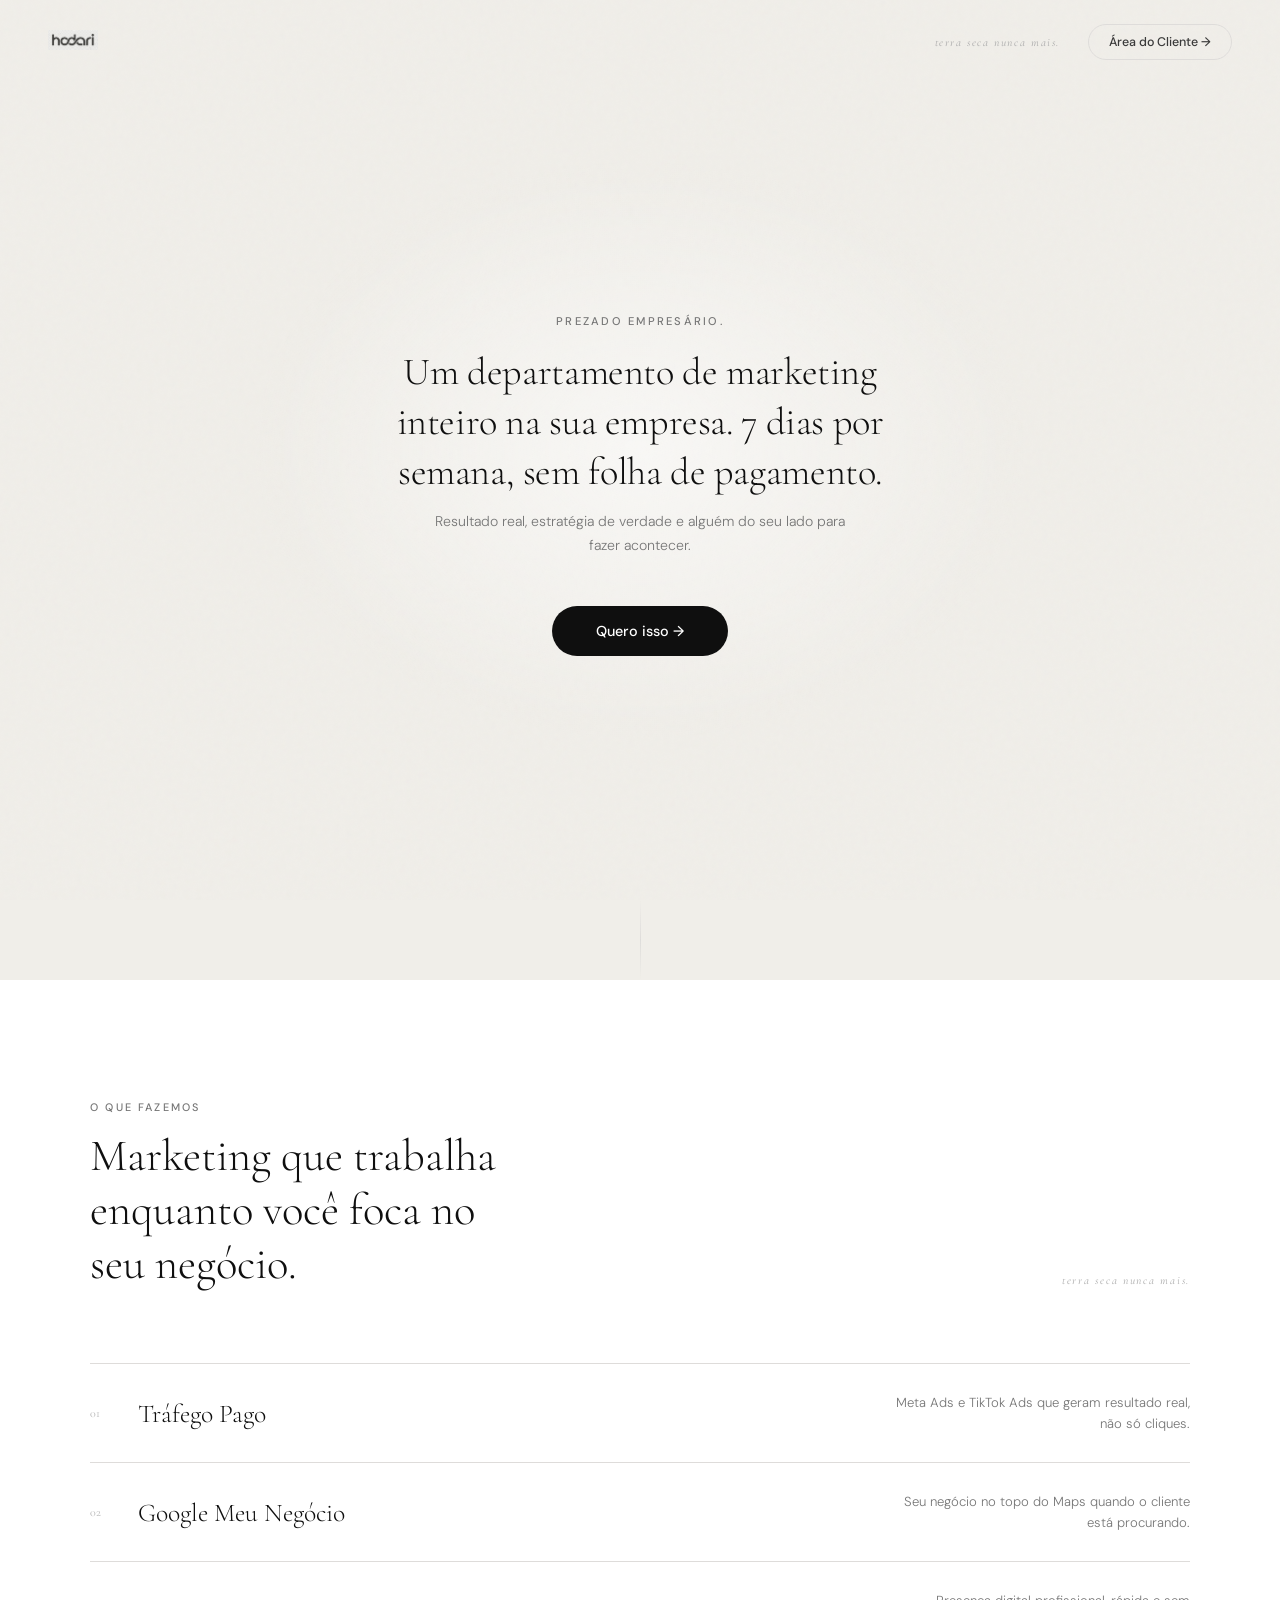
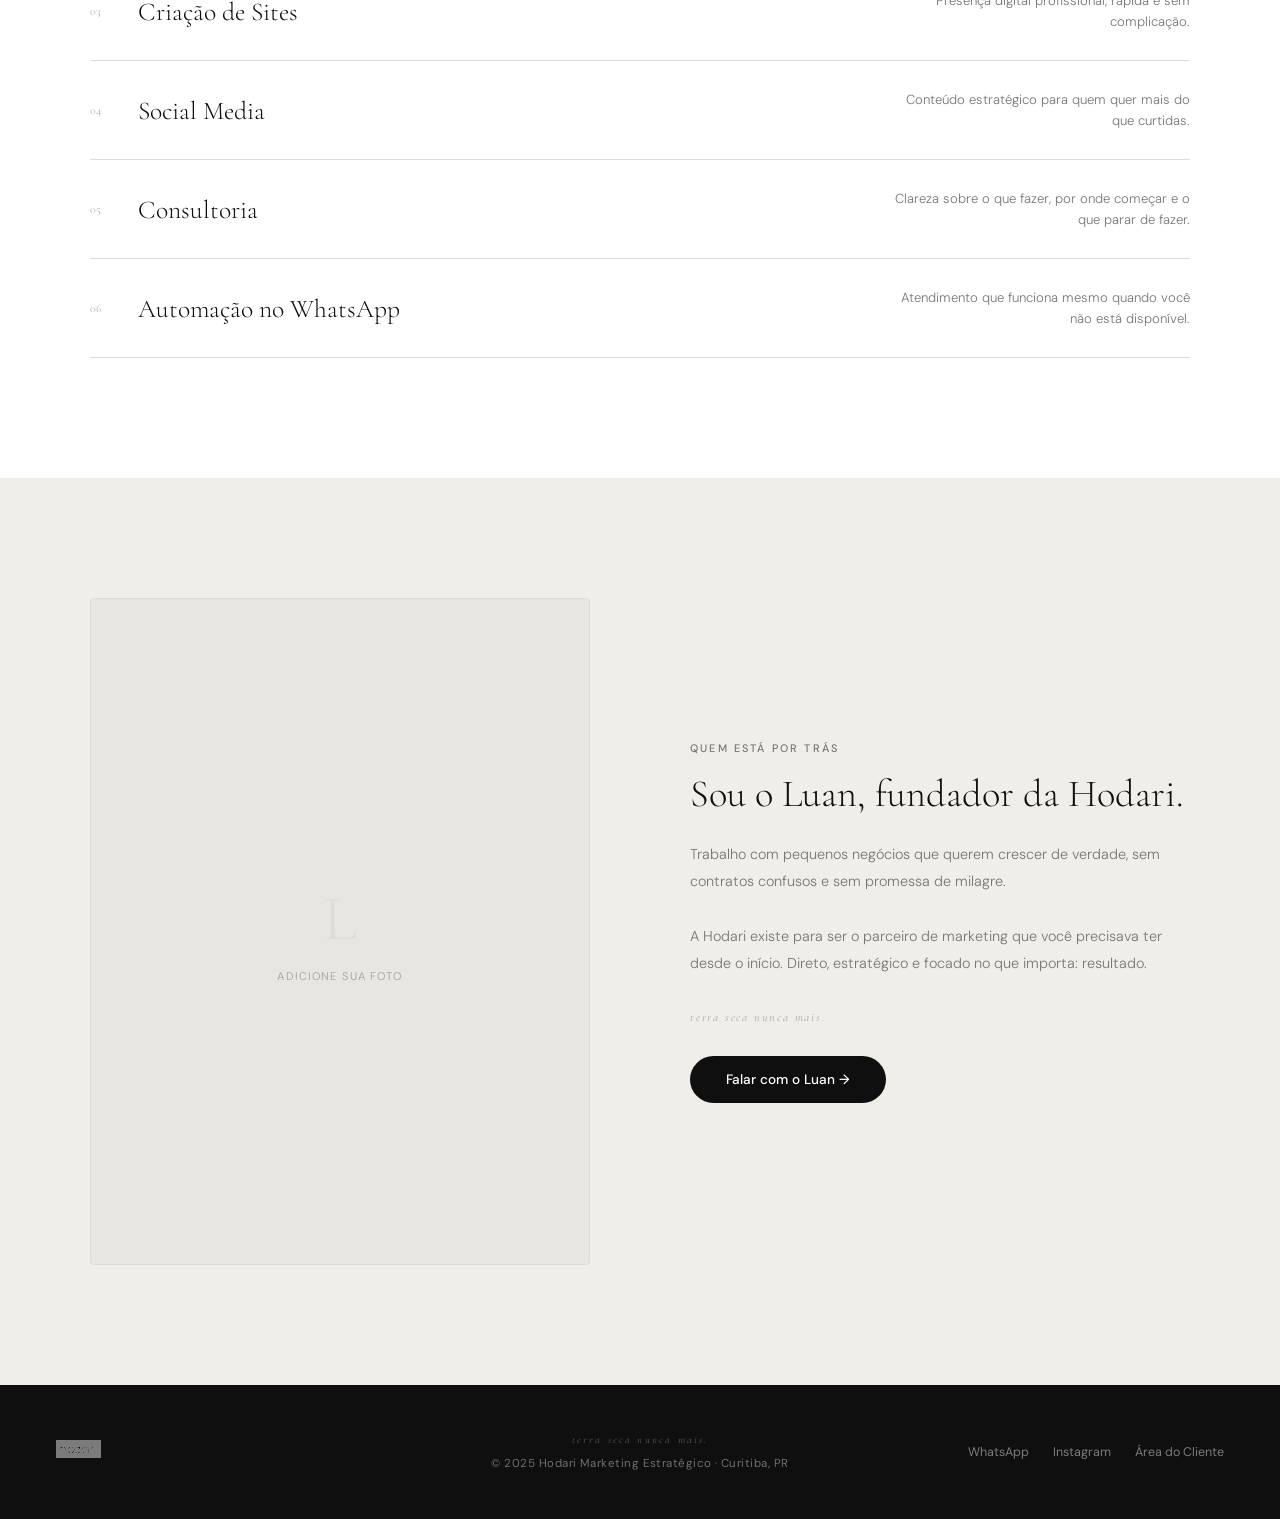
==== index.html @ 38cbe0ba "Add files via upload" ====
<!DOCTYPE html>
<html lang="pt-BR">
<head>
  <meta charset="UTF-8" />
  <meta name="viewport" content="width=device-width, initial-scale=1.0" />
  <meta name="description" content="Hodari — O departamento de marketing da sua empresa." />
  <title>Hodari Marketing Estratégico</title>
  <link rel="stylesheet" href="style.css" />
  <link rel="preconnect" href="https://fonts.googleapis.com" />
  <link rel="preconnect" href="https://fonts.gstatic.com" crossorigin />
</head>
<body>

  <nav id="nav">
    <a href="/" class="nav-logo">
      <img src="logo.png" alt="Hodari" />
    </a>
    <div class="nav-direita">
      <span class="nav-frase">terra seca nunca mais.</span>
      <a href="/clientes" class="nav-cliente">Área do Cliente →</a>
    </div>
  </nav>

  <section id="wizard">

    <div class="wizard-progress">
      <div class="progress-dot ativo"></div>
      <div class="progress-dot"></div>
      <div class="progress-dot"></div>
      <div class="progress-dot"></div>
    </div>

    <!-- TELA DE ENTRADA -->
    <div class="wizard-etapa ativa" data-etapa="0" id="etapa-entrada">
      <p class="wizard-kicker">Prezado empresário.</p>
      <h1 class="wizard-pergunta wizard-pergunta--entrada">
        Um departamento de marketing inteiro na sua empresa. 7 dias por semana, sem folha de pagamento.
      </h1>
      <p class="wizard-sub">Resultado real, estratégia de verdade e alguém do seu lado para fazer acontecer.</p>
      <button class="btn-comecar" onclick="iniciarWizard()">Quero isso →</button>
    </div>

    <!-- Etapa 1 — Desafio -->
    <div class="wizard-etapa" data-etapa="1" data-campo="desafio">
      <p class="wizard-kicker">Vamos começar</p>
      <h1 class="wizard-pergunta">Qual é o seu maior desafio agora?</h1>
      <div class="wizard-opcoes">
        <button class="wizard-opcao" data-valor="desconhecido"><span>😶 Pouca gente me conhece</span></button>
        <button class="wizard-opcao" data-valor="crescer"><span>📈 Quero vender mais</span></button>
        <button class="wizard-opcao" data-valor="concorrencia"><span>⚔️ Perco espaço para a concorrência</span></button>
        <button class="wizard-opcao" data-valor="perdido"><span>🧭 Não sei por onde começar</span></button>
      </div>
    </div>

    <!-- Etapa 2 — Segmento -->
    <div class="wizard-etapa" data-etapa="2" data-campo="tipo_negocio">
      <p class="wizard-kicker">Sobre o seu negócio</p>
      <h1 class="wizard-pergunta">Qual é o seu segmento?</h1>
      <div class="wizard-opcoes">
        <button class="wizard-opcao" data-valor="servicos"><span>🤝 Prestação de serviços</span></button>
        <button class="wizard-opcao" data-valor="industria"><span>🏭 Indústria</span></button>
        <button class="wizard-opcao" data-valor="beleza"><span>💅 Beleza e estética</span></button>
        <button class="wizard-opcao" data-valor="alimentacao"><span>🍕 Alimentação</span></button>
        <button class="wizard-opcao" data-valor="comercio"><span>🛍️ Comércio</span></button>
        <button class="wizard-opcao" data-valor="outro"><span>✦ Outro</span></button>
      </div>
    </div>

    <!-- Etapa 3 — Tamanho -->
    <div class="wizard-etapa" data-etapa="3" data-campo="tamanho">
      <p class="wizard-kicker">Só para entender melhor</p>
      <h1 class="wizard-pergunta">Quantas pessoas trabalham no seu negócio?</h1>
      <div class="wizard-opcoes wizard-opcoes--4">
        <button class="wizard-opcao" data-valor="so_eu"><span>Só eu</span></button>
        <button class="wizard-opcao" data-valor="2_5"><span>2 a 5</span></button>
        <button class="wizard-opcao" data-valor="6_20"><span>6 a 20</span></button>
        <button class="wizard-opcao" data-valor="mais_20"><span>Mais de 20</span></button>
      </div>
    </div>

    <!-- Etapa 4 — Dados -->
    <div class="wizard-etapa" data-etapa="4">
      <p class="wizard-kicker">Última etapa, prometo</p>
      <h1 class="wizard-pergunta">Me fala quem você é.</h1>
      <div class="wizard-campos">
        <div class="campo-wrapper">
          <label for="nome">Seu nome</label>
          <input id="nome" type="text" data-campo="nome" placeholder="João Silva" required />
        </div>
        <div class="campo-wrapper">
          <label for="whatsapp">WhatsApp</label>
          <input id="whatsapp" type="tel" data-campo="whatsapp" placeholder="(41) 99999-9999" required />
        </div>
        <div class="campo-wrapper">
          <label for="negocio">Nome do negócio</label>
          <input id="negocio" type="text" data-campo="negocio" placeholder="Studio XYZ" required />
        </div>
        <div class="campo-wrapper">
          <label for="cidade">Cidade</label>
          <input id="cidade" type="text" data-campo="cidade" placeholder="Curitiba" required />
        </div>
      </div>
      <div class="wizard-nav">
        <button class="btn-voltar">← Voltar</button>
        <button class="btn-proximo">Enviar →</button>
      </div>
    </div>

    <!-- Tela final -->
    <div class="wizard-final">
      <div class="final-icone">
        <svg width="20" height="20" viewBox="0 0 24 24" fill="none" stroke="currentColor" stroke-width="1.5">
          <path d="M20 6L9 17l-5-5"/>
        </svg>
      </div>
      <h2 class="final-titulo">Oi, <span class="final-nome"></span></h2>
      <p class="final-texto">
        Recebi tudo aqui.<br />
        Vou te chamar no WhatsApp em até 24h com uma análise do seu negócio, sem enrolação.
      </p>
      <a href="#" class="btn-whatsapp" id="btn-final-wpp" target="_blank" rel="noopener">
        Falar agora no WhatsApp →
      </a>
      <a href="#servicos" class="final-link">Enquanto isso, conheça a Hodari ↓</a>
    </div>

  </section>

  <div class="divisor-secao"></div>

  <section id="servicos">
    <div class="servicos-header fade-in">
      <div>
        <span class="secao-label">O que fazemos</span>
        <h2 class="secao-titulo">Marketing que trabalha enquanto você foca no seu negócio.</h2>
      </div>
      <span class="header-frase">terra seca nunca mais.</span>
    </div>
    <div class="servicos-lista fade-in">
      <div class="servico-item">
        <div class="servico-esquerda"><span class="servico-num">01</span><span class="servico-nome">Tráfego Pago</span></div>
        <p class="servico-desc">Meta Ads e TikTok Ads que geram resultado real, não só cliques.</p>
      </div>
      <div class="servico-item">
        <div class="servico-esquerda"><span class="servico-num">02</span><span class="servico-nome">Google Meu Negócio</span></div>
        <p class="servico-desc">Seu negócio no topo do Maps quando o cliente está procurando.</p>
      </div>
      <div class="servico-item">
        <div class="servico-esquerda"><span class="servico-num">03</span><span class="servico-nome">Criação de Sites</span></div>
        <p class="servico-desc">Presença digital profissional, rápida e sem complicação.</p>
      </div>
      <div class="servico-item">
        <div class="servico-esquerda"><span class="servico-num">04</span><span class="servico-nome">Social Media</span></div>
        <p class="servico-desc">Conteúdo estratégico para quem quer mais do que curtidas.</p>
      </div>
      <div class="servico-item">
        <div class="servico-esquerda"><span class="servico-num">05</span><span class="servico-nome">Consultoria</span></div>
        <p class="servico-desc">Clareza sobre o que fazer, por onde começar e o que parar de fazer.</p>
      </div>
      <div class="servico-item">
        <div class="servico-esquerda"><span class="servico-num">06</span><span class="servico-nome">Automação no WhatsApp</span></div>
        <p class="servico-desc">Atendimento que funciona mesmo quando você não está disponível.</p>
      </div>
    </div>
  </section>

  <section id="sobre">
    <div class="sobre-inner">
      <div class="sobre-foto fade-in">
        <div class="foto-placeholder">
          <span>L</span>
          <p>adicione sua foto</p>
        </div>
      </div>
      <div class="sobre-texto-bloco fade-in">
        <span class="secao-label">Quem está por trás</span>
        <h2 class="sobre-titulo">Sou o Luan, fundador da Hodari.</h2>
        <p class="sobre-texto">
          Trabalho com pequenos negócios que querem crescer de verdade, sem contratos confusos e sem promessa de milagre.<br /><br />
          A Hodari existe para ser o parceiro de marketing que você precisava ter desde o início. Direto, estratégico e focado no que importa: resultado.
        </p>
        <span class="sobre-frase">terra seca nunca mais.</span>
        <a href="#" class="btn-whatsapp" id="btn-sobre-wpp" target="_blank" rel="noopener">Falar com o Luan →</a>
      </div>
    </div>
  </section>

  <footer>
    <div class="footer-logo">
      <img src="logo.png" alt="Hodari" />
    </div>
    <div class="footer-centro">
      <span class="footer-frase">terra seca nunca mais.</span>
      <p class="footer-copy">© 2025 Hodari Marketing Estratégico · Curitiba, PR</p>
    </div>
    <div class="footer-links">
      <a href="#" class="footer-link" id="footer-wpp">WhatsApp</a>
      <a href="#" class="footer-link">Instagram</a>
      <a href="/clientes" class="footer-link">Área do Cliente</a>
    </div>
  </footer>

  <script src="script.js"></script>
  <script>
    document.addEventListener("DOMContentLoaded", () => {
      const msg = encodeURIComponent("Oi Luan! Vi o site da Hodari e quero saber mais.");
      const link = `https://wa.me/${WHATSAPP_NUMBER}?text=${msg}`;
      document.getElementById("btn-sobre-wpp").href = link;
      document.getElementById("footer-wpp").href = link;
    });
  </script>
</body>
</html>
---- style.css ----
@import url('https://fonts.googleapis.com/css2?family=Cormorant+Garamond:ital,wght@0,300;0,400;0,500;1,300&family=DM+Sans:wght@300;400;500;600&display=swap');

:root {
  --preto: #0F0F0F;
  --grafite: #1C1C1C;
  --chumbo: #3A3A3A;
  --cinza-medio: #777777;
  --cinza-claro: #AAAAAA;
  --cinza-borda: #DEDCDA;
  --fundo: #F0EEE9;
  --fundo-card: #E8E6E1;
  --branco: #FFFFFF;
  --fonte-display: 'Cormorant Garamond', serif;
  --fonte-corpo: 'DM Sans', sans-serif;
  --transicao: 0.35s cubic-bezier(0.4, 0, 0.2, 1);
}

*, *::before, *::after { margin: 0; padding: 0; box-sizing: border-box; }
html { scroll-behavior: smooth; }

body {
  font-family: var(--fonte-corpo);
  background: var(--fundo);
  color: var(--preto);
  overflow-x: hidden;
}

/* Textura */
body::before {
  content: '';
  position: fixed;
  inset: 0;
  background-image: url("data:image/svg+xml,%3Csvg viewBox='0 0 200 200' xmlns='http://www.w3.org/2000/svg'%3E%3Cfilter id='n'%3E%3CfeTurbulence type='fractalNoise' baseFrequency='0.75' numOctaves='4' stitchTiles='stitch'/%3E%3C/filter%3E%3Crect width='100%25' height='100%25' filter='url(%23n)' opacity='0.025'/%3E%3C/svg%3E");
  pointer-events: none;
  z-index: 0;
}

/* ============================================
   NAV
   ============================================ */
nav {
  position: fixed;
  top: 0; left: 0; right: 0;
  z-index: 100;
  padding: 24px 48px;
  display: flex;
  align-items: center;
  justify-content: space-between;
  transition: all var(--transicao);
}

nav.scrolled {
  background: rgba(240, 238, 233, 0.94);
  backdrop-filter: blur(20px);
  padding: 16px 48px;
  border-bottom: 1px solid var(--cinza-borda);
}

.nav-logo img {
  height: 20px;
  width: auto;
  /* PNG transparente preto num fundo claro — multiply faz sumir o branco */
  mix-blend-mode: multiply;
  opacity: 0.75;
  transition: opacity var(--transicao);
}

.nav-logo img:hover { opacity: 1; }

.nav-direita {
  display: flex;
  align-items: center;
  gap: 28px;
}

.nav-frase {
  font-family: var(--fonte-display);
  font-size: 0.72rem;
  font-style: italic;
  color: var(--cinza-claro);
  letter-spacing: 0.14em;
}

.nav-cliente {
  font-family: var(--fonte-corpo);
  font-size: 0.78rem;
  font-weight: 500;
  color: var(--chumbo);
  text-decoration: none;
  border: 1px solid var(--cinza-borda);
  padding: 9px 20px;
  border-radius: 100px;
  transition: all var(--transicao);
}

.nav-cliente:hover {
  background: var(--preto);
  border-color: var(--preto);
  color: var(--branco);
}

/* ============================================
   WIZARD
   ============================================ */
#wizard {
  min-height: 100vh;
  display: flex;
  flex-direction: column;
  align-items: center;
  justify-content: center;
  padding: 100px 24px 80px;
  position: relative;
  z-index: 1;
}

/* Luz central */
#wizard::after {
  content: '';
  position: absolute;
  width: 800px;
  height: 600px;
  background: radial-gradient(ellipse, rgba(255,255,255,0.55) 0%, transparent 68%);
  top: 50%; left: 50%;
  transform: translate(-50%, -50%);
  pointer-events: none;
  z-index: 0;
}

/* Progresso */
.wizard-progress {
  display: flex;
  gap: 6px;
  margin-bottom: 48px;
  position: relative;
  z-index: 1;
  opacity: 0;
  transition: opacity 0.4s ease;
}

.progress-dot {
  width: 20px; height: 2px;
  border-radius: 2px;
  background: var(--cinza-borda);
  transition: all var(--transicao);
}

.progress-dot.ativo { background: var(--chumbo); width: 36px; }
.progress-dot.completo { background: var(--cinza-medio); }

/* Etapas */
.wizard-etapa {
  display: none;
  flex-direction: column;
  align-items: center;
  text-align: center;
  max-width: 600px;
  width: 100%;
  position: relative;
  z-index: 1;
  animation: fadeSlide 0.4s ease forwards;
}

.wizard-etapa.ativa { display: flex; }

@keyframes fadeSlide {
  from { opacity: 0; transform: translateY(14px); }
  to { opacity: 1; transform: translateY(0); }
}

.wizard-kicker {
  font-family: var(--fonte-corpo);
  font-size: 0.7rem;
  font-weight: 500;
  letter-spacing: 0.2em;
  text-transform: uppercase;
  color: var(--cinza-medio);
  margin-bottom: 20px;
}

.wizard-pergunta {
  font-family: var(--fonte-display);
  font-size: clamp(1.8rem, 4vw, 2.8rem);
  font-weight: 400;
  color: var(--preto);
  line-height: 1.2;
  margin-bottom: 12px;
  letter-spacing: -0.01em;
}

/* Tela de entrada — título menor e mais equilibrado */
.wizard-pergunta--entrada {
  font-size: clamp(1.6rem, 3.5vw, 2.4rem);
  max-width: 560px;
  font-weight: 300;
  line-height: 1.3;
}

.wizard-sub {
  font-size: 0.88rem;
  color: var(--cinza-medio);
  margin-bottom: 40px;
  font-weight: 300;
  line-height: 1.7;
  max-width: 440px;
}

/* Opções */
.wizard-opcoes {
  display: grid;
  grid-template-columns: repeat(auto-fit, minmax(160px, 1fr));
  gap: 10px;
  width: 100%;
  margin-bottom: 32px;
}

.wizard-opcoes--4 {
  grid-template-columns: repeat(4, 1fr);
}

.wizard-opcao {
  background: var(--branco);
  border: 1px solid var(--cinza-borda);
  color: var(--chumbo);
  padding: 18px 20px;
  border-radius: 10px;
  cursor: pointer;
  font-family: var(--fonte-corpo);
  font-size: 0.88rem;
  font-weight: 400;
  transition: all var(--transicao);
  text-align: left;
  box-shadow: 0 1px 4px rgba(0,0,0,0.04);
}

.wizard-opcao:hover {
  border-color: var(--chumbo);
  transform: translateY(-2px);
  box-shadow: 0 4px 16px rgba(0,0,0,0.08);
}

.wizard-opcao.selecionada {
  background: var(--preto);
  border-color: var(--preto);
  color: var(--branco);
}

/* Botão de entrada */
.btn-comecar {
  background: var(--preto);
  border: none;
  color: var(--branco);
  font-family: var(--fonte-corpo);
  font-size: 0.9rem;
  font-weight: 500;
  padding: 16px 44px;
  border-radius: 100px;
  cursor: pointer;
  transition: all var(--transicao);
  margin-top: 8px;
}

.btn-comecar:hover {
  background: var(--grafite);
  transform: translateY(-2px);
  box-shadow: 0 8px 28px rgba(0,0,0,0.14);
}

/* Campos */
.wizard-campos {
  display: flex;
  flex-direction: column;
  gap: 14px;
  width: 100%;
  margin-bottom: 32px;
}

.campo-wrapper label {
  display: block;
  font-size: 0.68rem;
  color: var(--cinza-medio);
  margin-bottom: 6px;
  letter-spacing: 0.12em;
  text-transform: uppercase;
  font-weight: 500;
  text-align: left;
}

.campo-wrapper input {
  width: 100%;
  background: var(--branco);
  border: 1px solid var(--cinza-borda);
  color: var(--preto);
  padding: 14px 18px;
  border-radius: 10px;
  font-family: var(--fonte-corpo);
  font-size: 0.95rem;
  font-weight: 300;
  transition: border-color var(--transicao), box-shadow var(--transicao);
  outline: none;
  box-shadow: 0 1px 3px rgba(0,0,0,0.04);
}

.campo-wrapper input:focus {
  border-color: var(--chumbo);
  box-shadow: 0 2px 12px rgba(0,0,0,0.07);
}

.campo-wrapper input::placeholder { color: var(--cinza-borda); }

/* Nav wizard */
.wizard-nav { display: flex; align-items: center; gap: 16px; }

.btn-voltar {
  background: none; border: none;
  color: var(--cinza-medio);
  font-family: var(--fonte-corpo);
  font-size: 0.82rem;
  cursor: pointer;
  padding: 10px;
  transition: color var(--transicao);
}
.btn-voltar:hover { color: var(--preto); }

.btn-proximo {
  background: var(--preto); border: none;
  color: var(--branco);
  font-family: var(--fonte-corpo);
  font-size: 0.85rem; font-weight: 500;
  padding: 14px 36px; border-radius: 100px;
  cursor: pointer;
  transition: all var(--transicao);
}
.btn-proximo:hover {
  background: var(--grafite);
  transform: translateY(-1px);
  box-shadow: 0 6px 20px rgba(0,0,0,0.12);
}

/* Tela final */
.wizard-final {
  display: none;
  flex-direction: column;
  align-items: center;
  text-align: center;
  max-width: 460px;
  width: 100%;
  position: relative;
  z-index: 1;
  animation: fadeSlide 0.4s ease forwards;
}
.wizard-final.ativa { display: flex; }

.final-icone {
  width: 52px; height: 52px;
  border: 1px solid var(--cinza-borda);
  border-radius: 50%;
  display: flex; align-items: center; justify-content: center;
  margin: 0 auto 28px;
  color: var(--chumbo);
  background: var(--branco);
}

.final-titulo {
  font-family: var(--fonte-display);
  font-size: clamp(2rem, 4vw, 2.8rem);
  font-weight: 300; line-height: 1.2;
  margin-bottom: 16px; color: var(--preto);
}

.final-texto {
  font-size: 0.9rem; color: var(--cinza-medio);
  font-weight: 300; line-height: 1.8; margin-bottom: 36px;
}

.btn-whatsapp {
  display: inline-flex; align-items: center; gap: 10px;
  background: var(--preto); color: var(--branco);
  text-decoration: none;
  font-family: var(--fonte-corpo);
  font-size: 0.85rem; font-weight: 500;
  padding: 15px 36px; border-radius: 100px;
  transition: all var(--transicao); margin-bottom: 20px;
}
.btn-whatsapp:hover {
  background: var(--grafite);
  transform: translateY(-1px);
  box-shadow: 0 6px 24px rgba(0,0,0,0.14);
}

.final-link {
  font-size: 0.8rem; color: var(--cinza-claro);
  text-decoration: none; letter-spacing: 0.05em;
  transition: color var(--transicao);
}
.final-link:hover { color: var(--chumbo); }

/* ============================================
   DIVISOR
   ============================================ */
.divisor-secao {
  width: 1px; height: 80px;
  background: linear-gradient(to bottom, transparent, var(--cinza-borda), transparent);
  margin: 0 auto;
  position: relative; z-index: 1;
}

/* ============================================
   SERVIÇOS
   ============================================ */
#servicos {
  padding: 120px 56px;
  position: relative; z-index: 1;
  background: var(--branco);
}

.servicos-header {
  max-width: 1100px; margin: 0 auto 72px;
  display: flex; align-items: flex-end;
  justify-content: space-between; gap: 40px;
}

.secao-label {
  font-size: 0.68rem; font-weight: 500;
  letter-spacing: 0.2em; text-transform: uppercase;
  color: var(--cinza-medio); margin-bottom: 16px; display: block;
}

.secao-titulo {
  font-family: var(--fonte-display);
  font-size: clamp(1.8rem, 3.5vw, 2.8rem);
  font-weight: 300; line-height: 1.2;
  color: var(--preto); max-width: 420px;
}

.header-frase {
  font-family: var(--fonte-display);
  font-size: 0.72rem; font-style: italic;
  color: var(--cinza-claro); letter-spacing: 0.15em;
  white-space: nowrap; padding-bottom: 4px;
}

.servicos-lista { max-width: 1100px; margin: 0 auto; }

.servico-item {
  display: flex; align-items: center;
  justify-content: space-between;
  padding: 28px 0;
  border-bottom: 1px solid var(--cinza-borda);
  transition: all var(--transicao);
}
.servico-item:first-child { border-top: 1px solid var(--cinza-borda); }
.servico-item:hover .servico-nome { transform: translateX(8px); }

.servico-esquerda { display: flex; align-items: center; gap: 24px; }

.servico-num {
  font-family: var(--fonte-display);
  font-size: 0.75rem; color: var(--cinza-claro);
  font-weight: 300; width: 24px;
}

.servico-nome {
  font-family: var(--fonte-display);
  font-size: clamp(1.2rem, 2.5vw, 1.6rem);
  font-weight: 300; color: var(--preto);
  transition: transform var(--transicao);
}

.servico-desc {
  font-size: 0.82rem; color: var(--cinza-medio);
  font-weight: 300; max-width: 300px;
  text-align: right; line-height: 1.6;
}

/* ============================================
   SOBRE
   ============================================ */
#sobre {
  padding: 120px 56px;
  background: var(--fundo);
  position: relative; z-index: 1;
}

.sobre-inner {
  max-width: 1100px; margin: 0 auto;
  display: grid; grid-template-columns: 1fr 1fr;
  gap: 100px; align-items: center;
}

.foto-placeholder {
  width: 100%; aspect-ratio: 3/4;
  background: var(--fundo-card);
  border: 1px solid var(--cinza-borda);
  border-radius: 4px;
  display: flex; flex-direction: column;
  align-items: center; justify-content: center; gap: 12px;
}

.foto-placeholder span {
  font-family: var(--fonte-display);
  font-size: 4rem; font-weight: 300; color: var(--cinza-borda);
}

.foto-placeholder p {
  font-size: 0.7rem; letter-spacing: 0.1em;
  text-transform: uppercase; color: var(--cinza-claro);
}

.sobre-titulo {
  font-family: var(--fonte-display);
  font-size: clamp(1.8rem, 3vw, 2.6rem);
  font-weight: 300; line-height: 1.2;
  margin-bottom: 24px; color: var(--preto);
}

.sobre-texto {
  font-size: 0.9rem; color: var(--cinza-medio);
  font-weight: 300; line-height: 1.9; margin-bottom: 32px;
}

.sobre-frase {
  font-family: var(--fonte-display);
  font-size: 0.75rem; font-style: italic;
  color: var(--cinza-claro); letter-spacing: 0.15em;
  margin-bottom: 32px; display: block;
}

/* ============================================
   RODAPÉ
   ============================================ */
footer {
  background: var(--preto);
  padding: 48px 56px;
  display: grid; grid-template-columns: 1fr auto 1fr;
  align-items: center; gap: 40px;
  position: relative; z-index: 1;
}

.footer-logo img {
  height: 18px; width: auto;
  mix-blend-mode: screen;
  opacity: 0.45;
  filter: brightness(10);
}

.footer-centro { text-align: center; }

.footer-frase {
  font-family: var(--fonte-display);
  font-size: 0.68rem; font-style: italic;
  color: rgba(255,255,255,0.3);
  letter-spacing: 0.2em; display: block; margin-bottom: 10px;
}

.footer-copy {
  font-size: 0.72rem;
  color: rgba(255,255,255,0.4);
  letter-spacing: 0.04em;
}

.footer-links {
  display: flex; gap: 24px;
  justify-content: flex-end; align-items: center;
}

.footer-link {
  font-size: 0.78rem;
  color: rgba(255,255,255,0.45);
  text-decoration: none;
  transition: color var(--transicao);
}
.footer-link:hover { color: rgba(255,255,255,0.8); }

/* ============================================
   FADE IN
   ============================================ */
.fade-in {
  opacity: 0; transform: translateY(20px);
  transition: opacity 0.7s ease, transform 0.7s ease;
}
.fade-in.visivel { opacity: 1; transform: translateY(0); }

/* ============================================
   RESPONSIVO
   ============================================ */
@media (max-width: 900px) {
  nav, nav.scrolled { padding: 18px 24px; }
  .nav-frase { display: none; }
  .servicos-header { flex-direction: column; align-items: flex-start; margin-bottom: 40px; }
  .servico-item { flex-direction: column; align-items: flex-start; gap: 6px; }
  .servico-desc { text-align: left; }
  .sobre-inner { grid-template-columns: 1fr; gap: 48px; }
  footer { grid-template-columns: 1fr; text-align: center; padding: 40px 24px; }
  .footer-links { justify-content: center; }
  #servicos, #sobre { padding: 80px 24px; }
}

@media (max-width: 600px) {
  .wizard-opcoes { grid-template-columns: 1fr; }
  .wizard-opcoes--4 { grid-template-columns: repeat(2, 1fr); }
}
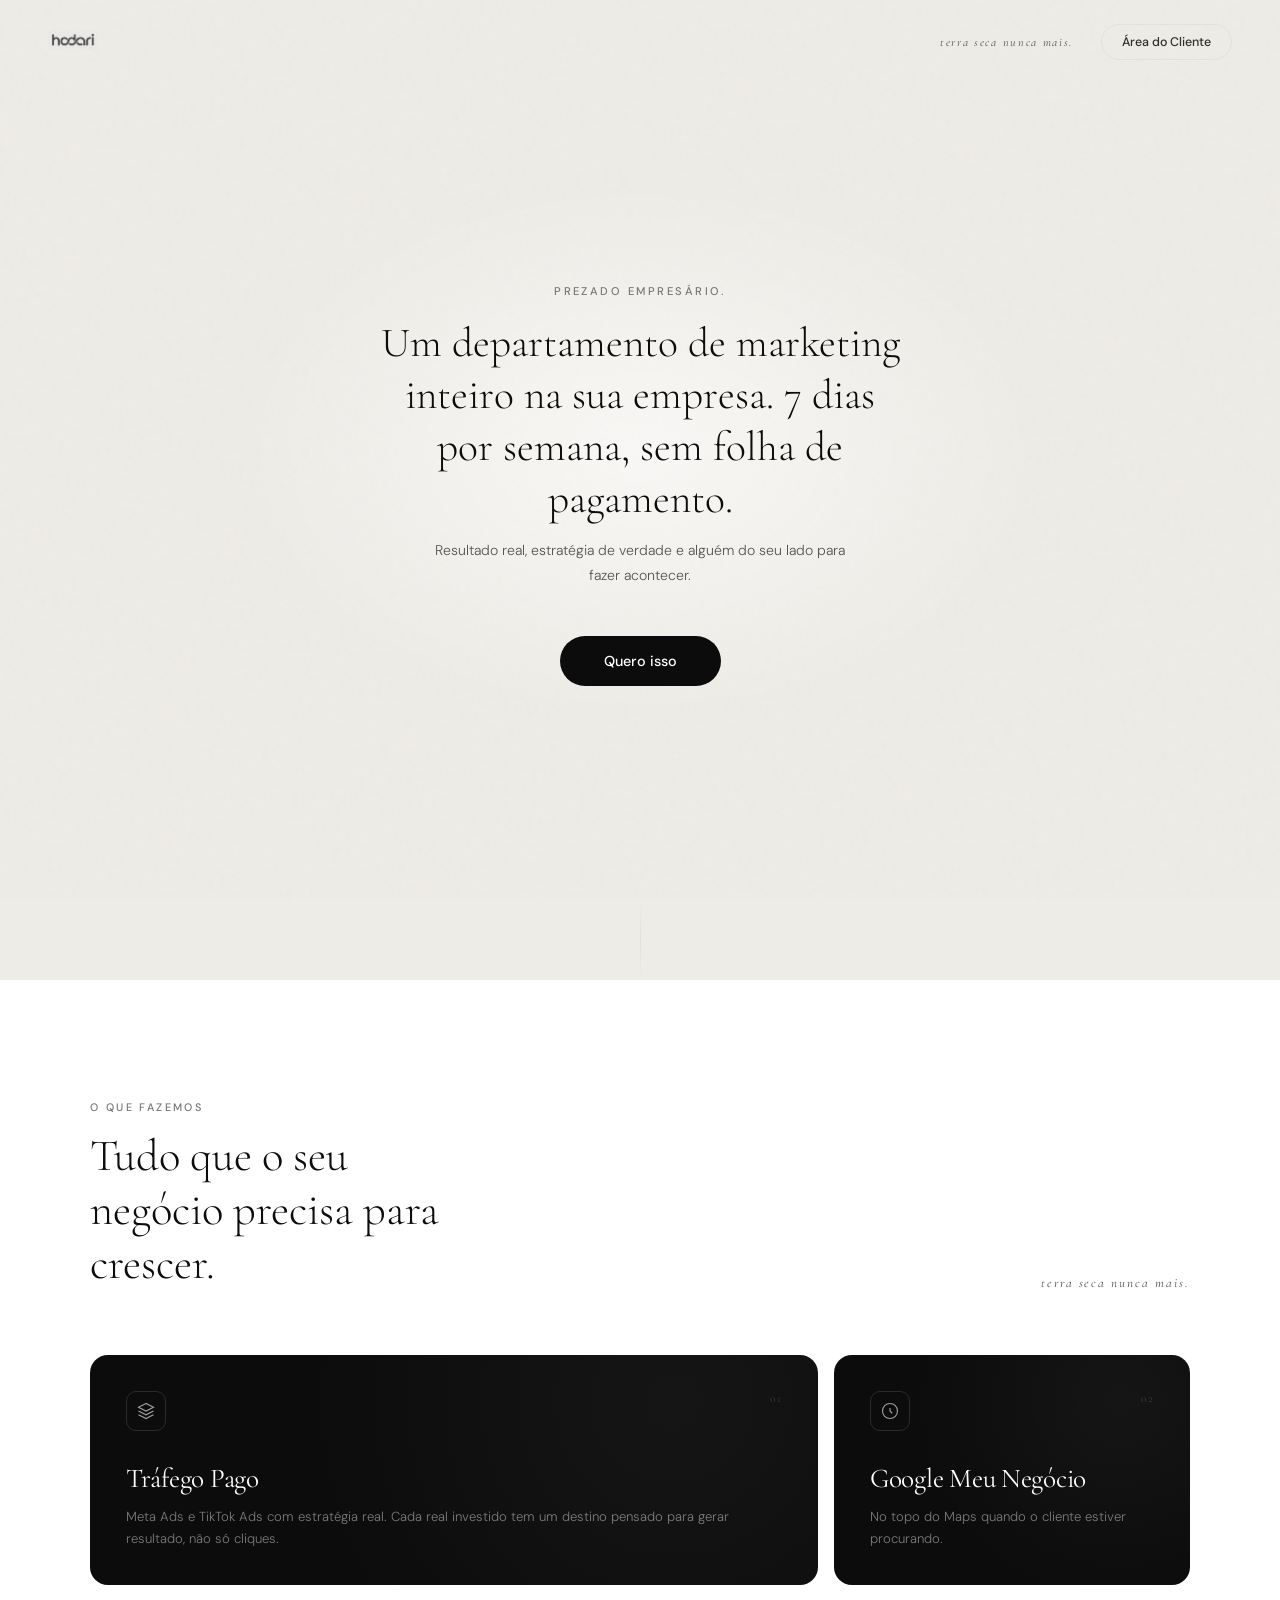
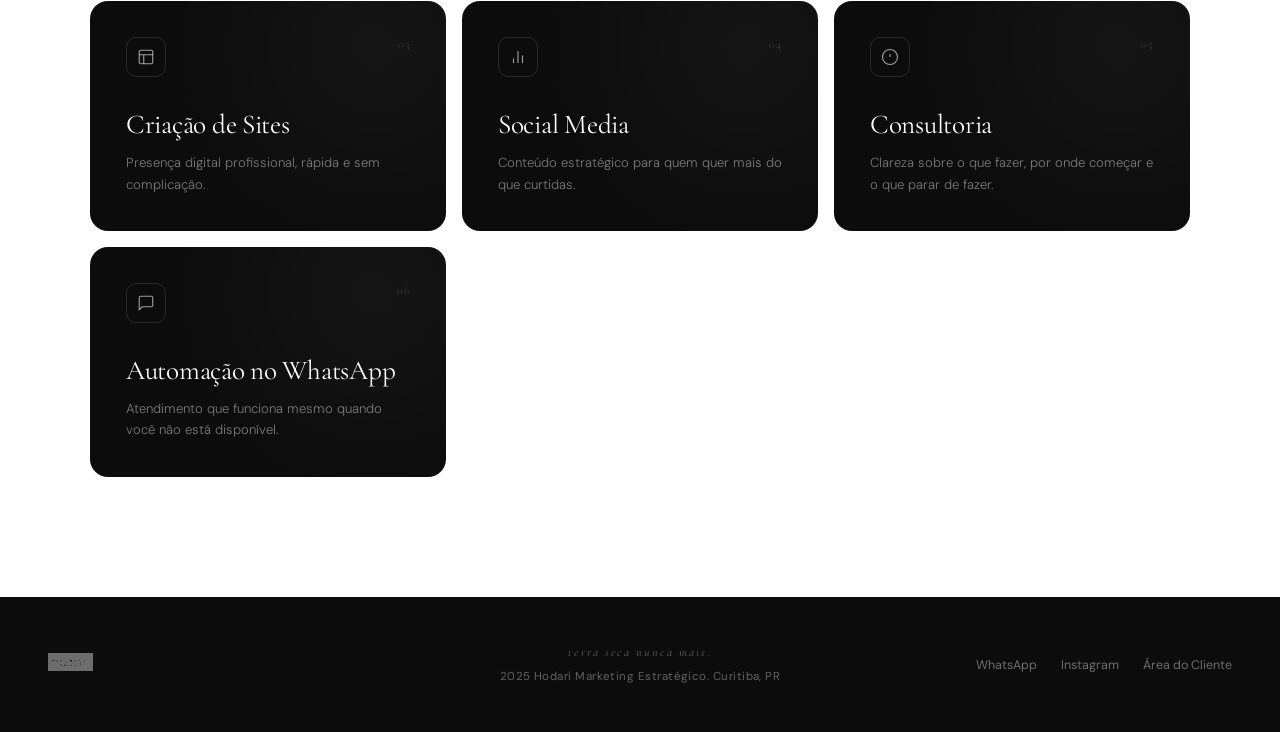
==== commit 697ab666: "Add files via upload" ====
--- a/index.html
+++ b/index.html
@@ -12,12 +12,10 @@
 <body>
 
   <nav id="nav">
-    <a href="/" class="nav-logo">
-      <img src="logo.png" alt="Hodari" />
-    </a>
+    <a href="/" class="nav-logo"><img src="logo.png" alt="Hodari" /></a>
     <div class="nav-direita">
       <span class="nav-frase">terra seca nunca mais.</span>
-      <a href="/clientes" class="nav-cliente">Área do Cliente →</a>
+      <a href="/clientes" class="nav-cliente">Área do Cliente</a>
     </div>
   </nav>
 
@@ -30,17 +28,17 @@
       <div class="progress-dot"></div>
     </div>
 
-    <!-- TELA DE ENTRADA -->
+    <!-- Tela de entrada -->
     <div class="wizard-etapa ativa" data-etapa="0" id="etapa-entrada">
       <p class="wizard-kicker">Prezado empresário.</p>
       <h1 class="wizard-pergunta wizard-pergunta--entrada">
         Um departamento de marketing inteiro na sua empresa. 7 dias por semana, sem folha de pagamento.
       </h1>
       <p class="wizard-sub">Resultado real, estratégia de verdade e alguém do seu lado para fazer acontecer.</p>
-      <button class="btn-comecar" onclick="iniciarWizard()">Quero isso →</button>
-    </div>
-
-    <!-- Etapa 1 — Desafio -->
+      <button class="btn-comecar" onclick="iniciarWizard()">Quero isso</button>
+    </div>
+
+    <!-- Etapa 1 -->
     <div class="wizard-etapa" data-etapa="1" data-campo="desafio">
       <p class="wizard-kicker">Vamos começar</p>
       <h1 class="wizard-pergunta">Qual é o seu maior desafio agora?</h1>
@@ -52,7 +50,7 @@
       </div>
     </div>
 
-    <!-- Etapa 2 — Segmento -->
+    <!-- Etapa 2 -->
     <div class="wizard-etapa" data-etapa="2" data-campo="tipo_negocio">
       <p class="wizard-kicker">Sobre o seu negócio</p>
       <h1 class="wizard-pergunta">Qual é o seu segmento?</h1>
@@ -66,7 +64,7 @@
       </div>
     </div>
 
-    <!-- Etapa 3 — Tamanho -->
+    <!-- Etapa 3 -->
     <div class="wizard-etapa" data-etapa="3" data-campo="tamanho">
       <p class="wizard-kicker">Só para entender melhor</p>
       <h1 class="wizard-pergunta">Quantas pessoas trabalham no seu negócio?</h1>
@@ -78,7 +76,7 @@
       </div>
     </div>
 
-    <!-- Etapa 4 — Dados -->
+    <!-- Etapa 4 -->
     <div class="wizard-etapa" data-etapa="4">
       <p class="wizard-kicker">Última etapa, prometo</p>
       <h1 class="wizard-pergunta">Me fala quem você é.</h1>
@@ -101,8 +99,8 @@
         </div>
       </div>
       <div class="wizard-nav">
-        <button class="btn-voltar">← Voltar</button>
-        <button class="btn-proximo">Enviar →</button>
+        <button class="btn-voltar">Voltar</button>
+        <button class="btn-proximo">Enviar</button>
       </div>
     </div>
 
@@ -115,83 +113,138 @@
       </div>
       <h2 class="final-titulo">Oi, <span class="final-nome"></span></h2>
       <p class="final-texto">
-        Recebi tudo aqui.<br />
+        Recebi tudo aqui.
         Vou te chamar no WhatsApp em até 24h com uma análise do seu negócio, sem enrolação.
       </p>
       <a href="#" class="btn-whatsapp" id="btn-final-wpp" target="_blank" rel="noopener">
-        Falar agora no WhatsApp →
+        Falar agora no WhatsApp
       </a>
-      <a href="#servicos" class="final-link">Enquanto isso, conheça a Hodari ↓</a>
+      <a href="#servicos" class="final-link">Enquanto isso, conheça a Hodari</a>
     </div>
 
   </section>
 
   <div class="divisor-secao"></div>
 
+  <!-- SERVIÇOS -->
   <section id="servicos">
-    <div class="servicos-header fade-in">
+    <div class="servicos-topo fade-in">
       <div>
         <span class="secao-label">O que fazemos</span>
-        <h2 class="secao-titulo">Marketing que trabalha enquanto você foca no seu negócio.</h2>
-      </div>
-      <span class="header-frase">terra seca nunca mais.</span>
-    </div>
-    <div class="servicos-lista fade-in">
-      <div class="servico-item">
-        <div class="servico-esquerda"><span class="servico-num">01</span><span class="servico-nome">Tráfego Pago</span></div>
-        <p class="servico-desc">Meta Ads e TikTok Ads que geram resultado real, não só cliques.</p>
-      </div>
-      <div class="servico-item">
-        <div class="servico-esquerda"><span class="servico-num">02</span><span class="servico-nome">Google Meu Negócio</span></div>
-        <p class="servico-desc">Seu negócio no topo do Maps quando o cliente está procurando.</p>
-      </div>
-      <div class="servico-item">
-        <div class="servico-esquerda"><span class="servico-num">03</span><span class="servico-nome">Criação de Sites</span></div>
-        <p class="servico-desc">Presença digital profissional, rápida e sem complicação.</p>
-      </div>
-      <div class="servico-item">
-        <div class="servico-esquerda"><span class="servico-num">04</span><span class="servico-nome">Social Media</span></div>
-        <p class="servico-desc">Conteúdo estratégico para quem quer mais do que curtidas.</p>
-      </div>
-      <div class="servico-item">
-        <div class="servico-esquerda"><span class="servico-num">05</span><span class="servico-nome">Consultoria</span></div>
-        <p class="servico-desc">Clareza sobre o que fazer, por onde começar e o que parar de fazer.</p>
-      </div>
-      <div class="servico-item">
-        <div class="servico-esquerda"><span class="servico-num">06</span><span class="servico-nome">Automação no WhatsApp</span></div>
-        <p class="servico-desc">Atendimento que funciona mesmo quando você não está disponível.</p>
-      </div>
+        <h2 class="secao-titulo">Tudo que o seu negócio precisa para crescer.</h2>
+      </div>
+      <span class="servicos-frase">terra seca nunca mais.</span>
+    </div>
+
+    <div class="servicos-grid fade-in">
+
+      <!-- Card destaque: Tráfego Pago -->
+      <div class="servico-card servico-card--destaque">
+        <div class="servico-card-topo">
+          <div class="servico-icone">
+            <svg width="18" height="18" viewBox="0 0 24 24" fill="none" stroke="currentColor" stroke-width="1.5">
+              <path d="M12 2L2 7l10 5 10-5-10-5z"/><path d="M2 17l10 5 10-5"/><path d="M2 12l10 5 10-5"/>
+            </svg>
+          </div>
+          <span class="servico-num-card">01</span>
+        </div>
+        <div>
+          <p class="servico-card-nome">Tráfego Pago</p>
+          <p class="servico-card-desc">Meta Ads e TikTok Ads com estratégia real. Cada real investido tem um destino pensado para gerar resultado, não só cliques.</p>
+        </div>
+      </div>
+
+      <!-- Google Meu Negócio -->
+      <div class="servico-card">
+        <div class="servico-card-topo">
+          <div class="servico-icone">
+            <svg width="18" height="18" viewBox="0 0 24 24" fill="none" stroke="currentColor" stroke-width="1.5">
+              <circle cx="12" cy="12" r="10"/><path d="M12 8v4l3 3"/>
+            </svg>
+          </div>
+          <span class="servico-num-card">02</span>
+        </div>
+        <div>
+          <p class="servico-card-nome">Google Meu Negócio</p>
+          <p class="servico-card-desc">No topo do Maps quando o cliente estiver procurando.</p>
+        </div>
+      </div>
+
+      <!-- Criação de Sites -->
+      <div class="servico-card">
+        <div class="servico-card-topo">
+          <div class="servico-icone">
+            <svg width="18" height="18" viewBox="0 0 24 24" fill="none" stroke="currentColor" stroke-width="1.5">
+              <rect x="3" y="3" width="18" height="18" rx="2"/><path d="M3 9h18M9 21V9"/>
+            </svg>
+          </div>
+          <span class="servico-num-card">03</span>
+        </div>
+        <div>
+          <p class="servico-card-nome">Criação de Sites</p>
+          <p class="servico-card-desc">Presença digital profissional, rápida e sem complicação.</p>
+        </div>
+      </div>
+
+      <!-- Social Media -->
+      <div class="servico-card">
+        <div class="servico-card-topo">
+          <div class="servico-icone">
+            <svg width="18" height="18" viewBox="0 0 24 24" fill="none" stroke="currentColor" stroke-width="1.5">
+              <path d="M18 20V10M12 20V4M6 20v-6"/>
+            </svg>
+          </div>
+          <span class="servico-num-card">04</span>
+        </div>
+        <div>
+          <p class="servico-card-nome">Social Media</p>
+          <p class="servico-card-desc">Conteúdo estratégico para quem quer mais do que curtidas.</p>
+        </div>
+      </div>
+
+      <!-- Consultoria -->
+      <div class="servico-card">
+        <div class="servico-card-topo">
+          <div class="servico-icone">
+            <svg width="18" height="18" viewBox="0 0 24 24" fill="none" stroke="currentColor" stroke-width="1.5">
+              <circle cx="12" cy="12" r="10"/><path d="M12 8v4M12 16h.01"/>
+            </svg>
+          </div>
+          <span class="servico-num-card">05</span>
+        </div>
+        <div>
+          <p class="servico-card-nome">Consultoria</p>
+          <p class="servico-card-desc">Clareza sobre o que fazer, por onde começar e o que parar de fazer.</p>
+        </div>
+      </div>
+
+      <!-- Automação -->
+      <div class="servico-card">
+        <div class="servico-card-topo">
+          <div class="servico-icone">
+            <svg width="18" height="18" viewBox="0 0 24 24" fill="none" stroke="currentColor" stroke-width="1.5">
+              <path d="M21 15a2 2 0 0 1-2 2H7l-4 4V5a2 2 0 0 1 2-2h14a2 2 0 0 1 2 2z"/>
+            </svg>
+          </div>
+          <span class="servico-num-card">06</span>
+        </div>
+        <div>
+          <p class="servico-card-nome">Automação no WhatsApp</p>
+          <p class="servico-card-desc">Atendimento que funciona mesmo quando você não está disponível.</p>
+        </div>
+      </div>
+
     </div>
   </section>
 
-  <section id="sobre">
-    <div class="sobre-inner">
-      <div class="sobre-foto fade-in">
-        <div class="foto-placeholder">
-          <span>L</span>
-          <p>adicione sua foto</p>
-        </div>
-      </div>
-      <div class="sobre-texto-bloco fade-in">
-        <span class="secao-label">Quem está por trás</span>
-        <h2 class="sobre-titulo">Sou o Luan, fundador da Hodari.</h2>
-        <p class="sobre-texto">
-          Trabalho com pequenos negócios que querem crescer de verdade, sem contratos confusos e sem promessa de milagre.<br /><br />
-          A Hodari existe para ser o parceiro de marketing que você precisava ter desde o início. Direto, estratégico e focado no que importa: resultado.
-        </p>
-        <span class="sobre-frase">terra seca nunca mais.</span>
-        <a href="#" class="btn-whatsapp" id="btn-sobre-wpp" target="_blank" rel="noopener">Falar com o Luan →</a>
-      </div>
-    </div>
-  </section>
-
+  <!-- RODAPÉ -->
   <footer>
     <div class="footer-logo">
       <img src="logo.png" alt="Hodari" />
     </div>
     <div class="footer-centro">
       <span class="footer-frase">terra seca nunca mais.</span>
-      <p class="footer-copy">© 2025 Hodari Marketing Estratégico · Curitiba, PR</p>
+      <p class="footer-copy">2025 Hodari Marketing Estratégico. Curitiba, PR</p>
     </div>
     <div class="footer-links">
       <a href="#" class="footer-link" id="footer-wpp">WhatsApp</a>
@@ -205,7 +258,6 @@
     document.addEventListener("DOMContentLoaded", () => {
       const msg = encodeURIComponent("Oi Luan! Vi o site da Hodari e quero saber mais.");
       const link = `https://wa.me/${WHATSAPP_NUMBER}?text=${msg}`;
-      document.getElementById("btn-sobre-wpp").href = link;
       document.getElementById("footer-wpp").href = link;
     });
   </script>
--- a/style.css
+++ b/style.css
@@ -1,18 +1,19 @@
 @import url('https://fonts.googleapis.com/css2?family=Cormorant+Garamond:ital,wght@0,300;0,400;0,500;1,300&family=DM+Sans:wght@300;400;500;600&display=swap');
 
 :root {
-  --preto: #0F0F0F;
-  --grafite: #1C1C1C;
-  --chumbo: #3A3A3A;
-  --cinza-medio: #777777;
-  --cinza-claro: #AAAAAA;
-  --cinza-borda: #DEDCDA;
-  --fundo: #F0EEE9;
-  --fundo-card: #E8E6E1;
+  --preto: #0C0C0C;
+  --grafite: #161616;
+  --chumbo: #2E2E2E;
+  --cinza-escuro: #555;
+  --cinza-medio: #777;
+  --cinza-claro: #999;
+  --cinza-borda: #E2E0DC;
+  --fundo: #EEECE7;
+  --fundo-card: #E6E4DF;
   --branco: #FFFFFF;
   --fonte-display: 'Cormorant Garamond', serif;
   --fonte-corpo: 'DM Sans', sans-serif;
-  --transicao: 0.35s cubic-bezier(0.4, 0, 0.2, 1);
+  --t: 0.4s cubic-bezier(0.4, 0, 0.2, 1);
 }
 
 *, *::before, *::after { margin: 0; padding: 0; box-sizing: border-box; }
@@ -25,78 +26,59 @@
   overflow-x: hidden;
 }
 
-/* Textura */
+/* Textura de grão */
 body::before {
   content: '';
-  position: fixed;
-  inset: 0;
-  background-image: url("data:image/svg+xml,%3Csvg viewBox='0 0 200 200' xmlns='http://www.w3.org/2000/svg'%3E%3Cfilter id='n'%3E%3CfeTurbulence type='fractalNoise' baseFrequency='0.75' numOctaves='4' stitchTiles='stitch'/%3E%3C/filter%3E%3Crect width='100%25' height='100%25' filter='url(%23n)' opacity='0.025'/%3E%3C/svg%3E");
-  pointer-events: none;
-  z-index: 0;
+  position: fixed; inset: 0;
+  background-image: url("data:image/svg+xml,%3Csvg viewBox='0 0 200 200' xmlns='http://www.w3.org/2000/svg'%3E%3Cfilter id='n'%3E%3CfeTurbulence type='fractalNoise' baseFrequency='0.75' numOctaves='4' stitchTiles='stitch'/%3E%3C/filter%3E%3Crect width='100%25' height='100%25' filter='url(%23n)' opacity='0.03'/%3E%3C/svg%3E");
+  pointer-events: none; z-index: 0;
 }
 
 /* ============================================
    NAV
    ============================================ */
 nav {
-  position: fixed;
-  top: 0; left: 0; right: 0;
+  position: fixed; top: 0; left: 0; right: 0;
   z-index: 100;
   padding: 24px 48px;
-  display: flex;
-  align-items: center;
-  justify-content: space-between;
-  transition: all var(--transicao);
+  display: flex; align-items: center; justify-content: space-between;
+  transition: all var(--t);
 }
 
 nav.scrolled {
-  background: rgba(240, 238, 233, 0.94);
+  background: rgba(238, 236, 231, 0.92);
   backdrop-filter: blur(20px);
   padding: 16px 48px;
   border-bottom: 1px solid var(--cinza-borda);
 }
 
 .nav-logo img {
-  height: 20px;
-  width: auto;
-  /* PNG transparente preto num fundo claro — multiply faz sumir o branco */
-  mix-blend-mode: multiply;
-  opacity: 0.75;
-  transition: opacity var(--transicao);
-}
-
+  height: 20px; width: auto;
+  mix-blend-mode: multiply; opacity: 0.7;
+  transition: opacity var(--t);
+}
 .nav-logo img:hover { opacity: 1; }
 
-.nav-direita {
-  display: flex;
-  align-items: center;
-  gap: 28px;
-}
+.nav-direita { display: flex; align-items: center; gap: 28px; }
 
 .nav-frase {
   font-family: var(--fonte-display);
-  font-size: 0.72rem;
-  font-style: italic;
-  color: var(--cinza-claro);
+  font-size: 0.75rem; font-style: italic;
+  color: var(--cinza-escuro);
   letter-spacing: 0.14em;
 }
 
 .nav-cliente {
   font-family: var(--fonte-corpo);
-  font-size: 0.78rem;
-  font-weight: 500;
+  font-size: 0.78rem; font-weight: 500;
   color: var(--chumbo);
   text-decoration: none;
   border: 1px solid var(--cinza-borda);
-  padding: 9px 20px;
-  border-radius: 100px;
-  transition: all var(--transicao);
-}
-
+  padding: 9px 20px; border-radius: 100px;
+  transition: all var(--t);
+}
 .nav-cliente:hover {
-  background: var(--preto);
-  border-color: var(--preto);
-  color: var(--branco);
+  background: var(--preto); border-color: var(--preto); color: var(--branco);
 }
 
 /* ============================================
@@ -104,62 +86,43 @@
    ============================================ */
 #wizard {
   min-height: 100vh;
-  display: flex;
-  flex-direction: column;
-  align-items: center;
-  justify-content: center;
+  display: flex; flex-direction: column;
+  align-items: center; justify-content: center;
   padding: 100px 24px 80px;
-  position: relative;
-  z-index: 1;
-}
-
-/* Luz central */
+  position: relative; z-index: 1;
+}
+
 #wizard::after {
   content: '';
   position: absolute;
-  width: 800px;
-  height: 600px;
-  background: radial-gradient(ellipse, rgba(255,255,255,0.55) 0%, transparent 68%);
+  width: 900px; height: 600px;
+  background: radial-gradient(ellipse, rgba(255,255,255,0.6) 0%, transparent 65%);
   top: 50%; left: 50%;
   transform: translate(-50%, -50%);
-  pointer-events: none;
-  z-index: 0;
-}
-
-/* Progresso */
+  pointer-events: none; z-index: 0;
+}
+
 .wizard-progress {
-  display: flex;
-  gap: 6px;
+  display: flex; gap: 6px;
   margin-bottom: 48px;
-  position: relative;
-  z-index: 1;
-  opacity: 0;
-  transition: opacity 0.4s ease;
+  position: relative; z-index: 1;
+  opacity: 0; transition: opacity 0.4s ease;
 }
 
 .progress-dot {
-  width: 20px; height: 2px;
-  border-radius: 2px;
-  background: var(--cinza-borda);
-  transition: all var(--transicao);
-}
-
+  width: 20px; height: 2px; border-radius: 2px;
+  background: var(--cinza-borda); transition: all var(--t);
+}
 .progress-dot.ativo { background: var(--chumbo); width: 36px; }
 .progress-dot.completo { background: var(--cinza-medio); }
 
-/* Etapas */
 .wizard-etapa {
-  display: none;
-  flex-direction: column;
-  align-items: center;
-  text-align: center;
-  max-width: 600px;
-  width: 100%;
-  position: relative;
-  z-index: 1;
+  display: none; flex-direction: column;
+  align-items: center; text-align: center;
+  max-width: 600px; width: 100%;
+  position: relative; z-index: 1;
   animation: fadeSlide 0.4s ease forwards;
 }
-
 .wizard-etapa.ativa { display: flex; }
 
 @keyframes fadeSlide {
@@ -169,228 +132,147 @@
 
 .wizard-kicker {
   font-family: var(--fonte-corpo);
-  font-size: 0.7rem;
-  font-weight: 500;
-  letter-spacing: 0.2em;
-  text-transform: uppercase;
-  color: var(--cinza-medio);
-  margin-bottom: 20px;
+  font-size: 0.7rem; font-weight: 500;
+  letter-spacing: 0.22em; text-transform: uppercase;
+  color: var(--cinza-medio); margin-bottom: 20px;
 }
 
 .wizard-pergunta {
   font-family: var(--fonte-display);
-  font-size: clamp(1.8rem, 4vw, 2.8rem);
-  font-weight: 400;
-  color: var(--preto);
-  line-height: 1.2;
-  margin-bottom: 12px;
-  letter-spacing: -0.01em;
-}
-
-/* Tela de entrada — título menor e mais equilibrado */
+  font-size: clamp(1.8rem, 4.5vw, 3rem);
+  font-weight: 400; color: var(--preto);
+  line-height: 1.15; margin-bottom: 12px;
+}
+
 .wizard-pergunta--entrada {
-  font-size: clamp(1.6rem, 3.5vw, 2.4rem);
-  max-width: 560px;
-  font-weight: 300;
-  line-height: 1.3;
+  font-size: clamp(1.7rem, 3.8vw, 2.6rem);
+  font-weight: 300; line-height: 1.25;
+  max-width: 520px;
 }
 
 .wizard-sub {
-  font-size: 0.88rem;
-  color: var(--cinza-medio);
-  margin-bottom: 40px;
-  font-weight: 300;
-  line-height: 1.7;
-  max-width: 440px;
-}
-
-/* Opções */
+  font-size: 0.88rem; color: var(--cinza-escuro);
+  margin-bottom: 40px; font-weight: 300;
+  line-height: 1.75; max-width: 420px;
+}
+
 .wizard-opcoes {
   display: grid;
   grid-template-columns: repeat(auto-fit, minmax(160px, 1fr));
-  gap: 10px;
-  width: 100%;
-  margin-bottom: 32px;
-}
-
-.wizard-opcoes--4 {
-  grid-template-columns: repeat(4, 1fr);
-}
+  gap: 10px; width: 100%; margin-bottom: 32px;
+}
+
+.wizard-opcoes--4 { grid-template-columns: repeat(4, 1fr); }
 
 .wizard-opcao {
   background: var(--branco);
   border: 1px solid var(--cinza-borda);
   color: var(--chumbo);
-  padding: 18px 20px;
-  border-radius: 10px;
+  padding: 18px 20px; border-radius: 10px;
   cursor: pointer;
   font-family: var(--fonte-corpo);
-  font-size: 0.88rem;
-  font-weight: 400;
-  transition: all var(--transicao);
-  text-align: left;
+  font-size: 0.88rem; font-weight: 400;
+  transition: all var(--t); text-align: left;
   box-shadow: 0 1px 4px rgba(0,0,0,0.04);
 }
-
 .wizard-opcao:hover {
   border-color: var(--chumbo);
   transform: translateY(-2px);
-  box-shadow: 0 4px 16px rgba(0,0,0,0.08);
-}
-
+  box-shadow: 0 6px 20px rgba(0,0,0,0.09);
+}
 .wizard-opcao.selecionada {
-  background: var(--preto);
-  border-color: var(--preto);
-  color: var(--branco);
-}
-
-/* Botão de entrada */
+  background: var(--preto); border-color: var(--preto); color: var(--branco);
+}
+
 .btn-comecar {
-  background: var(--preto);
-  border: none;
+  background: var(--preto); border: none;
   color: var(--branco);
   font-family: var(--fonte-corpo);
-  font-size: 0.9rem;
-  font-weight: 500;
-  padding: 16px 44px;
-  border-radius: 100px;
-  cursor: pointer;
-  transition: all var(--transicao);
-  margin-top: 8px;
-}
-
+  font-size: 0.9rem; font-weight: 500;
+  padding: 16px 44px; border-radius: 100px;
+  cursor: pointer; transition: all var(--t); margin-top: 8px;
+}
 .btn-comecar:hover {
   background: var(--grafite);
   transform: translateY(-2px);
-  box-shadow: 0 8px 28px rgba(0,0,0,0.14);
-}
-
-/* Campos */
-.wizard-campos {
-  display: flex;
-  flex-direction: column;
-  gap: 14px;
-  width: 100%;
-  margin-bottom: 32px;
-}
+  box-shadow: 0 10px 32px rgba(0,0,0,0.15);
+}
+
+.wizard-campos { display: flex; flex-direction: column; gap: 14px; width: 100%; margin-bottom: 32px; }
 
 .campo-wrapper label {
-  display: block;
-  font-size: 0.68rem;
-  color: var(--cinza-medio);
-  margin-bottom: 6px;
-  letter-spacing: 0.12em;
-  text-transform: uppercase;
-  font-weight: 500;
-  text-align: left;
+  display: block; font-size: 0.68rem; color: var(--cinza-medio);
+  margin-bottom: 6px; letter-spacing: 0.12em;
+  text-transform: uppercase; font-weight: 500; text-align: left;
 }
 
 .campo-wrapper input {
-  width: 100%;
-  background: var(--branco);
+  width: 100%; background: var(--branco);
   border: 1px solid var(--cinza-borda);
-  color: var(--preto);
-  padding: 14px 18px;
-  border-radius: 10px;
-  font-family: var(--fonte-corpo);
-  font-size: 0.95rem;
-  font-weight: 300;
-  transition: border-color var(--transicao), box-shadow var(--transicao);
-  outline: none;
-  box-shadow: 0 1px 3px rgba(0,0,0,0.04);
-}
-
-.campo-wrapper input:focus {
-  border-color: var(--chumbo);
-  box-shadow: 0 2px 12px rgba(0,0,0,0.07);
-}
-
-.campo-wrapper input::placeholder { color: var(--cinza-borda); }
-
-/* Nav wizard */
+  color: var(--preto); padding: 14px 18px; border-radius: 10px;
+  font-family: var(--fonte-corpo); font-size: 0.95rem; font-weight: 300;
+  transition: border-color var(--t), box-shadow var(--t);
+  outline: none; box-shadow: 0 1px 3px rgba(0,0,0,0.04);
+}
+.campo-wrapper input:focus { border-color: var(--chumbo); box-shadow: 0 2px 12px rgba(0,0,0,0.07); }
+.campo-wrapper input::placeholder { color: #CCC; }
+
 .wizard-nav { display: flex; align-items: center; gap: 16px; }
 
 .btn-voltar {
-  background: none; border: none;
-  color: var(--cinza-medio);
-  font-family: var(--fonte-corpo);
-  font-size: 0.82rem;
-  cursor: pointer;
-  padding: 10px;
-  transition: color var(--transicao);
+  background: none; border: none; color: var(--cinza-medio);
+  font-family: var(--fonte-corpo); font-size: 0.82rem;
+  cursor: pointer; padding: 10px; transition: color var(--t);
 }
 .btn-voltar:hover { color: var(--preto); }
 
 .btn-proximo {
-  background: var(--preto); border: none;
-  color: var(--branco);
-  font-family: var(--fonte-corpo);
-  font-size: 0.85rem; font-weight: 500;
-  padding: 14px 36px; border-radius: 100px;
-  cursor: pointer;
-  transition: all var(--transicao);
+  background: var(--preto); border: none; color: var(--branco);
+  font-family: var(--fonte-corpo); font-size: 0.85rem; font-weight: 500;
+  padding: 14px 36px; border-radius: 100px; cursor: pointer; transition: all var(--t);
 }
 .btn-proximo:hover {
   background: var(--grafite);
-  transform: translateY(-1px);
-  box-shadow: 0 6px 20px rgba(0,0,0,0.12);
-}
-
-/* Tela final */
+  transform: translateY(-1px); box-shadow: 0 6px 20px rgba(0,0,0,0.12);
+}
+
 .wizard-final {
-  display: none;
-  flex-direction: column;
-  align-items: center;
-  text-align: center;
-  max-width: 460px;
-  width: 100%;
-  position: relative;
-  z-index: 1;
+  display: none; flex-direction: column; align-items: center; text-align: center;
+  max-width: 460px; width: 100%; position: relative; z-index: 1;
   animation: fadeSlide 0.4s ease forwards;
 }
 .wizard-final.ativa { display: flex; }
 
 .final-icone {
-  width: 52px; height: 52px;
-  border: 1px solid var(--cinza-borda);
-  border-radius: 50%;
-  display: flex; align-items: center; justify-content: center;
-  margin: 0 auto 28px;
-  color: var(--chumbo);
-  background: var(--branco);
+  width: 52px; height: 52px; border: 1px solid var(--cinza-borda);
+  border-radius: 50%; display: flex; align-items: center; justify-content: center;
+  margin: 0 auto 28px; color: var(--chumbo); background: var(--branco);
 }
 
 .final-titulo {
   font-family: var(--fonte-display);
   font-size: clamp(2rem, 4vw, 2.8rem);
-  font-weight: 300; line-height: 1.2;
-  margin-bottom: 16px; color: var(--preto);
+  font-weight: 300; line-height: 1.2; margin-bottom: 16px; color: var(--preto);
 }
 
 .final-texto {
-  font-size: 0.9rem; color: var(--cinza-medio);
+  font-size: 0.9rem; color: var(--cinza-escuro);
   font-weight: 300; line-height: 1.8; margin-bottom: 36px;
 }
 
 .btn-whatsapp {
   display: inline-flex; align-items: center; gap: 10px;
-  background: var(--preto); color: var(--branco);
-  text-decoration: none;
-  font-family: var(--fonte-corpo);
-  font-size: 0.85rem; font-weight: 500;
-  padding: 15px 36px; border-radius: 100px;
-  transition: all var(--transicao); margin-bottom: 20px;
+  background: var(--preto); color: var(--branco); text-decoration: none;
+  font-family: var(--fonte-corpo); font-size: 0.85rem; font-weight: 500;
+  padding: 15px 36px; border-radius: 100px; transition: all var(--t); margin-bottom: 20px;
 }
 .btn-whatsapp:hover {
-  background: var(--grafite);
-  transform: translateY(-1px);
-  box-shadow: 0 6px 24px rgba(0,0,0,0.14);
+  background: var(--grafite); transform: translateY(-1px); box-shadow: 0 6px 24px rgba(0,0,0,0.14);
 }
 
 .final-link {
-  font-size: 0.8rem; color: var(--cinza-claro);
-  text-decoration: none; letter-spacing: 0.05em;
-  transition: color var(--transicao);
+  font-size: 0.8rem; color: var(--cinza-claro); text-decoration: none;
+  letter-spacing: 0.05em; transition: color var(--t);
 }
 .final-link:hover { color: var(--chumbo); }
 
@@ -400,129 +282,110 @@
 .divisor-secao {
   width: 1px; height: 80px;
   background: linear-gradient(to bottom, transparent, var(--cinza-borda), transparent);
-  margin: 0 auto;
-  position: relative; z-index: 1;
-}
-
-/* ============================================
-   SERVIÇOS
+  margin: 0 auto; position: relative; z-index: 1;
+}
+
+/* ============================================
+   SERVIÇOS — CARDS ESCUROS
    ============================================ */
 #servicos {
-  padding: 120px 56px;
+  padding: 120px 48px;
   position: relative; z-index: 1;
   background: var(--branco);
 }
 
-.servicos-header {
-  max-width: 1100px; margin: 0 auto 72px;
-  display: flex; align-items: flex-end;
-  justify-content: space-between; gap: 40px;
+.servicos-topo {
+  max-width: 1100px; margin: 0 auto 64px;
+  display: flex; align-items: flex-end; justify-content: space-between; gap: 40px;
 }
 
 .secao-label {
   font-size: 0.68rem; font-weight: 500;
-  letter-spacing: 0.2em; text-transform: uppercase;
+  letter-spacing: 0.22em; text-transform: uppercase;
   color: var(--cinza-medio); margin-bottom: 16px; display: block;
 }
 
 .secao-titulo {
   font-family: var(--fonte-display);
   font-size: clamp(1.8rem, 3.5vw, 2.8rem);
-  font-weight: 300; line-height: 1.2;
-  color: var(--preto); max-width: 420px;
-}
-
-.header-frase {
-  font-family: var(--fonte-display);
-  font-size: 0.72rem; font-style: italic;
-  color: var(--cinza-claro); letter-spacing: 0.15em;
-  white-space: nowrap; padding-bottom: 4px;
-}
-
-.servicos-lista { max-width: 1100px; margin: 0 auto; }
-
-.servico-item {
-  display: flex; align-items: center;
+  font-weight: 300; line-height: 1.2; color: var(--preto); max-width: 400px;
+}
+
+.servicos-frase {
+  font-family: var(--fonte-display);
+  font-size: 0.82rem; font-style: italic;
+  color: var(--cinza-escuro);
+  letter-spacing: 0.15em; white-space: nowrap;
+}
+
+/* Grid de cards */
+.servicos-grid {
+  max-width: 1100px; margin: 0 auto;
+  display: grid;
+  grid-template-columns: repeat(3, 1fr);
+  gap: 16px;
+}
+
+/* Card destaque: ocupa 2 colunas */
+.servico-card--destaque {
+  grid-column: span 2;
+}
+
+.servico-card {
+  background: var(--preto);
+  border-radius: 18px;
+  padding: 36px;
+  display: flex; flex-direction: column;
   justify-content: space-between;
-  padding: 28px 0;
-  border-bottom: 1px solid var(--cinza-borda);
-  transition: all var(--transicao);
-}
-.servico-item:first-child { border-top: 1px solid var(--cinza-borda); }
-.servico-item:hover .servico-nome { transform: translateX(8px); }
-
-.servico-esquerda { display: flex; align-items: center; gap: 24px; }
-
-.servico-num {
-  font-family: var(--fonte-display);
-  font-size: 0.75rem; color: var(--cinza-claro);
-  font-weight: 300; width: 24px;
-}
-
-.servico-nome {
-  font-family: var(--fonte-display);
-  font-size: clamp(1.2rem, 2.5vw, 1.6rem);
-  font-weight: 300; color: var(--preto);
-  transition: transform var(--transicao);
-}
-
-.servico-desc {
-  font-size: 0.82rem; color: var(--cinza-medio);
-  font-weight: 300; max-width: 300px;
-  text-align: right; line-height: 1.6;
-}
-
-/* ============================================
-   SOBRE
-   ============================================ */
-#sobre {
-  padding: 120px 56px;
-  background: var(--fundo);
-  position: relative; z-index: 1;
-}
-
-.sobre-inner {
-  max-width: 1100px; margin: 0 auto;
-  display: grid; grid-template-columns: 1fr 1fr;
-  gap: 100px; align-items: center;
-}
-
-.foto-placeholder {
-  width: 100%; aspect-ratio: 3/4;
-  background: var(--fundo-card);
-  border: 1px solid var(--cinza-borda);
-  border-radius: 4px;
-  display: flex; flex-direction: column;
-  align-items: center; justify-content: center; gap: 12px;
-}
-
-.foto-placeholder span {
-  font-family: var(--fonte-display);
-  font-size: 4rem; font-weight: 300; color: var(--cinza-borda);
-}
-
-.foto-placeholder p {
-  font-size: 0.7rem; letter-spacing: 0.1em;
-  text-transform: uppercase; color: var(--cinza-claro);
-}
-
-.sobre-titulo {
-  font-family: var(--fonte-display);
-  font-size: clamp(1.8rem, 3vw, 2.6rem);
-  font-weight: 300; line-height: 1.2;
-  margin-bottom: 24px; color: var(--preto);
-}
-
-.sobre-texto {
-  font-size: 0.9rem; color: var(--cinza-medio);
-  font-weight: 300; line-height: 1.9; margin-bottom: 32px;
-}
-
-.sobre-frase {
-  font-family: var(--fonte-display);
-  font-size: 0.75rem; font-style: italic;
-  color: var(--cinza-claro); letter-spacing: 0.15em;
-  margin-bottom: 32px; display: block;
+  min-height: 220px;
+  transition: transform var(--t), box-shadow var(--t);
+  position: relative; overflow: hidden;
+}
+
+.servico-card::before {
+  content: '';
+  position: absolute; inset: 0;
+  background: radial-gradient(circle at 80% 20%, rgba(255,255,255,0.04) 0%, transparent 60%);
+  pointer-events: none;
+}
+
+.servico-card:hover {
+  transform: translateY(-4px);
+  box-shadow: 0 20px 48px rgba(0,0,0,0.18);
+}
+
+.servico-card-topo {
+  display: flex; align-items: flex-start; justify-content: space-between;
+  margin-bottom: 32px;
+}
+
+.servico-icone {
+  width: 40px; height: 40px;
+  border: 1px solid rgba(255,255,255,0.12);
+  border-radius: 10px;
+  display: flex; align-items: center; justify-content: center;
+  color: rgba(255,255,255,0.6);
+}
+
+.servico-num-card {
+  font-family: var(--fonte-display);
+  font-size: 0.72rem; font-weight: 300;
+  color: rgba(255,255,255,0.2);
+  letter-spacing: 0.08em;
+}
+
+.servico-card-nome {
+  font-family: var(--fonte-display);
+  font-size: clamp(1.3rem, 2.2vw, 1.7rem);
+  font-weight: 400; color: var(--branco);
+  line-height: 1.2; margin-bottom: 10px;
+  letter-spacing: -0.01em;
+}
+
+.servico-card-desc {
+  font-size: 0.82rem;
+  color: rgba(255,255,255,0.45);
+  font-weight: 300; line-height: 1.65;
 }
 
 /* ============================================
@@ -530,7 +393,7 @@
    ============================================ */
 footer {
   background: var(--preto);
-  padding: 48px 56px;
+  padding: 48px;
   display: grid; grid-template-columns: 1fr auto 1fr;
   align-items: center; gap: 40px;
   position: relative; z-index: 1;
@@ -538,8 +401,7 @@
 
 .footer-logo img {
   height: 18px; width: auto;
-  mix-blend-mode: screen;
-  opacity: 0.45;
+  mix-blend-mode: screen; opacity: 0.4;
   filter: brightness(10);
 }
 
@@ -547,27 +409,18 @@
 
 .footer-frase {
   font-family: var(--fonte-display);
-  font-size: 0.68rem; font-style: italic;
-  color: rgba(255,255,255,0.3);
-  letter-spacing: 0.2em; display: block; margin-bottom: 10px;
-}
-
-.footer-copy {
-  font-size: 0.72rem;
-  color: rgba(255,255,255,0.4);
-  letter-spacing: 0.04em;
-}
-
-.footer-links {
-  display: flex; gap: 24px;
-  justify-content: flex-end; align-items: center;
-}
+  font-size: 0.75rem; font-style: italic;
+  color: rgba(255,255,255,0.35);
+  letter-spacing: 0.18em; display: block; margin-bottom: 10px;
+}
+
+.footer-copy { font-size: 0.72rem; color: rgba(255,255,255,0.35); letter-spacing: 0.04em; }
+
+.footer-links { display: flex; gap: 24px; justify-content: flex-end; align-items: center; }
 
 .footer-link {
-  font-size: 0.78rem;
-  color: rgba(255,255,255,0.45);
-  text-decoration: none;
-  transition: color var(--transicao);
+  font-size: 0.78rem; color: rgba(255,255,255,0.4);
+  text-decoration: none; transition: color var(--t);
 }
 .footer-link:hover { color: rgba(255,255,255,0.8); }
 
@@ -581,18 +434,27 @@
 .fade-in.visivel { opacity: 1; transform: translateY(0); }
 
 /* ============================================
+   STAGGER nos cards
+   ============================================ */
+.servico-card:nth-child(1) { transition-delay: 0s; }
+.servico-card:nth-child(2) { transition-delay: 0.05s; }
+.servico-card:nth-child(3) { transition-delay: 0.1s; }
+.servico-card:nth-child(4) { transition-delay: 0.15s; }
+.servico-card:nth-child(5) { transition-delay: 0.2s; }
+.servico-card:nth-child(6) { transition-delay: 0.25s; }
+
+/* ============================================
    RESPONSIVO
    ============================================ */
 @media (max-width: 900px) {
   nav, nav.scrolled { padding: 18px 24px; }
   .nav-frase { display: none; }
-  .servicos-header { flex-direction: column; align-items: flex-start; margin-bottom: 40px; }
-  .servico-item { flex-direction: column; align-items: flex-start; gap: 6px; }
-  .servico-desc { text-align: left; }
-  .sobre-inner { grid-template-columns: 1fr; gap: 48px; }
+  .servicos-topo { flex-direction: column; align-items: flex-start; margin-bottom: 40px; }
+  .servicos-grid { grid-template-columns: 1fr; }
+  .servico-card--destaque { grid-column: span 1; }
   footer { grid-template-columns: 1fr; text-align: center; padding: 40px 24px; }
   .footer-links { justify-content: center; }
-  #servicos, #sobre { padding: 80px 24px; }
+  #servicos { padding: 80px 24px; }
 }
 
 @media (max-width: 600px) {
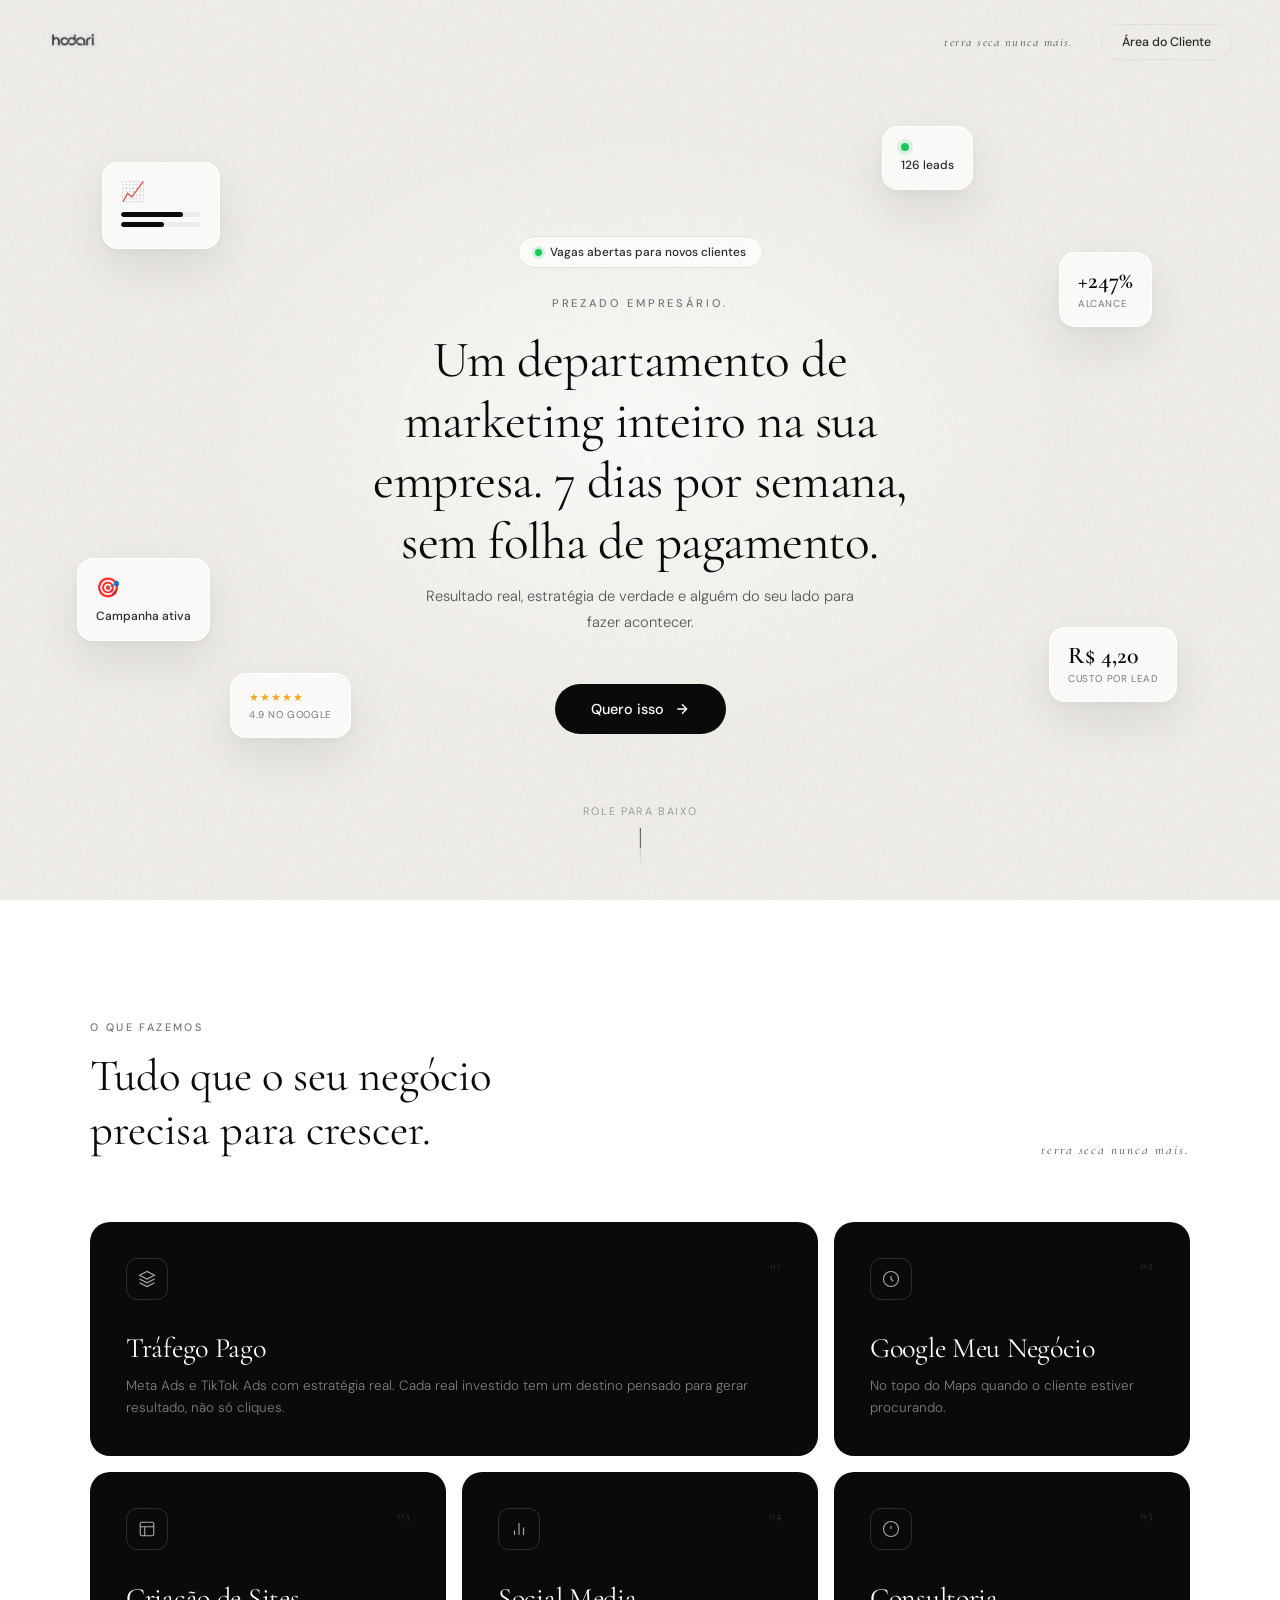
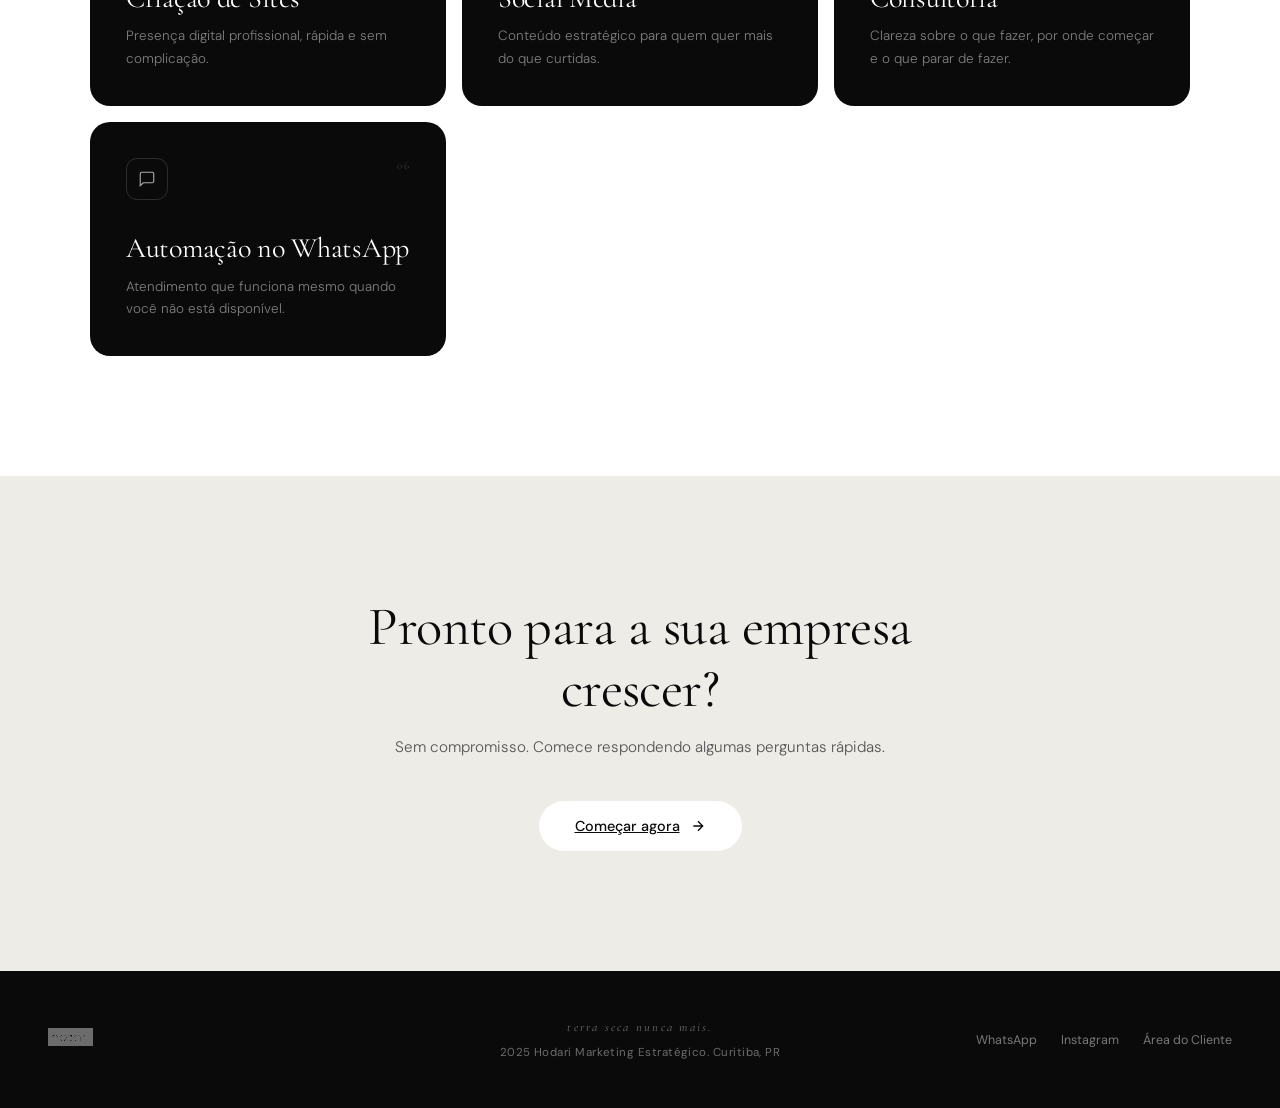
==== commit 4b487fe7: "Add files via upload" ====
--- a/index.html
+++ b/index.html
@@ -19,7 +19,37 @@
     </div>
   </nav>
 
+  <!-- HERO COM WIZARD + ELEMENTOS FLUTUANTES -->
   <section id="wizard">
+
+    <!-- Cards flutuantes decorativos no fundo -->
+    <div class="float-cards" id="floatCards">
+      <div class="float-card fc-1" data-speed="2">
+        <div class="fc-icon">📈</div>
+        <div class="fc-bar"><span style="width:78%"></span></div>
+        <div class="fc-bar"><span style="width:54%"></span></div>
+      </div>
+      <div class="float-card fc-2" data-speed="-3">
+        <div class="fc-metric">+247%</div>
+        <div class="fc-label">alcance</div>
+      </div>
+      <div class="float-card fc-3" data-speed="4">
+        <div class="fc-icon">🎯</div>
+        <div class="fc-text">Campanha ativa</div>
+      </div>
+      <div class="float-card fc-4" data-speed="-2">
+        <div class="fc-metric">R$ 4,20</div>
+        <div class="fc-label">custo por lead</div>
+      </div>
+      <div class="float-card fc-5" data-speed="3">
+        <div class="fc-dot"></div>
+        <div class="fc-text">126 leads</div>
+      </div>
+      <div class="float-card fc-6" data-speed="-4">
+        <div class="fc-stars">★★★★★</div>
+        <div class="fc-label">4.9 no Google</div>
+      </div>
+    </div>
 
     <div class="wizard-progress">
       <div class="progress-dot ativo"></div>
@@ -30,12 +60,19 @@
 
     <!-- Tela de entrada -->
     <div class="wizard-etapa ativa" data-etapa="0" id="etapa-entrada">
+      <div class="badge-topo">
+        <span class="badge-dot"></span>
+        Vagas abertas para novos clientes
+      </div>
       <p class="wizard-kicker">Prezado empresário.</p>
       <h1 class="wizard-pergunta wizard-pergunta--entrada">
         Um departamento de marketing inteiro na sua empresa. 7 dias por semana, sem folha de pagamento.
       </h1>
       <p class="wizard-sub">Resultado real, estratégia de verdade e alguém do seu lado para fazer acontecer.</p>
-      <button class="btn-comecar" onclick="iniciarWizard()">Quero isso</button>
+      <button class="btn-comecar" onclick="iniciarWizard()">
+        <span>Quero isso</span>
+        <svg width="16" height="16" viewBox="0 0 24 24" fill="none" stroke="currentColor" stroke-width="2"><path d="M5 12h14M12 5l7 7-7 7"/></svg>
+      </button>
     </div>
 
     <!-- Etapa 1 -->
@@ -107,28 +144,25 @@
     <!-- Tela final -->
     <div class="wizard-final">
       <div class="final-icone">
-        <svg width="20" height="20" viewBox="0 0 24 24" fill="none" stroke="currentColor" stroke-width="1.5">
-          <path d="M20 6L9 17l-5-5"/>
-        </svg>
+        <svg width="20" height="20" viewBox="0 0 24 24" fill="none" stroke="currentColor" stroke-width="1.5"><path d="M20 6L9 17l-5-5"/></svg>
       </div>
       <h2 class="final-titulo">Oi, <span class="final-nome"></span></h2>
-      <p class="final-texto">
-        Recebi tudo aqui.
-        Vou te chamar no WhatsApp em até 24h com uma análise do seu negócio, sem enrolação.
-      </p>
-      <a href="#" class="btn-whatsapp" id="btn-final-wpp" target="_blank" rel="noopener">
-        Falar agora no WhatsApp
-      </a>
+      <p class="final-texto">Recebi tudo aqui. Vou te chamar no WhatsApp em até 24h com uma análise do seu negócio, sem enrolação.</p>
+      <a href="#" class="btn-whatsapp" id="btn-final-wpp" target="_blank" rel="noopener">Falar agora no WhatsApp</a>
       <a href="#servicos" class="final-link">Enquanto isso, conheça a Hodari</a>
     </div>
 
+    <!-- Indicador de scroll -->
+    <div class="scroll-hint">
+      <span>role para baixo</span>
+      <div class="scroll-line"></div>
+    </div>
+
   </section>
-
-  <div class="divisor-secao"></div>
 
   <!-- SERVIÇOS -->
   <section id="servicos">
-    <div class="servicos-topo fade-in">
+    <div class="servicos-topo reveal">
       <div>
         <span class="secao-label">O que fazemos</span>
         <h2 class="secao-titulo">Tudo que o seu negócio precisa para crescer.</h2>
@@ -136,16 +170,10 @@
       <span class="servicos-frase">terra seca nunca mais.</span>
     </div>
 
-    <div class="servicos-grid fade-in">
-
-      <!-- Card destaque: Tráfego Pago -->
-      <div class="servico-card servico-card--destaque">
-        <div class="servico-card-topo">
-          <div class="servico-icone">
-            <svg width="18" height="18" viewBox="0 0 24 24" fill="none" stroke="currentColor" stroke-width="1.5">
-              <path d="M12 2L2 7l10 5 10-5-10-5z"/><path d="M2 17l10 5 10-5"/><path d="M2 12l10 5 10-5"/>
-            </svg>
-          </div>
+    <div class="servicos-grid">
+      <div class="servico-card servico-card--destaque reveal" data-tilt>
+        <div class="servico-card-topo">
+          <div class="servico-icone"><svg width="18" height="18" viewBox="0 0 24 24" fill="none" stroke="currentColor" stroke-width="1.5"><path d="M12 2L2 7l10 5 10-5-10-5z"/><path d="M2 17l10 5 10-5"/><path d="M2 12l10 5 10-5"/></svg></div>
           <span class="servico-num-card">01</span>
         </div>
         <div>
@@ -154,14 +182,9 @@
         </div>
       </div>
 
-      <!-- Google Meu Negócio -->
-      <div class="servico-card">
-        <div class="servico-card-topo">
-          <div class="servico-icone">
-            <svg width="18" height="18" viewBox="0 0 24 24" fill="none" stroke="currentColor" stroke-width="1.5">
-              <circle cx="12" cy="12" r="10"/><path d="M12 8v4l3 3"/>
-            </svg>
-          </div>
+      <div class="servico-card reveal" data-tilt>
+        <div class="servico-card-topo">
+          <div class="servico-icone"><svg width="18" height="18" viewBox="0 0 24 24" fill="none" stroke="currentColor" stroke-width="1.5"><circle cx="12" cy="12" r="10"/><path d="M12 8v4l3 3"/></svg></div>
           <span class="servico-num-card">02</span>
         </div>
         <div>
@@ -170,14 +193,9 @@
         </div>
       </div>
 
-      <!-- Criação de Sites -->
-      <div class="servico-card">
-        <div class="servico-card-topo">
-          <div class="servico-icone">
-            <svg width="18" height="18" viewBox="0 0 24 24" fill="none" stroke="currentColor" stroke-width="1.5">
-              <rect x="3" y="3" width="18" height="18" rx="2"/><path d="M3 9h18M9 21V9"/>
-            </svg>
-          </div>
+      <div class="servico-card reveal" data-tilt>
+        <div class="servico-card-topo">
+          <div class="servico-icone"><svg width="18" height="18" viewBox="0 0 24 24" fill="none" stroke="currentColor" stroke-width="1.5"><rect x="3" y="3" width="18" height="18" rx="2"/><path d="M3 9h18M9 21V9"/></svg></div>
           <span class="servico-num-card">03</span>
         </div>
         <div>
@@ -186,14 +204,9 @@
         </div>
       </div>
 
-      <!-- Social Media -->
-      <div class="servico-card">
-        <div class="servico-card-topo">
-          <div class="servico-icone">
-            <svg width="18" height="18" viewBox="0 0 24 24" fill="none" stroke="currentColor" stroke-width="1.5">
-              <path d="M18 20V10M12 20V4M6 20v-6"/>
-            </svg>
-          </div>
+      <div class="servico-card reveal" data-tilt>
+        <div class="servico-card-topo">
+          <div class="servico-icone"><svg width="18" height="18" viewBox="0 0 24 24" fill="none" stroke="currentColor" stroke-width="1.5"><path d="M18 20V10M12 20V4M6 20v-6"/></svg></div>
           <span class="servico-num-card">04</span>
         </div>
         <div>
@@ -202,14 +215,9 @@
         </div>
       </div>
 
-      <!-- Consultoria -->
-      <div class="servico-card">
-        <div class="servico-card-topo">
-          <div class="servico-icone">
-            <svg width="18" height="18" viewBox="0 0 24 24" fill="none" stroke="currentColor" stroke-width="1.5">
-              <circle cx="12" cy="12" r="10"/><path d="M12 8v4M12 16h.01"/>
-            </svg>
-          </div>
+      <div class="servico-card reveal" data-tilt>
+        <div class="servico-card-topo">
+          <div class="servico-icone"><svg width="18" height="18" viewBox="0 0 24 24" fill="none" stroke="currentColor" stroke-width="1.5"><circle cx="12" cy="12" r="10"/><path d="M12 8v4M12 16h.01"/></svg></div>
           <span class="servico-num-card">05</span>
         </div>
         <div>
@@ -218,14 +226,9 @@
         </div>
       </div>
 
-      <!-- Automação -->
-      <div class="servico-card">
-        <div class="servico-card-topo">
-          <div class="servico-icone">
-            <svg width="18" height="18" viewBox="0 0 24 24" fill="none" stroke="currentColor" stroke-width="1.5">
-              <path d="M21 15a2 2 0 0 1-2 2H7l-4 4V5a2 2 0 0 1 2-2h14a2 2 0 0 1 2 2z"/>
-            </svg>
-          </div>
+      <div class="servico-card reveal" data-tilt>
+        <div class="servico-card-topo">
+          <div class="servico-icone"><svg width="18" height="18" viewBox="0 0 24 24" fill="none" stroke="currentColor" stroke-width="1.5"><path d="M21 15a2 2 0 0 1-2 2H7l-4 4V5a2 2 0 0 1 2-2h14a2 2 0 0 1 2 2z"/></svg></div>
           <span class="servico-num-card">06</span>
         </div>
         <div>
@@ -233,15 +236,23 @@
           <p class="servico-card-desc">Atendimento que funciona mesmo quando você não está disponível.</p>
         </div>
       </div>
-
     </div>
   </section>
 
-  <!-- RODAPÉ -->
+  <!-- CTA FINAL -->
+  <section id="cta-final">
+    <div class="cta-inner reveal">
+      <h2 class="cta-titulo">Pronto para a sua empresa crescer?</h2>
+      <p class="cta-sub">Sem compromisso. Comece respondendo algumas perguntas rápidas.</p>
+      <a href="#wizard" class="btn-comecar btn-comecar--claro">
+        <span>Começar agora</span>
+        <svg width="16" height="16" viewBox="0 0 24 24" fill="none" stroke="currentColor" stroke-width="2"><path d="M5 12h14M12 5l7 7-7 7"/></svg>
+      </a>
+    </div>
+  </section>
+
   <footer>
-    <div class="footer-logo">
-      <img src="logo.png" alt="Hodari" />
-    </div>
+    <div class="footer-logo"><img src="logo.png" alt="Hodari" /></div>
     <div class="footer-centro">
       <span class="footer-frase">terra seca nunca mais.</span>
       <p class="footer-copy">2025 Hodari Marketing Estratégico. Curitiba, PR</p>
--- a/style.css
+++ b/style.css
@@ -1,12 +1,12 @@
-@import url('https://fonts.googleapis.com/css2?family=Cormorant+Garamond:ital,wght@0,300;0,400;0,500;1,300&family=DM+Sans:wght@300;400;500;600&display=swap');
+@import url('https://fonts.googleapis.com/css2?family=Cormorant+Garamond:ital,wght@0,300;0,400;0,500;0,600;1,300;1,400&family=DM+Sans:wght@300;400;500;600&display=swap');
 
 :root {
-  --preto: #0C0C0C;
-  --grafite: #161616;
-  --chumbo: #2E2E2E;
+  --preto: #0A0A0A;
+  --grafite: #141414;
+  --chumbo: #2A2A2A;
   --cinza-escuro: #555;
   --cinza-medio: #777;
-  --cinza-claro: #999;
+  --cinza-claro: #9A9A9A;
   --cinza-borda: #E2E0DC;
   --fundo: #EEECE7;
   --fundo-card: #E6E4DF;
@@ -26,12 +26,11 @@
   overflow-x: hidden;
 }
 
-/* Textura de grão */
 body::before {
   content: '';
   position: fixed; inset: 0;
   background-image: url("data:image/svg+xml,%3Csvg viewBox='0 0 200 200' xmlns='http://www.w3.org/2000/svg'%3E%3Cfilter id='n'%3E%3CfeTurbulence type='fractalNoise' baseFrequency='0.75' numOctaves='4' stitchTiles='stitch'/%3E%3C/filter%3E%3Crect width='100%25' height='100%25' filter='url(%23n)' opacity='0.03'/%3E%3C/svg%3E");
-  pointer-events: none; z-index: 0;
+  pointer-events: none; z-index: 1;
 }
 
 /* ============================================
@@ -39,101 +38,147 @@
    ============================================ */
 nav {
   position: fixed; top: 0; left: 0; right: 0;
-  z-index: 100;
-  padding: 24px 48px;
+  z-index: 100; padding: 24px 48px;
   display: flex; align-items: center; justify-content: space-between;
   transition: all var(--t);
 }
-
 nav.scrolled {
-  background: rgba(238, 236, 231, 0.92);
-  backdrop-filter: blur(20px);
-  padding: 16px 48px;
+  background: rgba(238, 236, 231, 0.85);
+  backdrop-filter: blur(24px);
+  padding: 14px 48px;
   border-bottom: 1px solid var(--cinza-borda);
 }
-
 .nav-logo img {
   height: 20px; width: auto;
-  mix-blend-mode: multiply; opacity: 0.7;
-  transition: opacity var(--t);
+  mix-blend-mode: multiply; opacity: 0.75; transition: opacity var(--t);
 }
 .nav-logo img:hover { opacity: 1; }
-
 .nav-direita { display: flex; align-items: center; gap: 28px; }
-
 .nav-frase {
   font-family: var(--fonte-display);
-  font-size: 0.75rem; font-style: italic;
-  color: var(--cinza-escuro);
-  letter-spacing: 0.14em;
-}
-
+  font-size: 0.78rem; font-style: italic;
+  color: var(--cinza-escuro); letter-spacing: 0.12em;
+}
 .nav-cliente {
   font-family: var(--fonte-corpo);
-  font-size: 0.78rem; font-weight: 500;
-  color: var(--chumbo);
-  text-decoration: none;
-  border: 1px solid var(--cinza-borda);
-  padding: 9px 20px; border-radius: 100px;
-  transition: all var(--t);
+  font-size: 0.78rem; font-weight: 500; color: var(--chumbo);
+  text-decoration: none; border: 1px solid var(--cinza-borda);
+  padding: 9px 20px; border-radius: 100px; transition: all var(--t);
 }
 .nav-cliente:hover {
   background: var(--preto); border-color: var(--preto); color: var(--branco);
-}
-
-/* ============================================
-   WIZARD
+  transform: translateY(-1px); box-shadow: 0 6px 20px rgba(0,0,0,0.15);
+}
+
+/* ============================================
+   WIZARD / HERO
    ============================================ */
 #wizard {
   min-height: 100vh;
   display: flex; flex-direction: column;
   align-items: center; justify-content: center;
-  padding: 100px 24px 80px;
-  position: relative; z-index: 1;
-}
-
+  padding: 120px 24px 100px;
+  position: relative; z-index: 2;
+}
 #wizard::after {
   content: '';
+  position: absolute; width: 1000px; height: 700px;
+  background: radial-gradient(ellipse, rgba(255,255,255,0.65) 0%, transparent 62%);
+  top: 48%; left: 50%; transform: translate(-50%, -50%);
+  pointer-events: none; z-index: 0;
+}
+
+/* ===== CARDS FLUTUANTES ===== */
+.float-cards {
+  position: absolute; inset: 0;
+  pointer-events: none; z-index: 1;
+  overflow: hidden;
+}
+.float-card {
   position: absolute;
-  width: 900px; height: 600px;
-  background: radial-gradient(ellipse, rgba(255,255,255,0.6) 0%, transparent 65%);
-  top: 50%; left: 50%;
-  transform: translate(-50%, -50%);
-  pointer-events: none; z-index: 0;
-}
+  background: rgba(255,255,255,0.7);
+  backdrop-filter: blur(10px);
+  border: 1px solid rgba(255,255,255,0.9);
+  border-radius: 16px;
+  padding: 16px 18px;
+  box-shadow: 0 20px 50px rgba(0,0,0,0.08), 0 4px 12px rgba(0,0,0,0.04);
+  opacity: 0;
+  animation: floatIn 0.8s ease forwards, floatLoop 6s ease-in-out infinite;
+  will-change: transform;
+}
+.fc-1 { top: 18%; left: 8%;  animation-delay: 0.3s, 1s; }
+.fc-2 { top: 28%; right: 10%; animation-delay: 0.5s, 1.2s; }
+.fc-3 { top: 62%; left: 6%;  animation-delay: 0.7s, 0.8s; }
+.fc-4 { bottom: 22%; right: 8%; animation-delay: 0.4s, 1.5s; }
+.fc-5 { top: 14%; right: 24%; animation-delay: 0.9s, 1.1s; }
+.fc-6 { bottom: 18%; left: 18%; animation-delay: 0.6s, 0.9s; }
+
+@keyframes floatIn {
+  from { opacity: 0; transform: translateY(30px) scale(0.9); }
+  to { opacity: 1; transform: translateY(0) scale(1); }
+}
+@keyframes floatLoop {
+  0%, 100% { transform: translateY(0); }
+  50% { transform: translateY(-14px); }
+}
+
+.fc-icon { font-size: 1.2rem; margin-bottom: 8px; }
+.fc-bar {
+  width: 80px; height: 5px; background: rgba(0,0,0,0.06);
+  border-radius: 4px; margin-bottom: 5px; overflow: hidden;
+}
+.fc-bar span { display: block; height: 100%; background: var(--preto); border-radius: 4px; }
+.fc-metric { font-family: var(--fonte-display); font-size: 1.5rem; font-weight: 600; color: var(--preto); line-height: 1; }
+.fc-label { font-size: 0.62rem; color: var(--cinza-medio); letter-spacing: 0.06em; text-transform: uppercase; margin-top: 4px; }
+.fc-text { font-size: 0.75rem; color: var(--chumbo); font-weight: 500; }
+.fc-dot { width: 8px; height: 8px; background: #22C55E; border-radius: 50%; margin-bottom: 6px; box-shadow: 0 0 0 4px rgba(34,197,94,0.15); }
+.fc-stars { font-size: 0.7rem; color: #F5A623; letter-spacing: 1px; }
+
+/* ===== BADGE TOPO ===== */
+.badge-topo {
+  display: inline-flex; align-items: center; gap: 8px;
+  background: rgba(255,255,255,0.7);
+  border: 1px solid var(--cinza-borda);
+  padding: 7px 16px; border-radius: 100px;
+  font-size: 0.74rem; font-weight: 500; color: var(--chumbo);
+  margin-bottom: 28px;
+  position: relative; z-index: 3;
+  animation: fadeSlide 0.6s ease forwards;
+}
+.badge-dot {
+  width: 7px; height: 7px; background: #22C55E; border-radius: 50%;
+  box-shadow: 0 0 0 3px rgba(34,197,94,0.2);
+  animation: pulsar 2s infinite;
+}
+@keyframes pulsar { 0%,100%{opacity:1} 50%{opacity:0.4} }
 
 .wizard-progress {
-  display: flex; gap: 6px;
-  margin-bottom: 48px;
-  position: relative; z-index: 1;
+  display: flex; gap: 6px; margin-bottom: 48px;
+  position: relative; z-index: 3;
   opacity: 0; transition: opacity 0.4s ease;
 }
-
-.progress-dot {
-  width: 20px; height: 2px; border-radius: 2px;
-  background: var(--cinza-borda); transition: all var(--t);
-}
+.progress-dot { width: 20px; height: 2px; border-radius: 2px; background: var(--cinza-borda); transition: all var(--t); }
 .progress-dot.ativo { background: var(--chumbo); width: 36px; }
 .progress-dot.completo { background: var(--cinza-medio); }
 
 .wizard-etapa {
   display: none; flex-direction: column;
   align-items: center; text-align: center;
-  max-width: 600px; width: 100%;
-  position: relative; z-index: 1;
-  animation: fadeSlide 0.4s ease forwards;
+  max-width: 620px; width: 100%;
+  position: relative; z-index: 3;
+  animation: fadeSlide 0.5s ease forwards;
 }
 .wizard-etapa.ativa { display: flex; }
 
 @keyframes fadeSlide {
-  from { opacity: 0; transform: translateY(14px); }
+  from { opacity: 0; transform: translateY(16px); }
   to { opacity: 1; transform: translateY(0); }
 }
 
 .wizard-kicker {
   font-family: var(--fonte-corpo);
   font-size: 0.7rem; font-weight: 500;
-  letter-spacing: 0.22em; text-transform: uppercase;
+  letter-spacing: 0.24em; text-transform: uppercase;
   color: var(--cinza-medio); margin-bottom: 20px;
 }
 
@@ -143,122 +188,109 @@
   font-weight: 400; color: var(--preto);
   line-height: 1.15; margin-bottom: 12px;
 }
-
 .wizard-pergunta--entrada {
-  font-size: clamp(1.7rem, 3.8vw, 2.6rem);
-  font-weight: 300; line-height: 1.25;
-  max-width: 520px;
+  font-size: clamp(1.9rem, 4.2vw, 3.2rem);
+  font-weight: 400; line-height: 1.18; max-width: 580px;
+  letter-spacing: -0.01em;
 }
 
 .wizard-sub {
-  font-size: 0.88rem; color: var(--cinza-escuro);
+  font-size: 0.92rem; color: var(--cinza-escuro);
   margin-bottom: 40px; font-weight: 300;
-  line-height: 1.75; max-width: 420px;
+  line-height: 1.75; max-width: 440px;
 }
 
 .wizard-opcoes {
-  display: grid;
-  grid-template-columns: repeat(auto-fit, minmax(160px, 1fr));
+  display: grid; grid-template-columns: repeat(auto-fit, minmax(160px, 1fr));
   gap: 10px; width: 100%; margin-bottom: 32px;
 }
-
 .wizard-opcoes--4 { grid-template-columns: repeat(4, 1fr); }
 
 .wizard-opcao {
-  background: var(--branco);
-  border: 1px solid var(--cinza-borda);
-  color: var(--chumbo);
-  padding: 18px 20px; border-radius: 10px;
-  cursor: pointer;
-  font-family: var(--fonte-corpo);
-  font-size: 0.88rem; font-weight: 400;
+  background: rgba(255,255,255,0.8);
+  border: 1px solid var(--cinza-borda); color: var(--chumbo);
+  padding: 18px 20px; border-radius: 12px; cursor: pointer;
+  font-family: var(--fonte-corpo); font-size: 0.88rem; font-weight: 400;
   transition: all var(--t); text-align: left;
   box-shadow: 0 1px 4px rgba(0,0,0,0.04);
 }
 .wizard-opcao:hover {
-  border-color: var(--chumbo);
-  transform: translateY(-2px);
-  box-shadow: 0 6px 20px rgba(0,0,0,0.09);
+  border-color: var(--chumbo); transform: translateY(-3px);
+  box-shadow: 0 10px 28px rgba(0,0,0,0.1); background: var(--branco);
 }
 .wizard-opcao.selecionada {
   background: var(--preto); border-color: var(--preto); color: var(--branco);
-}
-
+  transform: translateY(-2px); box-shadow: 0 10px 28px rgba(0,0,0,0.2);
+}
+
+/* Botões */
 .btn-comecar {
-  background: var(--preto); border: none;
-  color: var(--branco);
-  font-family: var(--fonte-corpo);
-  font-size: 0.9rem; font-weight: 500;
-  padding: 16px 44px; border-radius: 100px;
-  cursor: pointer; transition: all var(--t); margin-top: 8px;
-}
+  display: inline-flex; align-items: center; gap: 10px;
+  background: var(--preto); border: none; color: var(--branco);
+  font-family: var(--fonte-corpo); font-size: 0.9rem; font-weight: 500;
+  padding: 16px 36px; border-radius: 100px; cursor: pointer;
+  transition: all var(--t); margin-top: 8px;
+}
+.btn-comecar svg { transition: transform var(--t); }
 .btn-comecar:hover {
-  background: var(--grafite);
-  transform: translateY(-2px);
-  box-shadow: 0 10px 32px rgba(0,0,0,0.15);
-}
+  background: var(--grafite); transform: translateY(-2px);
+  box-shadow: 0 14px 36px rgba(0,0,0,0.2);
+}
+.btn-comecar:hover svg { transform: translateX(4px); }
+
+.btn-comecar--claro {
+  background: var(--branco); color: var(--preto);
+}
+.btn-comecar--claro:hover { background: var(--fundo-card); }
 
 .wizard-campos { display: flex; flex-direction: column; gap: 14px; width: 100%; margin-bottom: 32px; }
-
 .campo-wrapper label {
   display: block; font-size: 0.68rem; color: var(--cinza-medio);
-  margin-bottom: 6px; letter-spacing: 0.12em;
-  text-transform: uppercase; font-weight: 500; text-align: left;
-}
-
+  margin-bottom: 6px; letter-spacing: 0.12em; text-transform: uppercase;
+  font-weight: 500; text-align: left;
+}
 .campo-wrapper input {
-  width: 100%; background: var(--branco);
-  border: 1px solid var(--cinza-borda);
-  color: var(--preto); padding: 14px 18px; border-radius: 10px;
+  width: 100%; background: rgba(255,255,255,0.85); border: 1px solid var(--cinza-borda);
+  color: var(--preto); padding: 14px 18px; border-radius: 12px;
   font-family: var(--fonte-corpo); font-size: 0.95rem; font-weight: 300;
   transition: border-color var(--t), box-shadow var(--t);
   outline: none; box-shadow: 0 1px 3px rgba(0,0,0,0.04);
 }
-.campo-wrapper input:focus { border-color: var(--chumbo); box-shadow: 0 2px 12px rgba(0,0,0,0.07); }
+.campo-wrapper input:focus { border-color: var(--chumbo); box-shadow: 0 2px 14px rgba(0,0,0,0.08); }
 .campo-wrapper input::placeholder { color: #CCC; }
 
 .wizard-nav { display: flex; align-items: center; gap: 16px; }
-
 .btn-voltar {
   background: none; border: none; color: var(--cinza-medio);
   font-family: var(--fonte-corpo); font-size: 0.82rem;
   cursor: pointer; padding: 10px; transition: color var(--t);
 }
 .btn-voltar:hover { color: var(--preto); }
-
 .btn-proximo {
   background: var(--preto); border: none; color: var(--branco);
   font-family: var(--fonte-corpo); font-size: 0.85rem; font-weight: 500;
   padding: 14px 36px; border-radius: 100px; cursor: pointer; transition: all var(--t);
 }
-.btn-proximo:hover {
-  background: var(--grafite);
-  transform: translateY(-1px); box-shadow: 0 6px 20px rgba(0,0,0,0.12);
-}
+.btn-proximo:hover { background: var(--grafite); transform: translateY(-1px); box-shadow: 0 8px 24px rgba(0,0,0,0.15); }
 
 .wizard-final {
   display: none; flex-direction: column; align-items: center; text-align: center;
-  max-width: 460px; width: 100%; position: relative; z-index: 1;
-  animation: fadeSlide 0.4s ease forwards;
+  max-width: 460px; width: 100%; position: relative; z-index: 3;
+  animation: fadeSlide 0.5s ease forwards;
 }
 .wizard-final.ativa { display: flex; }
-
 .final-icone {
-  width: 52px; height: 52px; border: 1px solid var(--cinza-borda);
+  width: 56px; height: 56px; border: 1px solid var(--cinza-borda);
   border-radius: 50%; display: flex; align-items: center; justify-content: center;
   margin: 0 auto 28px; color: var(--chumbo); background: var(--branco);
-}
-
+  animation: popIn 0.5s ease 0.2s backwards;
+}
+@keyframes popIn { from { opacity:0; transform:scale(0.6); } to { opacity:1; transform:scale(1); } }
 .final-titulo {
-  font-family: var(--fonte-display);
-  font-size: clamp(2rem, 4vw, 2.8rem);
-  font-weight: 300; line-height: 1.2; margin-bottom: 16px; color: var(--preto);
-}
-
-.final-texto {
-  font-size: 0.9rem; color: var(--cinza-escuro);
-  font-weight: 300; line-height: 1.8; margin-bottom: 36px;
-}
+  font-family: var(--fonte-display); font-size: clamp(2rem, 4vw, 2.8rem);
+  font-weight: 400; line-height: 1.2; margin-bottom: 16px; color: var(--preto);
+}
+.final-texto { font-size: 0.9rem; color: var(--cinza-escuro); font-weight: 300; line-height: 1.8; margin-bottom: 36px; }
 
 .btn-whatsapp {
   display: inline-flex; align-items: center; gap: 10px;
@@ -266,182 +298,133 @@
   font-family: var(--fonte-corpo); font-size: 0.85rem; font-weight: 500;
   padding: 15px 36px; border-radius: 100px; transition: all var(--t); margin-bottom: 20px;
 }
-.btn-whatsapp:hover {
-  background: var(--grafite); transform: translateY(-1px); box-shadow: 0 6px 24px rgba(0,0,0,0.14);
-}
-
-.final-link {
-  font-size: 0.8rem; color: var(--cinza-claro); text-decoration: none;
-  letter-spacing: 0.05em; transition: color var(--t);
-}
+.btn-whatsapp:hover { background: var(--grafite); transform: translateY(-1px); box-shadow: 0 8px 24px rgba(0,0,0,0.14); }
+.final-link { font-size: 0.8rem; color: var(--cinza-claro); text-decoration: none; letter-spacing: 0.05em; transition: color var(--t); }
 .final-link:hover { color: var(--chumbo); }
 
-/* ============================================
-   DIVISOR
-   ============================================ */
-.divisor-secao {
-  width: 1px; height: 80px;
-  background: linear-gradient(to bottom, transparent, var(--cinza-borda), transparent);
-  margin: 0 auto; position: relative; z-index: 1;
-}
-
-/* ============================================
-   SERVIÇOS — CARDS ESCUROS
+/* ===== SCROLL HINT ===== */
+.scroll-hint {
+  position: absolute; bottom: 32px; left: 50%; transform: translateX(-50%);
+  display: flex; flex-direction: column; align-items: center; gap: 10px;
+  z-index: 3; opacity: 0; animation: fadeIn 1s ease 1.5s forwards;
+}
+.scroll-hint span { font-size: 0.68rem; color: var(--cinza-claro); letter-spacing: 0.15em; text-transform: uppercase; }
+.scroll-line { width: 1px; height: 40px; background: linear-gradient(to bottom, var(--cinza-claro), transparent); position: relative; overflow: hidden; }
+.scroll-line::after {
+  content: ''; position: absolute; top: 0; left: 0; width: 100%; height: 50%;
+  background: var(--chumbo); animation: scrollDown 2s ease-in-out infinite;
+}
+@keyframes scrollDown { 0% { transform: translateY(-100%); } 100% { transform: translateY(200%); } }
+@keyframes fadeIn { to { opacity: 1; } }
+
+/* ============================================
+   SERVIÇOS
    ============================================ */
 #servicos {
   padding: 120px 48px;
-  position: relative; z-index: 1;
+  position: relative; z-index: 2;
   background: var(--branco);
 }
-
 .servicos-topo {
   max-width: 1100px; margin: 0 auto 64px;
   display: flex; align-items: flex-end; justify-content: space-between; gap: 40px;
 }
-
 .secao-label {
-  font-size: 0.68rem; font-weight: 500;
-  letter-spacing: 0.22em; text-transform: uppercase;
-  color: var(--cinza-medio); margin-bottom: 16px; display: block;
-}
-
+  font-size: 0.68rem; font-weight: 500; letter-spacing: 0.22em;
+  text-transform: uppercase; color: var(--cinza-medio); margin-bottom: 16px; display: block;
+}
 .secao-titulo {
-  font-family: var(--fonte-display);
-  font-size: clamp(1.8rem, 3.5vw, 2.8rem);
-  font-weight: 300; line-height: 1.2; color: var(--preto); max-width: 400px;
-}
-
+  font-family: var(--fonte-display); font-size: clamp(1.8rem, 3.5vw, 2.8rem);
+  font-weight: 400; line-height: 1.2; color: var(--preto); max-width: 420px;
+}
 .servicos-frase {
-  font-family: var(--fonte-display);
-  font-size: 0.82rem; font-style: italic;
-  color: var(--cinza-escuro);
-  letter-spacing: 0.15em; white-space: nowrap;
-}
-
-/* Grid de cards */
+  font-family: var(--fonte-display); font-size: 0.82rem; font-style: italic;
+  color: var(--cinza-escuro); letter-spacing: 0.15em; white-space: nowrap;
+}
+
 .servicos-grid {
   max-width: 1100px; margin: 0 auto;
-  display: grid;
-  grid-template-columns: repeat(3, 1fr);
-  gap: 16px;
-}
-
-/* Card destaque: ocupa 2 colunas */
-.servico-card--destaque {
-  grid-column: span 2;
-}
+  display: grid; grid-template-columns: repeat(3, 1fr); gap: 16px;
+}
+.servico-card--destaque { grid-column: span 2; }
 
 .servico-card {
-  background: var(--preto);
-  border-radius: 18px;
-  padding: 36px;
-  display: flex; flex-direction: column;
-  justify-content: space-between;
-  min-height: 220px;
+  background: var(--preto); border-radius: 20px; padding: 36px;
+  display: flex; flex-direction: column; justify-content: space-between;
+  min-height: 230px; position: relative; overflow: hidden;
   transition: transform var(--t), box-shadow var(--t);
-  position: relative; overflow: hidden;
-}
-
+  transform-style: preserve-3d;
+}
 .servico-card::before {
-  content: '';
-  position: absolute; inset: 0;
-  background: radial-gradient(circle at 80% 20%, rgba(255,255,255,0.04) 0%, transparent 60%);
-  pointer-events: none;
-}
-
-.servico-card:hover {
-  transform: translateY(-4px);
-  box-shadow: 0 20px 48px rgba(0,0,0,0.18);
-}
-
-.servico-card-topo {
-  display: flex; align-items: flex-start; justify-content: space-between;
-  margin-bottom: 32px;
-}
-
+  content: ''; position: absolute; inset: 0;
+  background: radial-gradient(circle at 75% 15%, rgba(255,255,255,0.06) 0%, transparent 55%);
+  pointer-events: none; transition: opacity var(--t); opacity: 0;
+}
+.servico-card:hover { box-shadow: 0 30px 60px rgba(0,0,0,0.22); }
+.servico-card:hover::before { opacity: 1; }
+
+.servico-card-topo { display: flex; align-items: flex-start; justify-content: space-between; margin-bottom: 32px; }
 .servico-icone {
-  width: 40px; height: 40px;
-  border: 1px solid rgba(255,255,255,0.12);
-  border-radius: 10px;
-  display: flex; align-items: center; justify-content: center;
-  color: rgba(255,255,255,0.6);
-}
-
-.servico-num-card {
-  font-family: var(--fonte-display);
-  font-size: 0.72rem; font-weight: 300;
-  color: rgba(255,255,255,0.2);
-  letter-spacing: 0.08em;
-}
-
+  width: 42px; height: 42px; border: 1px solid rgba(255,255,255,0.14);
+  border-radius: 11px; display: flex; align-items: center; justify-content: center;
+  color: rgba(255,255,255,0.65); transition: all var(--t);
+}
+.servico-card:hover .servico-icone { border-color: rgba(255,255,255,0.3); color: var(--branco); }
+.servico-num-card { font-family: var(--fonte-display); font-size: 0.72rem; font-weight: 300; color: rgba(255,255,255,0.22); letter-spacing: 0.08em; }
 .servico-card-nome {
-  font-family: var(--fonte-display);
-  font-size: clamp(1.3rem, 2.2vw, 1.7rem);
-  font-weight: 400; color: var(--branco);
-  line-height: 1.2; margin-bottom: 10px;
-  letter-spacing: -0.01em;
-}
-
-.servico-card-desc {
-  font-size: 0.82rem;
-  color: rgba(255,255,255,0.45);
-  font-weight: 300; line-height: 1.65;
-}
+  font-family: var(--fonte-display); font-size: clamp(1.3rem, 2.2vw, 1.8rem);
+  font-weight: 400; color: var(--branco); line-height: 1.2; margin-bottom: 10px; letter-spacing: -0.01em;
+}
+.servico-card-desc { font-size: 0.84rem; color: rgba(255,255,255,0.48); font-weight: 300; line-height: 1.65; }
+
+/* ============================================
+   CTA FINAL
+   ============================================ */
+#cta-final {
+  padding: 120px 48px;
+  background: var(--fundo);
+  position: relative; z-index: 2;
+}
+.cta-inner {
+  max-width: 700px; margin: 0 auto; text-align: center;
+}
+.cta-titulo {
+  font-family: var(--fonte-display); font-size: clamp(2rem, 4.5vw, 3.4rem);
+  font-weight: 400; line-height: 1.15; color: var(--preto); margin-bottom: 16px; letter-spacing: -0.01em;
+}
+.cta-sub { font-size: 0.95rem; color: var(--cinza-escuro); font-weight: 300; margin-bottom: 36px; }
 
 /* ============================================
    RODAPÉ
    ============================================ */
 footer {
-  background: var(--preto);
-  padding: 48px;
+  background: var(--preto); padding: 48px;
   display: grid; grid-template-columns: 1fr auto 1fr;
-  align-items: center; gap: 40px;
-  position: relative; z-index: 1;
-}
-
-.footer-logo img {
-  height: 18px; width: auto;
-  mix-blend-mode: screen; opacity: 0.4;
-  filter: brightness(10);
-}
-
+  align-items: center; gap: 40px; position: relative; z-index: 2;
+}
+.footer-logo img { height: 18px; width: auto; mix-blend-mode: screen; opacity: 0.4; filter: brightness(10); }
 .footer-centro { text-align: center; }
-
-.footer-frase {
-  font-family: var(--fonte-display);
-  font-size: 0.75rem; font-style: italic;
-  color: rgba(255,255,255,0.35);
-  letter-spacing: 0.18em; display: block; margin-bottom: 10px;
-}
-
-.footer-copy { font-size: 0.72rem; color: rgba(255,255,255,0.35); letter-spacing: 0.04em; }
-
+.footer-frase { font-family: var(--fonte-display); font-size: 0.78rem; font-style: italic; color: rgba(255,255,255,0.4); letter-spacing: 0.18em; display: block; margin-bottom: 10px; }
+.footer-copy { font-size: 0.72rem; color: rgba(255,255,255,0.4); letter-spacing: 0.04em; }
 .footer-links { display: flex; gap: 24px; justify-content: flex-end; align-items: center; }
-
-.footer-link {
-  font-size: 0.78rem; color: rgba(255,255,255,0.4);
-  text-decoration: none; transition: color var(--t);
-}
-.footer-link:hover { color: rgba(255,255,255,0.8); }
-
-/* ============================================
-   FADE IN
-   ============================================ */
-.fade-in {
-  opacity: 0; transform: translateY(20px);
-  transition: opacity 0.7s ease, transform 0.7s ease;
-}
-.fade-in.visivel { opacity: 1; transform: translateY(0); }
-
-/* ============================================
-   STAGGER nos cards
-   ============================================ */
-.servico-card:nth-child(1) { transition-delay: 0s; }
-.servico-card:nth-child(2) { transition-delay: 0.05s; }
-.servico-card:nth-child(3) { transition-delay: 0.1s; }
-.servico-card:nth-child(4) { transition-delay: 0.15s; }
-.servico-card:nth-child(5) { transition-delay: 0.2s; }
-.servico-card:nth-child(6) { transition-delay: 0.25s; }
+.footer-link { font-size: 0.78rem; color: rgba(255,255,255,0.45); text-decoration: none; transition: color var(--t); }
+.footer-link:hover { color: rgba(255,255,255,0.85); }
+
+/* ============================================
+   REVEAL ON SCROLL
+   ============================================ */
+.reveal {
+  opacity: 0; transform: translateY(40px);
+  transition: opacity 0.8s cubic-bezier(0.16,1,0.3,1), transform 0.8s cubic-bezier(0.16,1,0.3,1);
+}
+.reveal.visivel { opacity: 1; transform: translateY(0); }
+
+.servicos-grid .reveal:nth-child(1) { transition-delay: 0s; }
+.servicos-grid .reveal:nth-child(2) { transition-delay: 0.08s; }
+.servicos-grid .reveal:nth-child(3) { transition-delay: 0.16s; }
+.servicos-grid .reveal:nth-child(4) { transition-delay: 0.24s; }
+.servicos-grid .reveal:nth-child(5) { transition-delay: 0.32s; }
+.servicos-grid .reveal:nth-child(6) { transition-delay: 0.4s; }
 
 /* ============================================
    RESPONSIVO
@@ -449,15 +432,21 @@
 @media (max-width: 900px) {
   nav, nav.scrolled { padding: 18px 24px; }
   .nav-frase { display: none; }
+  .float-card { display: none; }
   .servicos-topo { flex-direction: column; align-items: flex-start; margin-bottom: 40px; }
   .servicos-grid { grid-template-columns: 1fr; }
   .servico-card--destaque { grid-column: span 1; }
   footer { grid-template-columns: 1fr; text-align: center; padding: 40px 24px; }
   .footer-links { justify-content: center; }
-  #servicos { padding: 80px 24px; }
+  #servicos, #cta-final { padding: 80px 24px; }
 }
 
 @media (max-width: 600px) {
   .wizard-opcoes { grid-template-columns: 1fr; }
   .wizard-opcoes--4 { grid-template-columns: repeat(2, 1fr); }
 }
+
+@media (prefers-reduced-motion: reduce) {
+  .float-card { animation: floatIn 0.8s ease forwards; }
+  * { animation-duration: 0.01ms !important; transition-duration: 0.2s !important; }
+}
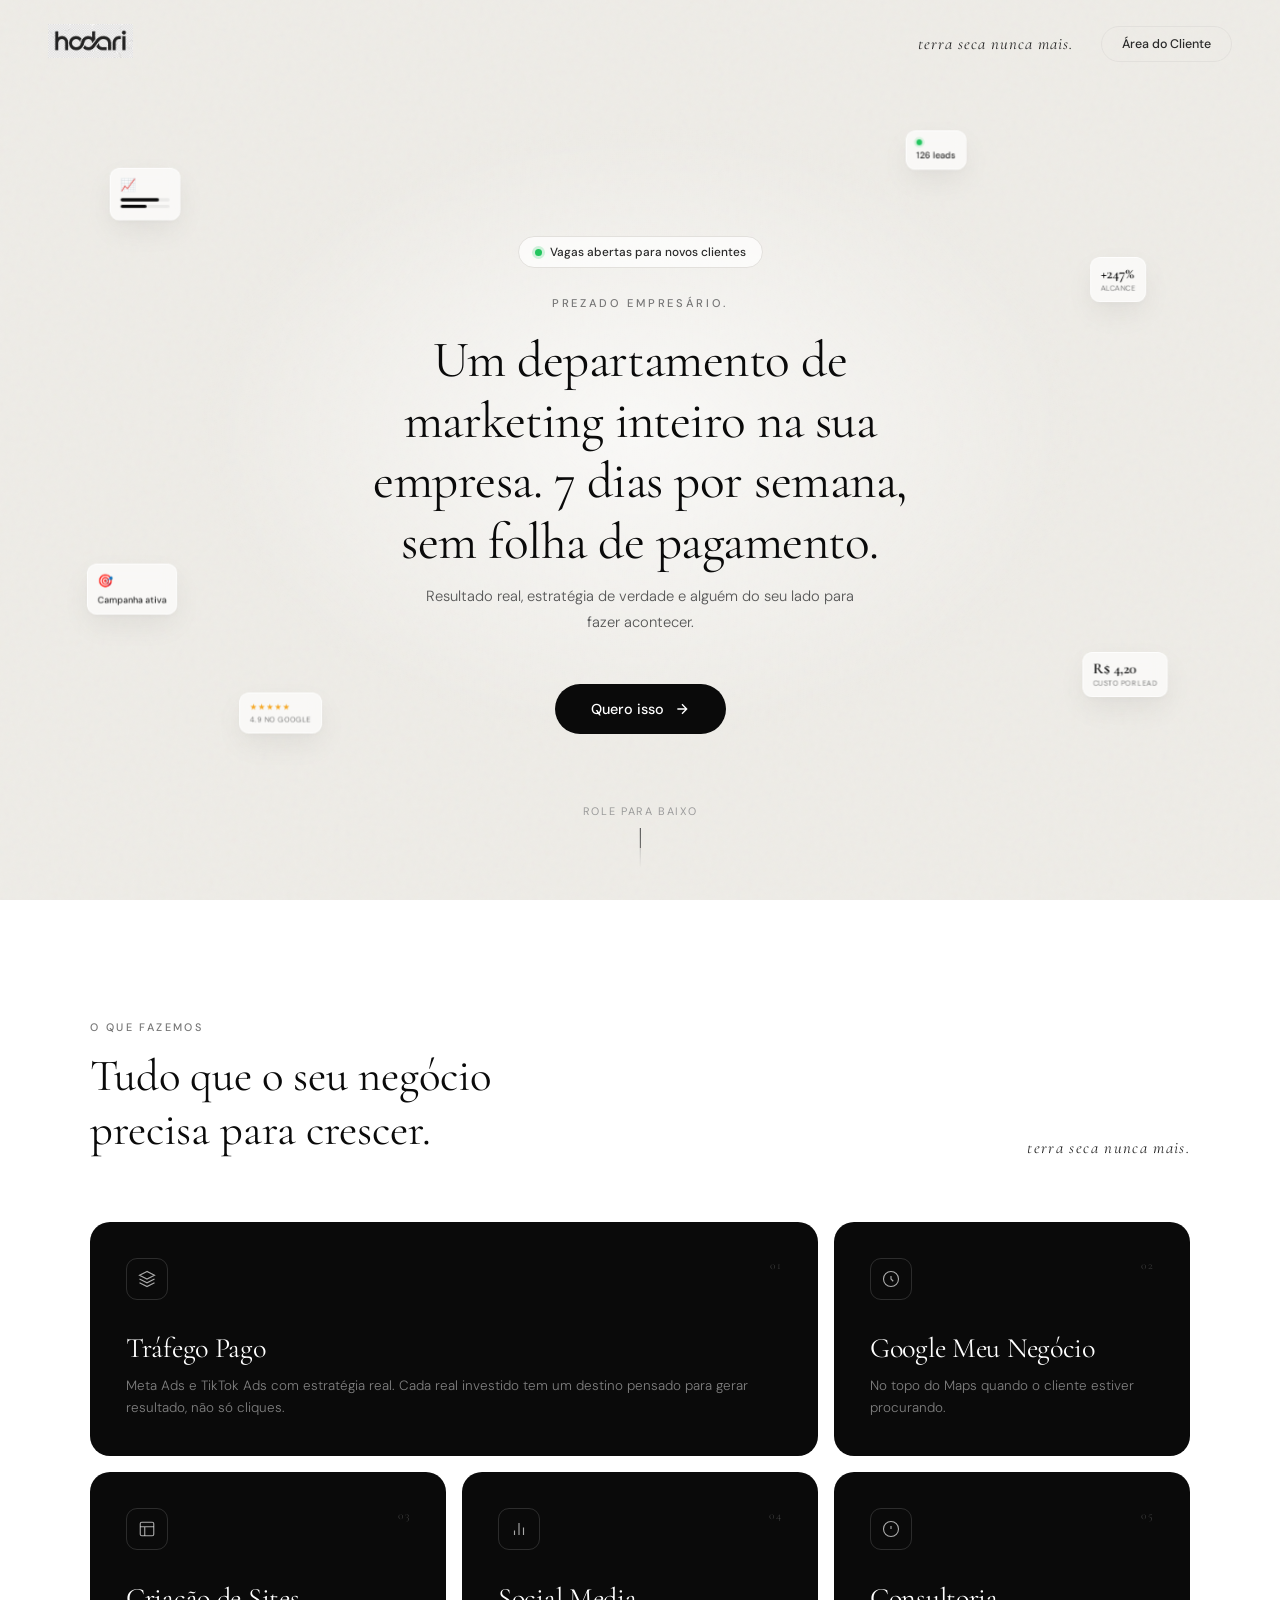
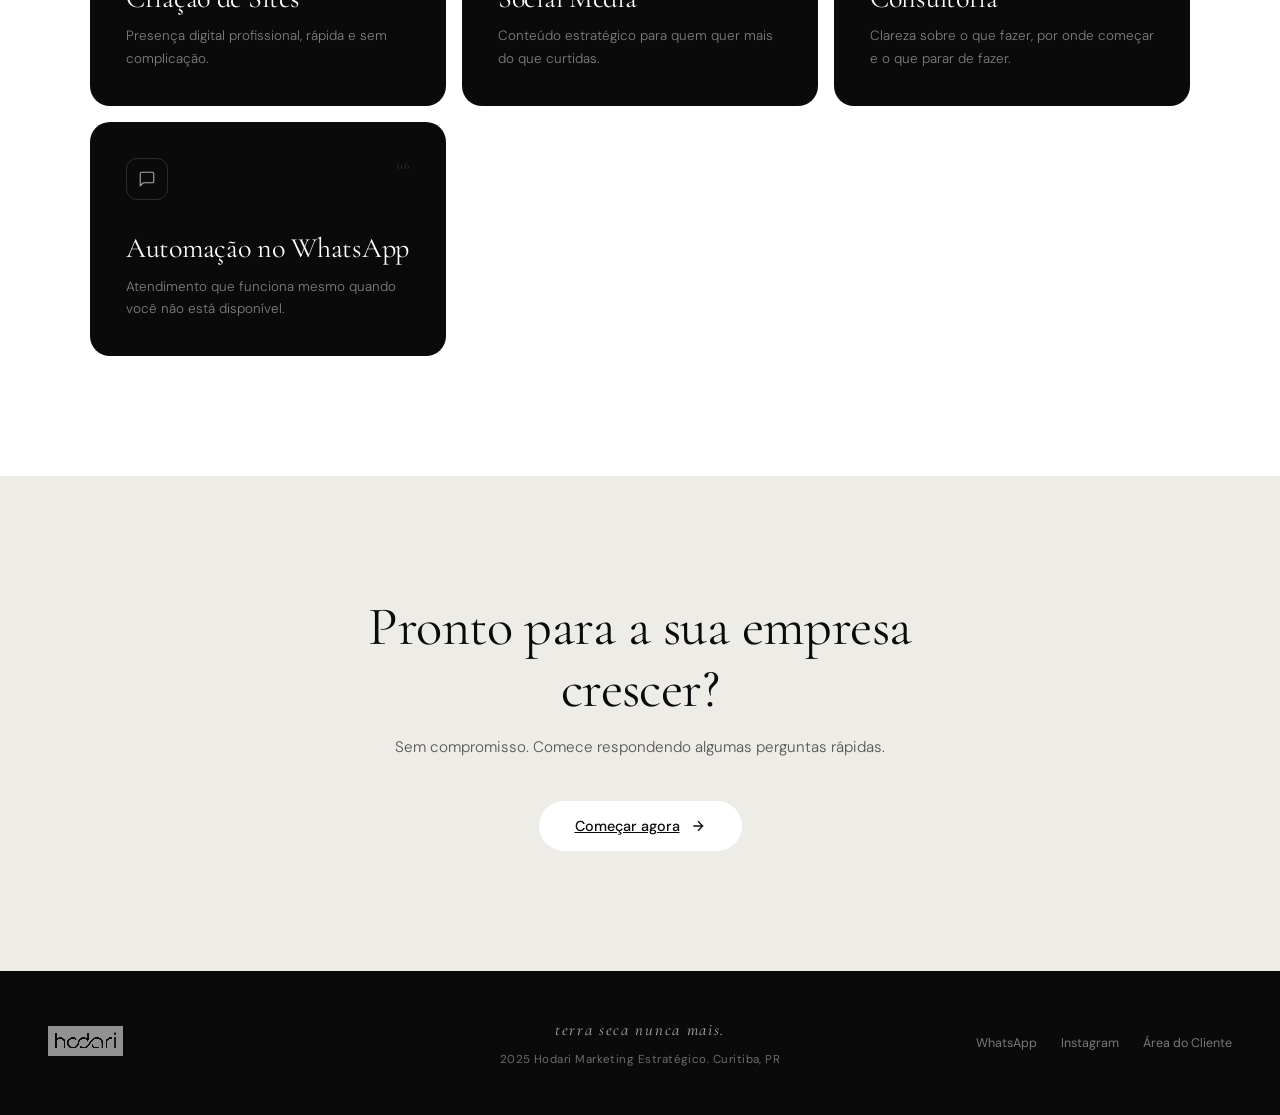
==== commit 40eb715f: "Add files via upload" ====
--- a/index.html
+++ b/index.html
@@ -1,15 +1,16 @@
 <!DOCTYPE html>
-<html lang="pt-BR">
+<html lang="pt-BR" translate="no">
 <head>
   <meta charset="UTF-8" />
   <meta name="viewport" content="width=device-width, initial-scale=1.0" />
+  <meta name="google" content="notranslate" />
   <meta name="description" content="Hodari — O departamento de marketing da sua empresa." />
   <title>Hodari Marketing Estratégico</title>
   <link rel="stylesheet" href="style.css" />
   <link rel="preconnect" href="https://fonts.googleapis.com" />
   <link rel="preconnect" href="https://fonts.gstatic.com" crossorigin />
 </head>
-<body>
+<body class="notranslate">
 
   <nav id="nav">
     <a href="/" class="nav-logo"><img src="logo.png" alt="Hodari" /></a>
--- a/style.css
+++ b/style.css
@@ -49,15 +49,15 @@
   border-bottom: 1px solid var(--cinza-borda);
 }
 .nav-logo img {
-  height: 20px; width: auto;
-  mix-blend-mode: multiply; opacity: 0.75; transition: opacity var(--t);
+  height: 34px; width: auto;
+  mix-blend-mode: multiply; opacity: 0.85; transition: opacity var(--t);
 }
 .nav-logo img:hover { opacity: 1; }
 .nav-direita { display: flex; align-items: center; gap: 28px; }
 .nav-frase {
   font-family: var(--fonte-display);
-  font-size: 0.78rem; font-style: italic;
-  color: var(--cinza-escuro); letter-spacing: 0.12em;
+  font-size: 1.05rem; font-style: italic;
+  color: var(--chumbo); letter-spacing: 0.06em;
 }
 .nav-cliente {
   font-family: var(--fonte-corpo);
@@ -96,15 +96,16 @@
 }
 .float-card {
   position: absolute;
-  background: rgba(255,255,255,0.7);
+  background: rgba(255,255,255,0.65);
   backdrop-filter: blur(10px);
-  border: 1px solid rgba(255,255,255,0.9);
-  border-radius: 16px;
-  padding: 16px 18px;
-  box-shadow: 0 20px 50px rgba(0,0,0,0.08), 0 4px 12px rgba(0,0,0,0.04);
+  border: 1px solid rgba(255,255,255,0.8);
+  border-radius: 12px;
+  padding: 10px 12px;
+  box-shadow: 0 14px 36px rgba(0,0,0,0.06), 0 3px 8px rgba(0,0,0,0.03);
   opacity: 0;
   animation: floatIn 0.8s ease forwards, floatLoop 6s ease-in-out infinite;
   will-change: transform;
+  transform: scale(0.82);
 }
 .fc-1 { top: 18%; left: 8%;  animation-delay: 0.3s, 1s; }
 .fc-2 { top: 28%; right: 10%; animation-delay: 0.5s, 1.2s; }
@@ -114,25 +115,25 @@
 .fc-6 { bottom: 18%; left: 18%; animation-delay: 0.6s, 0.9s; }
 
 @keyframes floatIn {
-  from { opacity: 0; transform: translateY(30px) scale(0.9); }
-  to { opacity: 1; transform: translateY(0) scale(1); }
+  from { opacity: 0; transform: translateY(30px) scale(0.72); }
+  to { opacity: 1; transform: translateY(0) scale(0.82); }
 }
 @keyframes floatLoop {
-  0%, 100% { transform: translateY(0); }
-  50% { transform: translateY(-14px); }
-}
-
-.fc-icon { font-size: 1.2rem; margin-bottom: 8px; }
+  0%, 100% { transform: translateY(0) scale(0.82); }
+  50% { transform: translateY(-12px) scale(0.82); }
+}
+
+.fc-icon { font-size: 0.95rem; margin-bottom: 6px; }
 .fc-bar {
-  width: 80px; height: 5px; background: rgba(0,0,0,0.06);
-  border-radius: 4px; margin-bottom: 5px; overflow: hidden;
+  width: 60px; height: 4px; background: rgba(0,0,0,0.06);
+  border-radius: 4px; margin-bottom: 4px; overflow: hidden;
 }
 .fc-bar span { display: block; height: 100%; background: var(--preto); border-radius: 4px; }
-.fc-metric { font-family: var(--fonte-display); font-size: 1.5rem; font-weight: 600; color: var(--preto); line-height: 1; }
-.fc-label { font-size: 0.62rem; color: var(--cinza-medio); letter-spacing: 0.06em; text-transform: uppercase; margin-top: 4px; }
-.fc-text { font-size: 0.75rem; color: var(--chumbo); font-weight: 500; }
-.fc-dot { width: 8px; height: 8px; background: #22C55E; border-radius: 50%; margin-bottom: 6px; box-shadow: 0 0 0 4px rgba(34,197,94,0.15); }
-.fc-stars { font-size: 0.7rem; color: #F5A623; letter-spacing: 1px; }
+.fc-metric { font-family: var(--fonte-display); font-size: 1.15rem; font-weight: 600; color: var(--preto); line-height: 1; }
+.fc-label { font-size: 0.56rem; color: var(--cinza-medio); letter-spacing: 0.05em; text-transform: uppercase; margin-top: 3px; }
+.fc-text { font-size: 0.68rem; color: var(--chumbo); font-weight: 500; }
+.fc-dot { width: 7px; height: 7px; background: #22C55E; border-radius: 50%; margin-bottom: 5px; box-shadow: 0 0 0 3px rgba(34,197,94,0.15); }
+.fc-stars { font-size: 0.62rem; color: #F5A623; letter-spacing: 1px; }
 
 /* ===== BADGE TOPO ===== */
 .badge-topo {
@@ -338,8 +339,8 @@
   font-weight: 400; line-height: 1.2; color: var(--preto); max-width: 420px;
 }
 .servicos-frase {
-  font-family: var(--fonte-display); font-size: 0.82rem; font-style: italic;
-  color: var(--cinza-escuro); letter-spacing: 0.15em; white-space: nowrap;
+  font-family: var(--fonte-display); font-size: 1.05rem; font-style: italic;
+  color: var(--chumbo); letter-spacing: 0.08em; white-space: nowrap;
 }
 
 .servicos-grid {
@@ -402,9 +403,9 @@
   display: grid; grid-template-columns: 1fr auto 1fr;
   align-items: center; gap: 40px; position: relative; z-index: 2;
 }
-.footer-logo img { height: 18px; width: auto; mix-blend-mode: screen; opacity: 0.4; filter: brightness(10); }
+.footer-logo img { height: 30px; width: auto; mix-blend-mode: screen; opacity: 0.55; filter: brightness(10); }
 .footer-centro { text-align: center; }
-.footer-frase { font-family: var(--fonte-display); font-size: 0.78rem; font-style: italic; color: rgba(255,255,255,0.4); letter-spacing: 0.18em; display: block; margin-bottom: 10px; }
+.footer-frase { font-family: var(--fonte-display); font-size: 1.05rem; font-style: italic; color: rgba(255,255,255,0.65); letter-spacing: 0.1em; display: block; margin-bottom: 12px; }
 .footer-copy { font-size: 0.72rem; color: rgba(255,255,255,0.4); letter-spacing: 0.04em; }
 .footer-links { display: flex; gap: 24px; justify-content: flex-end; align-items: center; }
 .footer-link { font-size: 0.78rem; color: rgba(255,255,255,0.45); text-decoration: none; transition: color var(--t); }
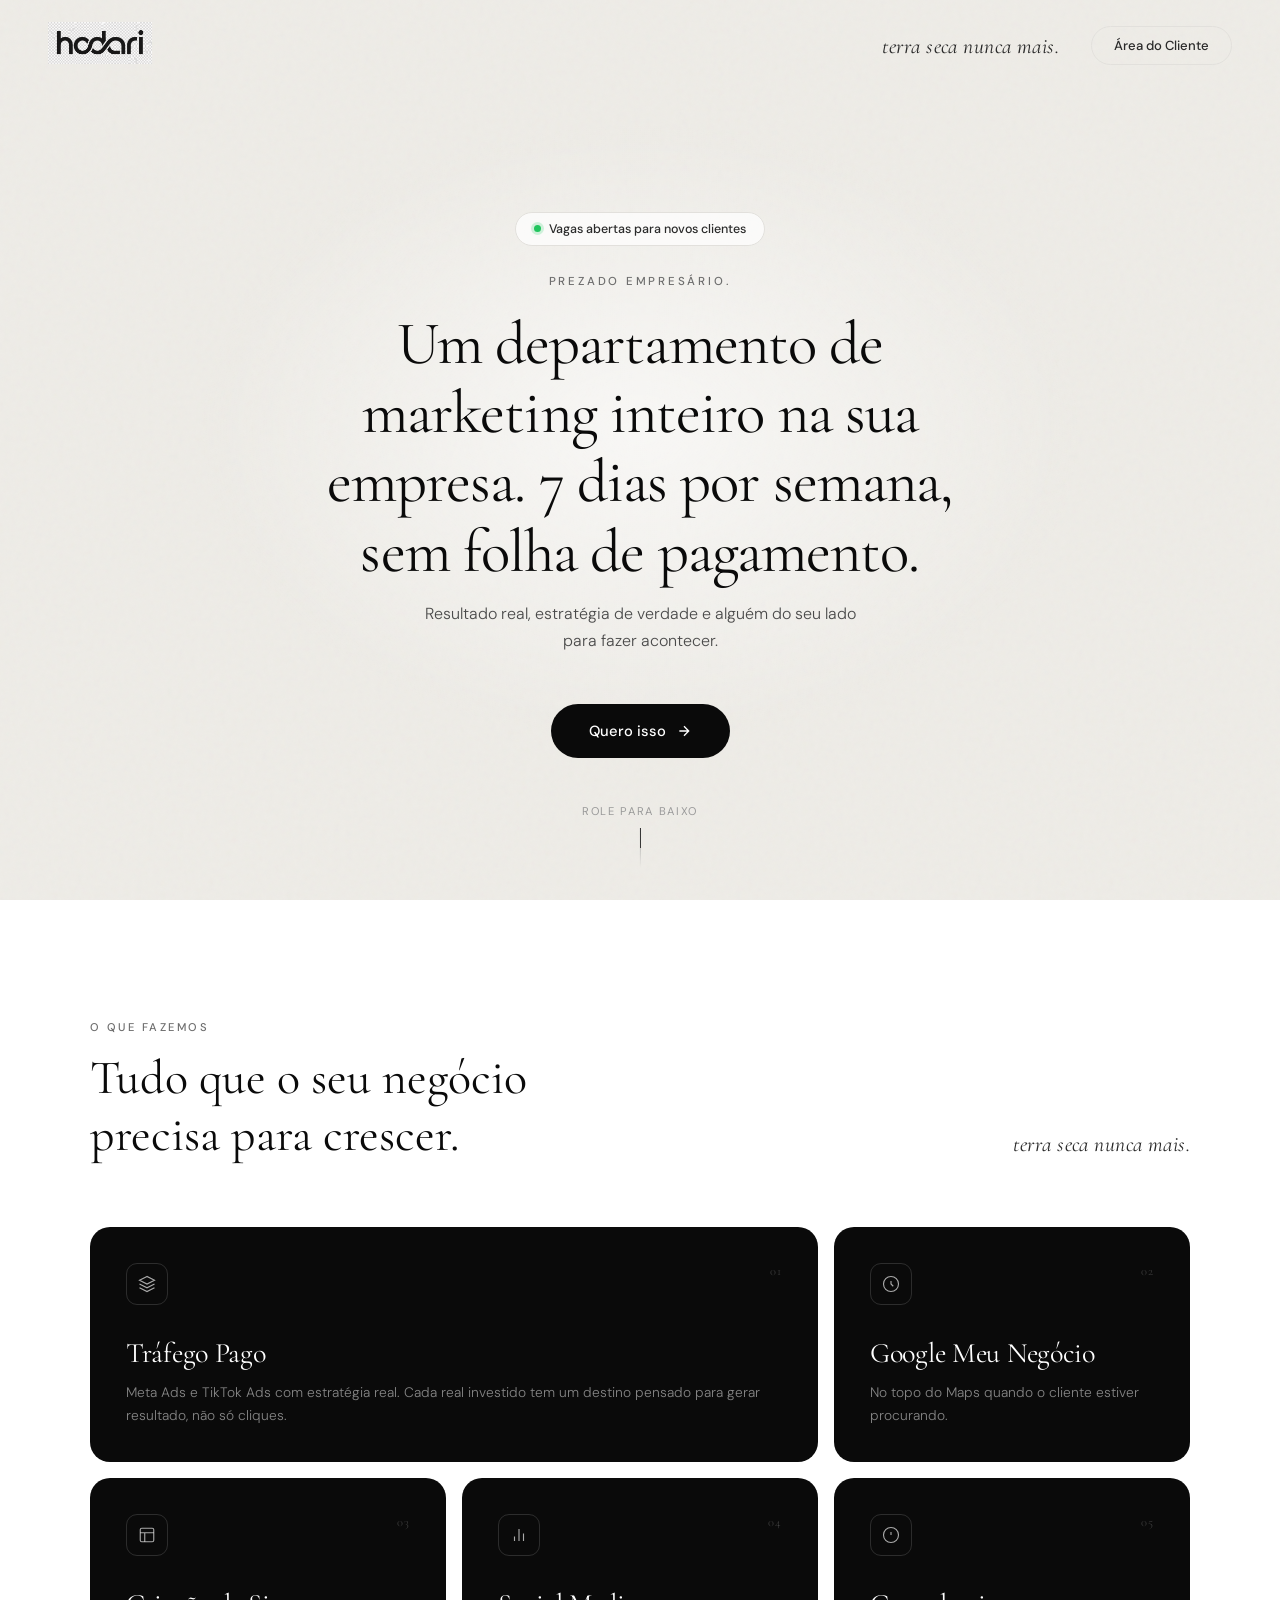
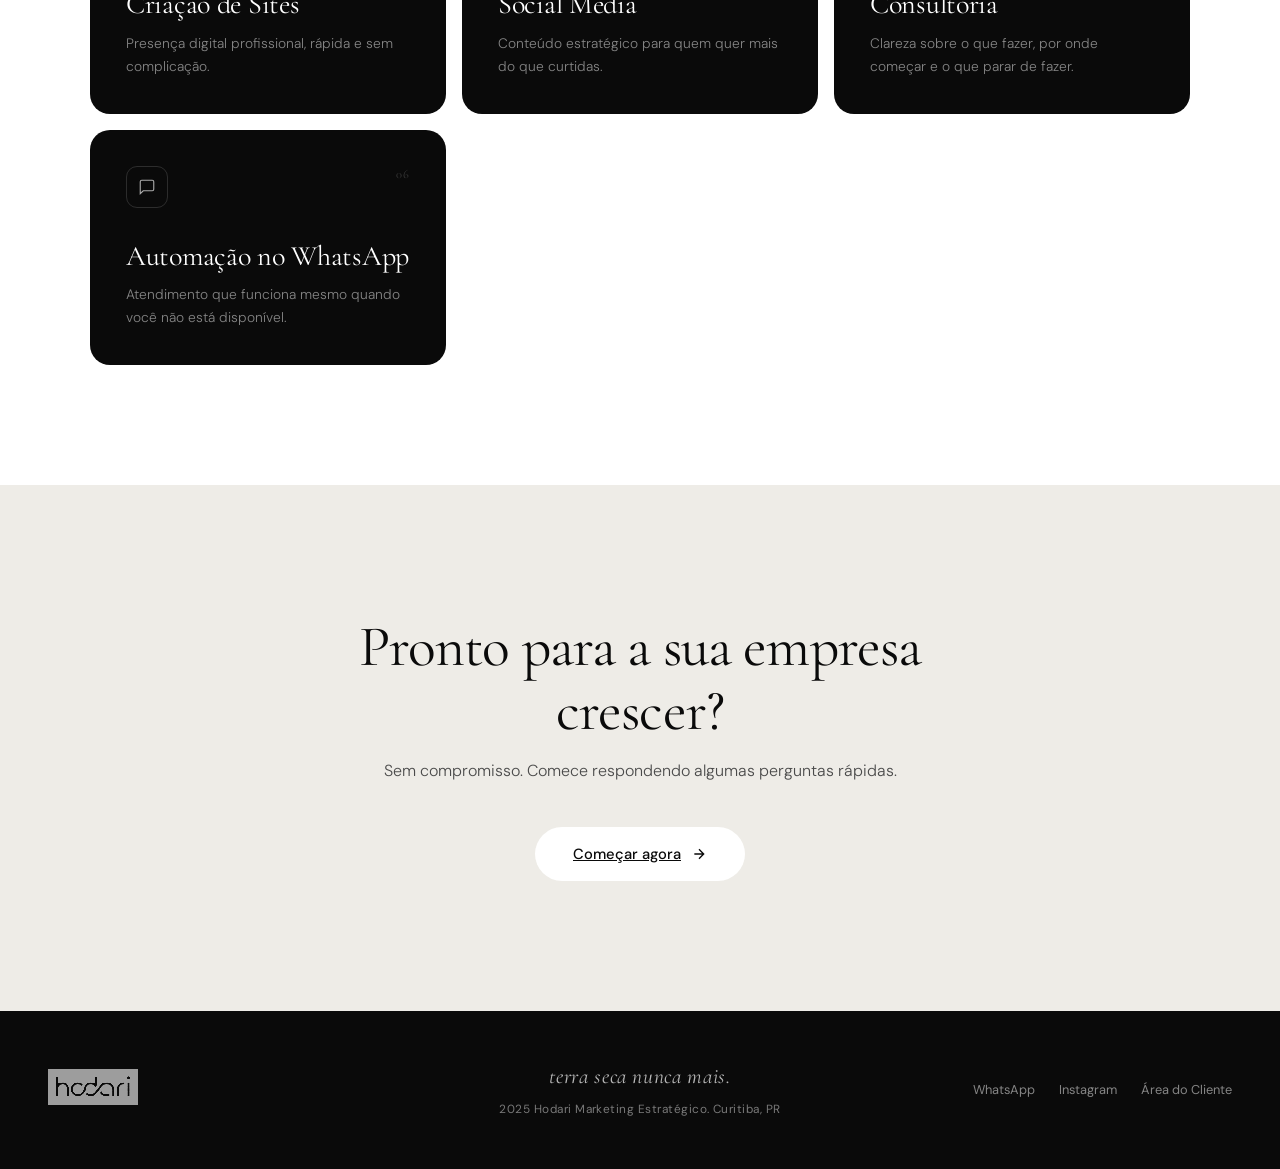
==== commit 89057c79: "Add files via upload" ====
--- a/index.html
+++ b/index.html
@@ -1,16 +1,15 @@
 <!DOCTYPE html>
-<html lang="pt-BR" translate="no">
+<html lang="pt-BR">
 <head>
   <meta charset="UTF-8" />
   <meta name="viewport" content="width=device-width, initial-scale=1.0" />
-  <meta name="google" content="notranslate" />
   <meta name="description" content="Hodari — O departamento de marketing da sua empresa." />
   <title>Hodari Marketing Estratégico</title>
   <link rel="stylesheet" href="style.css" />
   <link rel="preconnect" href="https://fonts.googleapis.com" />
   <link rel="preconnect" href="https://fonts.gstatic.com" crossorigin />
 </head>
-<body class="notranslate">
+<body>
 
   <nav id="nav">
     <a href="/" class="nav-logo"><img src="logo.png" alt="Hodari" /></a>
@@ -20,37 +19,8 @@
     </div>
   </nav>
 
-  <!-- HERO COM WIZARD + ELEMENTOS FLUTUANTES -->
+  <!-- HERO COM WIZARD -->
   <section id="wizard">
-
-    <!-- Cards flutuantes decorativos no fundo -->
-    <div class="float-cards" id="floatCards">
-      <div class="float-card fc-1" data-speed="2">
-        <div class="fc-icon">📈</div>
-        <div class="fc-bar"><span style="width:78%"></span></div>
-        <div class="fc-bar"><span style="width:54%"></span></div>
-      </div>
-      <div class="float-card fc-2" data-speed="-3">
-        <div class="fc-metric">+247%</div>
-        <div class="fc-label">alcance</div>
-      </div>
-      <div class="float-card fc-3" data-speed="4">
-        <div class="fc-icon">🎯</div>
-        <div class="fc-text">Campanha ativa</div>
-      </div>
-      <div class="float-card fc-4" data-speed="-2">
-        <div class="fc-metric">R$ 4,20</div>
-        <div class="fc-label">custo por lead</div>
-      </div>
-      <div class="float-card fc-5" data-speed="3">
-        <div class="fc-dot"></div>
-        <div class="fc-text">126 leads</div>
-      </div>
-      <div class="float-card fc-6" data-speed="-4">
-        <div class="fc-stars">★★★★★</div>
-        <div class="fc-label">4.9 no Google</div>
-      </div>
-    </div>
 
     <div class="wizard-progress">
       <div class="progress-dot ativo"></div>
@@ -153,7 +123,6 @@
       <a href="#servicos" class="final-link">Enquanto isso, conheça a Hodari</a>
     </div>
 
-    <!-- Indicador de scroll -->
     <div class="scroll-hint">
       <span>role para baixo</span>
       <div class="scroll-line"></div>
@@ -172,7 +141,7 @@
     </div>
 
     <div class="servicos-grid">
-      <div class="servico-card servico-card--destaque reveal" data-tilt>
+      <div class="servico-card servico-card--destaque reveal">
         <div class="servico-card-topo">
           <div class="servico-icone"><svg width="18" height="18" viewBox="0 0 24 24" fill="none" stroke="currentColor" stroke-width="1.5"><path d="M12 2L2 7l10 5 10-5-10-5z"/><path d="M2 17l10 5 10-5"/><path d="M2 12l10 5 10-5"/></svg></div>
           <span class="servico-num-card">01</span>
@@ -183,7 +152,7 @@
         </div>
       </div>
 
-      <div class="servico-card reveal" data-tilt>
+      <div class="servico-card reveal">
         <div class="servico-card-topo">
           <div class="servico-icone"><svg width="18" height="18" viewBox="0 0 24 24" fill="none" stroke="currentColor" stroke-width="1.5"><circle cx="12" cy="12" r="10"/><path d="M12 8v4l3 3"/></svg></div>
           <span class="servico-num-card">02</span>
@@ -194,7 +163,7 @@
         </div>
       </div>
 
-      <div class="servico-card reveal" data-tilt>
+      <div class="servico-card reveal">
         <div class="servico-card-topo">
           <div class="servico-icone"><svg width="18" height="18" viewBox="0 0 24 24" fill="none" stroke="currentColor" stroke-width="1.5"><rect x="3" y="3" width="18" height="18" rx="2"/><path d="M3 9h18M9 21V9"/></svg></div>
           <span class="servico-num-card">03</span>
@@ -205,7 +174,7 @@
         </div>
       </div>
 
-      <div class="servico-card reveal" data-tilt>
+      <div class="servico-card reveal">
         <div class="servico-card-topo">
           <div class="servico-icone"><svg width="18" height="18" viewBox="0 0 24 24" fill="none" stroke="currentColor" stroke-width="1.5"><path d="M18 20V10M12 20V4M6 20v-6"/></svg></div>
           <span class="servico-num-card">04</span>
@@ -216,7 +185,7 @@
         </div>
       </div>
 
-      <div class="servico-card reveal" data-tilt>
+      <div class="servico-card reveal">
         <div class="servico-card-topo">
           <div class="servico-icone"><svg width="18" height="18" viewBox="0 0 24 24" fill="none" stroke="currentColor" stroke-width="1.5"><circle cx="12" cy="12" r="10"/><path d="M12 8v4M12 16h.01"/></svg></div>
           <span class="servico-num-card">05</span>
@@ -227,7 +196,7 @@
         </div>
       </div>
 
-      <div class="servico-card reveal" data-tilt>
+      <div class="servico-card reveal">
         <div class="servico-card-topo">
           <div class="servico-icone"><svg width="18" height="18" viewBox="0 0 24 24" fill="none" stroke="currentColor" stroke-width="1.5"><path d="M21 15a2 2 0 0 1-2 2H7l-4 4V5a2 2 0 0 1 2-2h14a2 2 0 0 1 2 2z"/></svg></div>
           <span class="servico-num-card">06</span>
--- a/style.css
+++ b/style.css
@@ -1,11 +1,11 @@
-@import url('https://fonts.googleapis.com/css2?family=Cormorant+Garamond:ital,wght@0,300;0,400;0,500;0,600;1,300;1,400&family=DM+Sans:wght@300;400;500;600&display=swap');
+@import url('https://fonts.googleapis.com/css2?family=Cormorant+Garamond:ital,wght@0,300;0,400;0,500;0,600;1,300;1,400;1,500&family=DM+Sans:wght@300;400;500;600&display=swap');
 
 :root {
   --preto: #0A0A0A;
   --grafite: #141414;
   --chumbo: #2A2A2A;
-  --cinza-escuro: #555;
-  --cinza-medio: #777;
+  --cinza-escuro: #4A4A4A;
+  --cinza-medio: #6E6E6E;
   --cinza-claro: #9A9A9A;
   --cinza-borda: #E2E0DC;
   --fundo: #EEECE7;
@@ -38,7 +38,7 @@
    ============================================ */
 nav {
   position: fixed; top: 0; left: 0; right: 0;
-  z-index: 100; padding: 24px 48px;
+  z-index: 100; padding: 22px 48px;
   display: flex; align-items: center; justify-content: space-between;
   transition: all var(--t);
 }
@@ -49,21 +49,22 @@
   border-bottom: 1px solid var(--cinza-borda);
 }
 .nav-logo img {
-  height: 34px; width: auto;
-  mix-blend-mode: multiply; opacity: 0.85; transition: opacity var(--t);
+  height: 42px; width: auto;
+  mix-blend-mode: multiply; opacity: 0.9; transition: opacity var(--t);
 }
 .nav-logo img:hover { opacity: 1; }
-.nav-direita { display: flex; align-items: center; gap: 28px; }
+.nav-direita { display: flex; align-items: center; gap: 32px; }
 .nav-frase {
   font-family: var(--fonte-display);
-  font-size: 1.05rem; font-style: italic;
-  color: var(--chumbo); letter-spacing: 0.06em;
+  font-size: 1.35rem; font-style: italic;
+  color: var(--chumbo); letter-spacing: 0.02em;
 }
 .nav-cliente {
   font-family: var(--fonte-corpo);
-  font-size: 0.78rem; font-weight: 500; color: var(--chumbo);
+  font-size: 0.82rem; font-weight: 500; color: var(--chumbo);
   text-decoration: none; border: 1px solid var(--cinza-borda);
-  padding: 9px 20px; border-radius: 100px; transition: all var(--t);
+  padding: 10px 22px; border-radius: 100px; transition: all var(--t);
+  white-space: nowrap;
 }
 .nav-cliente:hover {
   background: var(--preto); border-color: var(--preto); color: var(--branco);
@@ -83,73 +84,25 @@
 #wizard::after {
   content: '';
   position: absolute; width: 1000px; height: 700px;
-  background: radial-gradient(ellipse, rgba(255,255,255,0.65) 0%, transparent 62%);
+  background: radial-gradient(ellipse, rgba(255,255,255,0.6) 0%, transparent 62%);
   top: 48%; left: 50%; transform: translate(-50%, -50%);
   pointer-events: none; z-index: 0;
 }
 
-/* ===== CARDS FLUTUANTES ===== */
-.float-cards {
-  position: absolute; inset: 0;
-  pointer-events: none; z-index: 1;
-  overflow: hidden;
-}
-.float-card {
-  position: absolute;
-  background: rgba(255,255,255,0.65);
-  backdrop-filter: blur(10px);
-  border: 1px solid rgba(255,255,255,0.8);
-  border-radius: 12px;
-  padding: 10px 12px;
-  box-shadow: 0 14px 36px rgba(0,0,0,0.06), 0 3px 8px rgba(0,0,0,0.03);
-  opacity: 0;
-  animation: floatIn 0.8s ease forwards, floatLoop 6s ease-in-out infinite;
-  will-change: transform;
-  transform: scale(0.82);
-}
-.fc-1 { top: 18%; left: 8%;  animation-delay: 0.3s, 1s; }
-.fc-2 { top: 28%; right: 10%; animation-delay: 0.5s, 1.2s; }
-.fc-3 { top: 62%; left: 6%;  animation-delay: 0.7s, 0.8s; }
-.fc-4 { bottom: 22%; right: 8%; animation-delay: 0.4s, 1.5s; }
-.fc-5 { top: 14%; right: 24%; animation-delay: 0.9s, 1.1s; }
-.fc-6 { bottom: 18%; left: 18%; animation-delay: 0.6s, 0.9s; }
-
-@keyframes floatIn {
-  from { opacity: 0; transform: translateY(30px) scale(0.72); }
-  to { opacity: 1; transform: translateY(0) scale(0.82); }
-}
-@keyframes floatLoop {
-  0%, 100% { transform: translateY(0) scale(0.82); }
-  50% { transform: translateY(-12px) scale(0.82); }
-}
-
-.fc-icon { font-size: 0.95rem; margin-bottom: 6px; }
-.fc-bar {
-  width: 60px; height: 4px; background: rgba(0,0,0,0.06);
-  border-radius: 4px; margin-bottom: 4px; overflow: hidden;
-}
-.fc-bar span { display: block; height: 100%; background: var(--preto); border-radius: 4px; }
-.fc-metric { font-family: var(--fonte-display); font-size: 1.15rem; font-weight: 600; color: var(--preto); line-height: 1; }
-.fc-label { font-size: 0.56rem; color: var(--cinza-medio); letter-spacing: 0.05em; text-transform: uppercase; margin-top: 3px; }
-.fc-text { font-size: 0.68rem; color: var(--chumbo); font-weight: 500; }
-.fc-dot { width: 7px; height: 7px; background: #22C55E; border-radius: 50%; margin-bottom: 5px; box-shadow: 0 0 0 3px rgba(34,197,94,0.15); }
-.fc-stars { font-size: 0.62rem; color: #F5A623; letter-spacing: 1px; }
-
-/* ===== BADGE TOPO ===== */
+/* Badge topo */
 .badge-topo {
   display: inline-flex; align-items: center; gap: 8px;
   background: rgba(255,255,255,0.7);
   border: 1px solid var(--cinza-borda);
-  padding: 7px 16px; border-radius: 100px;
-  font-size: 0.74rem; font-weight: 500; color: var(--chumbo);
+  padding: 8px 18px; border-radius: 100px;
+  font-size: 0.78rem; font-weight: 500; color: var(--chumbo);
   margin-bottom: 28px;
   position: relative; z-index: 3;
   animation: fadeSlide 0.6s ease forwards;
 }
 .badge-dot {
   width: 7px; height: 7px; background: #22C55E; border-radius: 50%;
-  box-shadow: 0 0 0 3px rgba(34,197,94,0.2);
-  animation: pulsar 2s infinite;
+  box-shadow: 0 0 0 3px rgba(34,197,94,0.2); animation: pulsar 2s infinite;
 }
 @keyframes pulsar { 0%,100%{opacity:1} 50%{opacity:0.4} }
 
@@ -165,7 +118,7 @@
 .wizard-etapa {
   display: none; flex-direction: column;
   align-items: center; text-align: center;
-  max-width: 620px; width: 100%;
+  max-width: 680px; width: 100%;
   position: relative; z-index: 3;
   animation: fadeSlide 0.5s ease forwards;
 }
@@ -178,27 +131,27 @@
 
 .wizard-kicker {
   font-family: var(--fonte-corpo);
-  font-size: 0.7rem; font-weight: 500;
+  font-size: 0.72rem; font-weight: 500;
   letter-spacing: 0.24em; text-transform: uppercase;
   color: var(--cinza-medio); margin-bottom: 20px;
 }
 
 .wizard-pergunta {
   font-family: var(--fonte-display);
-  font-size: clamp(1.8rem, 4.5vw, 3rem);
+  font-size: clamp(2rem, 5vw, 3.2rem);
   font-weight: 400; color: var(--preto);
-  line-height: 1.15; margin-bottom: 12px;
+  line-height: 1.12; margin-bottom: 14px;
 }
 .wizard-pergunta--entrada {
-  font-size: clamp(1.9rem, 4.2vw, 3.2rem);
-  font-weight: 400; line-height: 1.18; max-width: 580px;
-  letter-spacing: -0.01em;
+  font-size: clamp(2.2rem, 5.2vw, 3.8rem);
+  font-weight: 400; line-height: 1.14; max-width: 640px;
+  letter-spacing: -0.015em;
 }
 
 .wizard-sub {
-  font-size: 0.92rem; color: var(--cinza-escuro);
-  margin-bottom: 40px; font-weight: 300;
-  line-height: 1.75; max-width: 440px;
+  font-size: 1rem; color: var(--cinza-escuro);
+  margin-bottom: 42px; font-weight: 300;
+  line-height: 1.7; max-width: 460px;
 }
 
 .wizard-opcoes {
@@ -211,7 +164,7 @@
   background: rgba(255,255,255,0.8);
   border: 1px solid var(--cinza-borda); color: var(--chumbo);
   padding: 18px 20px; border-radius: 12px; cursor: pointer;
-  font-family: var(--fonte-corpo); font-size: 0.88rem; font-weight: 400;
+  font-family: var(--fonte-corpo); font-size: 0.9rem; font-weight: 400;
   transition: all var(--t); text-align: left;
   box-shadow: 0 1px 4px rgba(0,0,0,0.04);
 }
@@ -224,12 +177,11 @@
   transform: translateY(-2px); box-shadow: 0 10px 28px rgba(0,0,0,0.2);
 }
 
-/* Botões */
 .btn-comecar {
   display: inline-flex; align-items: center; gap: 10px;
   background: var(--preto); border: none; color: var(--branco);
-  font-family: var(--fonte-corpo); font-size: 0.9rem; font-weight: 500;
-  padding: 16px 36px; border-radius: 100px; cursor: pointer;
+  font-family: var(--fonte-corpo); font-size: 0.92rem; font-weight: 500;
+  padding: 17px 38px; border-radius: 100px; cursor: pointer;
   transition: all var(--t); margin-top: 8px;
 }
 .btn-comecar svg { transition: transform var(--t); }
@@ -238,13 +190,10 @@
   box-shadow: 0 14px 36px rgba(0,0,0,0.2);
 }
 .btn-comecar:hover svg { transform: translateX(4px); }
-
-.btn-comecar--claro {
-  background: var(--branco); color: var(--preto);
-}
+.btn-comecar--claro { background: var(--branco); color: var(--preto); }
 .btn-comecar--claro:hover { background: var(--fundo-card); }
 
-.wizard-campos { display: flex; flex-direction: column; gap: 14px; width: 100%; margin-bottom: 32px; }
+.wizard-campos { display: flex; flex-direction: column; gap: 14px; width: 100%; max-width: 460px; margin-bottom: 32px; }
 .campo-wrapper label {
   display: block; font-size: 0.68rem; color: var(--cinza-medio);
   margin-bottom: 6px; letter-spacing: 0.12em; text-transform: uppercase;
@@ -252,7 +201,7 @@
 }
 .campo-wrapper input {
   width: 100%; background: rgba(255,255,255,0.85); border: 1px solid var(--cinza-borda);
-  color: var(--preto); padding: 14px 18px; border-radius: 12px;
+  color: var(--preto); padding: 15px 18px; border-radius: 12px;
   font-family: var(--fonte-corpo); font-size: 0.95rem; font-weight: 300;
   transition: border-color var(--t), box-shadow var(--t);
   outline: none; box-shadow: 0 1px 3px rgba(0,0,0,0.04);
@@ -270,46 +219,46 @@
 .btn-proximo {
   background: var(--preto); border: none; color: var(--branco);
   font-family: var(--fonte-corpo); font-size: 0.85rem; font-weight: 500;
-  padding: 14px 36px; border-radius: 100px; cursor: pointer; transition: all var(--t);
+  padding: 15px 38px; border-radius: 100px; cursor: pointer; transition: all var(--t);
 }
 .btn-proximo:hover { background: var(--grafite); transform: translateY(-1px); box-shadow: 0 8px 24px rgba(0,0,0,0.15); }
 
 .wizard-final {
   display: none; flex-direction: column; align-items: center; text-align: center;
-  max-width: 460px; width: 100%; position: relative; z-index: 3;
+  max-width: 480px; width: 100%; position: relative; z-index: 3;
   animation: fadeSlide 0.5s ease forwards;
 }
 .wizard-final.ativa { display: flex; }
 .final-icone {
-  width: 56px; height: 56px; border: 1px solid var(--cinza-borda);
+  width: 58px; height: 58px; border: 1px solid var(--cinza-borda);
   border-radius: 50%; display: flex; align-items: center; justify-content: center;
   margin: 0 auto 28px; color: var(--chumbo); background: var(--branco);
   animation: popIn 0.5s ease 0.2s backwards;
 }
 @keyframes popIn { from { opacity:0; transform:scale(0.6); } to { opacity:1; transform:scale(1); } }
 .final-titulo {
-  font-family: var(--fonte-display); font-size: clamp(2rem, 4vw, 2.8rem);
+  font-family: var(--fonte-display); font-size: clamp(2.2rem, 4.5vw, 3rem);
   font-weight: 400; line-height: 1.2; margin-bottom: 16px; color: var(--preto);
 }
-.final-texto { font-size: 0.9rem; color: var(--cinza-escuro); font-weight: 300; line-height: 1.8; margin-bottom: 36px; }
+.final-texto { font-size: 0.95rem; color: var(--cinza-escuro); font-weight: 300; line-height: 1.8; margin-bottom: 36px; }
 
 .btn-whatsapp {
   display: inline-flex; align-items: center; gap: 10px;
   background: var(--preto); color: var(--branco); text-decoration: none;
-  font-family: var(--fonte-corpo); font-size: 0.85rem; font-weight: 500;
-  padding: 15px 36px; border-radius: 100px; transition: all var(--t); margin-bottom: 20px;
+  font-family: var(--fonte-corpo); font-size: 0.88rem; font-weight: 500;
+  padding: 16px 38px; border-radius: 100px; transition: all var(--t); margin-bottom: 20px;
 }
 .btn-whatsapp:hover { background: var(--grafite); transform: translateY(-1px); box-shadow: 0 8px 24px rgba(0,0,0,0.14); }
-.final-link { font-size: 0.8rem; color: var(--cinza-claro); text-decoration: none; letter-spacing: 0.05em; transition: color var(--t); }
+.final-link { font-size: 0.82rem; color: var(--cinza-claro); text-decoration: none; letter-spacing: 0.05em; transition: color var(--t); }
 .final-link:hover { color: var(--chumbo); }
 
-/* ===== SCROLL HINT ===== */
+/* Scroll hint */
 .scroll-hint {
   position: absolute; bottom: 32px; left: 50%; transform: translateX(-50%);
   display: flex; flex-direction: column; align-items: center; gap: 10px;
-  z-index: 3; opacity: 0; animation: fadeIn 1s ease 1.5s forwards;
-}
-.scroll-hint span { font-size: 0.68rem; color: var(--cinza-claro); letter-spacing: 0.15em; text-transform: uppercase; }
+  z-index: 3; opacity: 0; animation: fadeIn 1s ease 1.2s forwards;
+}
+.scroll-hint span { font-size: 0.7rem; color: var(--cinza-claro); letter-spacing: 0.15em; text-transform: uppercase; }
 .scroll-line { width: 1px; height: 40px; background: linear-gradient(to bottom, var(--cinza-claro), transparent); position: relative; overflow: hidden; }
 .scroll-line::after {
   content: ''; position: absolute; top: 0; left: 0; width: 100%; height: 50%;
@@ -331,16 +280,16 @@
   display: flex; align-items: flex-end; justify-content: space-between; gap: 40px;
 }
 .secao-label {
-  font-size: 0.68rem; font-weight: 500; letter-spacing: 0.22em;
+  font-size: 0.7rem; font-weight: 500; letter-spacing: 0.22em;
   text-transform: uppercase; color: var(--cinza-medio); margin-bottom: 16px; display: block;
 }
 .secao-titulo {
-  font-family: var(--fonte-display); font-size: clamp(1.8rem, 3.5vw, 2.8rem);
-  font-weight: 400; line-height: 1.2; color: var(--preto); max-width: 420px;
+  font-family: var(--fonte-display); font-size: clamp(2rem, 3.8vw, 3rem);
+  font-weight: 400; line-height: 1.18; color: var(--preto); max-width: 440px;
 }
 .servicos-frase {
-  font-family: var(--fonte-display); font-size: 1.05rem; font-style: italic;
-  color: var(--chumbo); letter-spacing: 0.08em; white-space: nowrap;
+  font-family: var(--fonte-display); font-size: 1.35rem; font-style: italic;
+  color: var(--chumbo); letter-spacing: 0.02em; white-space: nowrap; padding-bottom: 6px;
 }
 
 .servicos-grid {
@@ -354,14 +303,13 @@
   display: flex; flex-direction: column; justify-content: space-between;
   min-height: 230px; position: relative; overflow: hidden;
   transition: transform var(--t), box-shadow var(--t);
-  transform-style: preserve-3d;
 }
 .servico-card::before {
   content: ''; position: absolute; inset: 0;
   background: radial-gradient(circle at 75% 15%, rgba(255,255,255,0.06) 0%, transparent 55%);
   pointer-events: none; transition: opacity var(--t); opacity: 0;
 }
-.servico-card:hover { box-shadow: 0 30px 60px rgba(0,0,0,0.22); }
+.servico-card:hover { transform: translateY(-6px); box-shadow: 0 30px 60px rgba(0,0,0,0.22); }
 .servico-card:hover::before { opacity: 1; }
 
 .servico-card-topo { display: flex; align-items: flex-start; justify-content: space-between; margin-bottom: 32px; }
@@ -371,44 +319,42 @@
   color: rgba(255,255,255,0.65); transition: all var(--t);
 }
 .servico-card:hover .servico-icone { border-color: rgba(255,255,255,0.3); color: var(--branco); }
-.servico-num-card { font-family: var(--fonte-display); font-size: 0.72rem; font-weight: 300; color: rgba(255,255,255,0.22); letter-spacing: 0.08em; }
+.servico-num-card { font-family: var(--fonte-display); font-size: 0.78rem; font-weight: 300; color: rgba(255,255,255,0.22); letter-spacing: 0.08em; }
 .servico-card-nome {
-  font-family: var(--fonte-display); font-size: clamp(1.3rem, 2.2vw, 1.8rem);
+  font-family: var(--fonte-display); font-size: clamp(1.4rem, 2.2vw, 1.9rem);
   font-weight: 400; color: var(--branco); line-height: 1.2; margin-bottom: 10px; letter-spacing: -0.01em;
 }
-.servico-card-desc { font-size: 0.84rem; color: rgba(255,255,255,0.48); font-weight: 300; line-height: 1.65; }
+.servico-card-desc { font-size: 0.86rem; color: rgba(255,255,255,0.5); font-weight: 300; line-height: 1.65; }
 
 /* ============================================
    CTA FINAL
    ============================================ */
 #cta-final {
-  padding: 120px 48px;
+  padding: 130px 48px;
   background: var(--fundo);
   position: relative; z-index: 2;
 }
-.cta-inner {
-  max-width: 700px; margin: 0 auto; text-align: center;
-}
+.cta-inner { max-width: 720px; margin: 0 auto; text-align: center; }
 .cta-titulo {
-  font-family: var(--fonte-display); font-size: clamp(2rem, 4.5vw, 3.4rem);
-  font-weight: 400; line-height: 1.15; color: var(--preto); margin-bottom: 16px; letter-spacing: -0.01em;
-}
-.cta-sub { font-size: 0.95rem; color: var(--cinza-escuro); font-weight: 300; margin-bottom: 36px; }
+  font-family: var(--fonte-display); font-size: clamp(2.2rem, 5vw, 3.6rem);
+  font-weight: 400; line-height: 1.12; color: var(--preto); margin-bottom: 16px; letter-spacing: -0.015em;
+}
+.cta-sub { font-size: 1rem; color: var(--cinza-escuro); font-weight: 300; margin-bottom: 38px; }
 
 /* ============================================
    RODAPÉ
    ============================================ */
 footer {
-  background: var(--preto); padding: 48px;
+  background: var(--preto); padding: 52px 48px;
   display: grid; grid-template-columns: 1fr auto 1fr;
   align-items: center; gap: 40px; position: relative; z-index: 2;
 }
-.footer-logo img { height: 30px; width: auto; mix-blend-mode: screen; opacity: 0.55; filter: brightness(10); }
+.footer-logo img { height: 36px; width: auto; mix-blend-mode: screen; opacity: 0.6; filter: brightness(10); }
 .footer-centro { text-align: center; }
-.footer-frase { font-family: var(--fonte-display); font-size: 1.05rem; font-style: italic; color: rgba(255,255,255,0.65); letter-spacing: 0.1em; display: block; margin-bottom: 12px; }
-.footer-copy { font-size: 0.72rem; color: rgba(255,255,255,0.4); letter-spacing: 0.04em; }
+.footer-frase { font-family: var(--fonte-display); font-size: 1.35rem; font-style: italic; color: rgba(255,255,255,0.7); letter-spacing: 0.03em; display: block; margin-bottom: 12px; }
+.footer-copy { font-size: 0.74rem; color: rgba(255,255,255,0.45); letter-spacing: 0.04em; }
 .footer-links { display: flex; gap: 24px; justify-content: flex-end; align-items: center; }
-.footer-link { font-size: 0.78rem; color: rgba(255,255,255,0.45); text-decoration: none; transition: color var(--t); }
+.footer-link { font-size: 0.8rem; color: rgba(255,255,255,0.5); text-decoration: none; transition: color var(--t); }
 .footer-link:hover { color: rgba(255,255,255,0.85); }
 
 /* ============================================
@@ -431,13 +377,14 @@
    RESPONSIVO
    ============================================ */
 @media (max-width: 900px) {
-  nav, nav.scrolled { padding: 18px 24px; }
+  nav, nav.scrolled { padding: 16px 24px; }
   .nav-frase { display: none; }
-  .float-card { display: none; }
+  .nav-logo img { height: 34px; }
   .servicos-topo { flex-direction: column; align-items: flex-start; margin-bottom: 40px; }
+  .servicos-frase { font-size: 1.1rem; }
   .servicos-grid { grid-template-columns: 1fr; }
   .servico-card--destaque { grid-column: span 1; }
-  footer { grid-template-columns: 1fr; text-align: center; padding: 40px 24px; }
+  footer { grid-template-columns: 1fr; text-align: center; padding: 44px 24px; }
   .footer-links { justify-content: center; }
   #servicos, #cta-final { padding: 80px 24px; }
 }
@@ -448,6 +395,5 @@
 }
 
 @media (prefers-reduced-motion: reduce) {
-  .float-card { animation: floatIn 0.8s ease forwards; }
   * { animation-duration: 0.01ms !important; transition-duration: 0.2s !important; }
 }
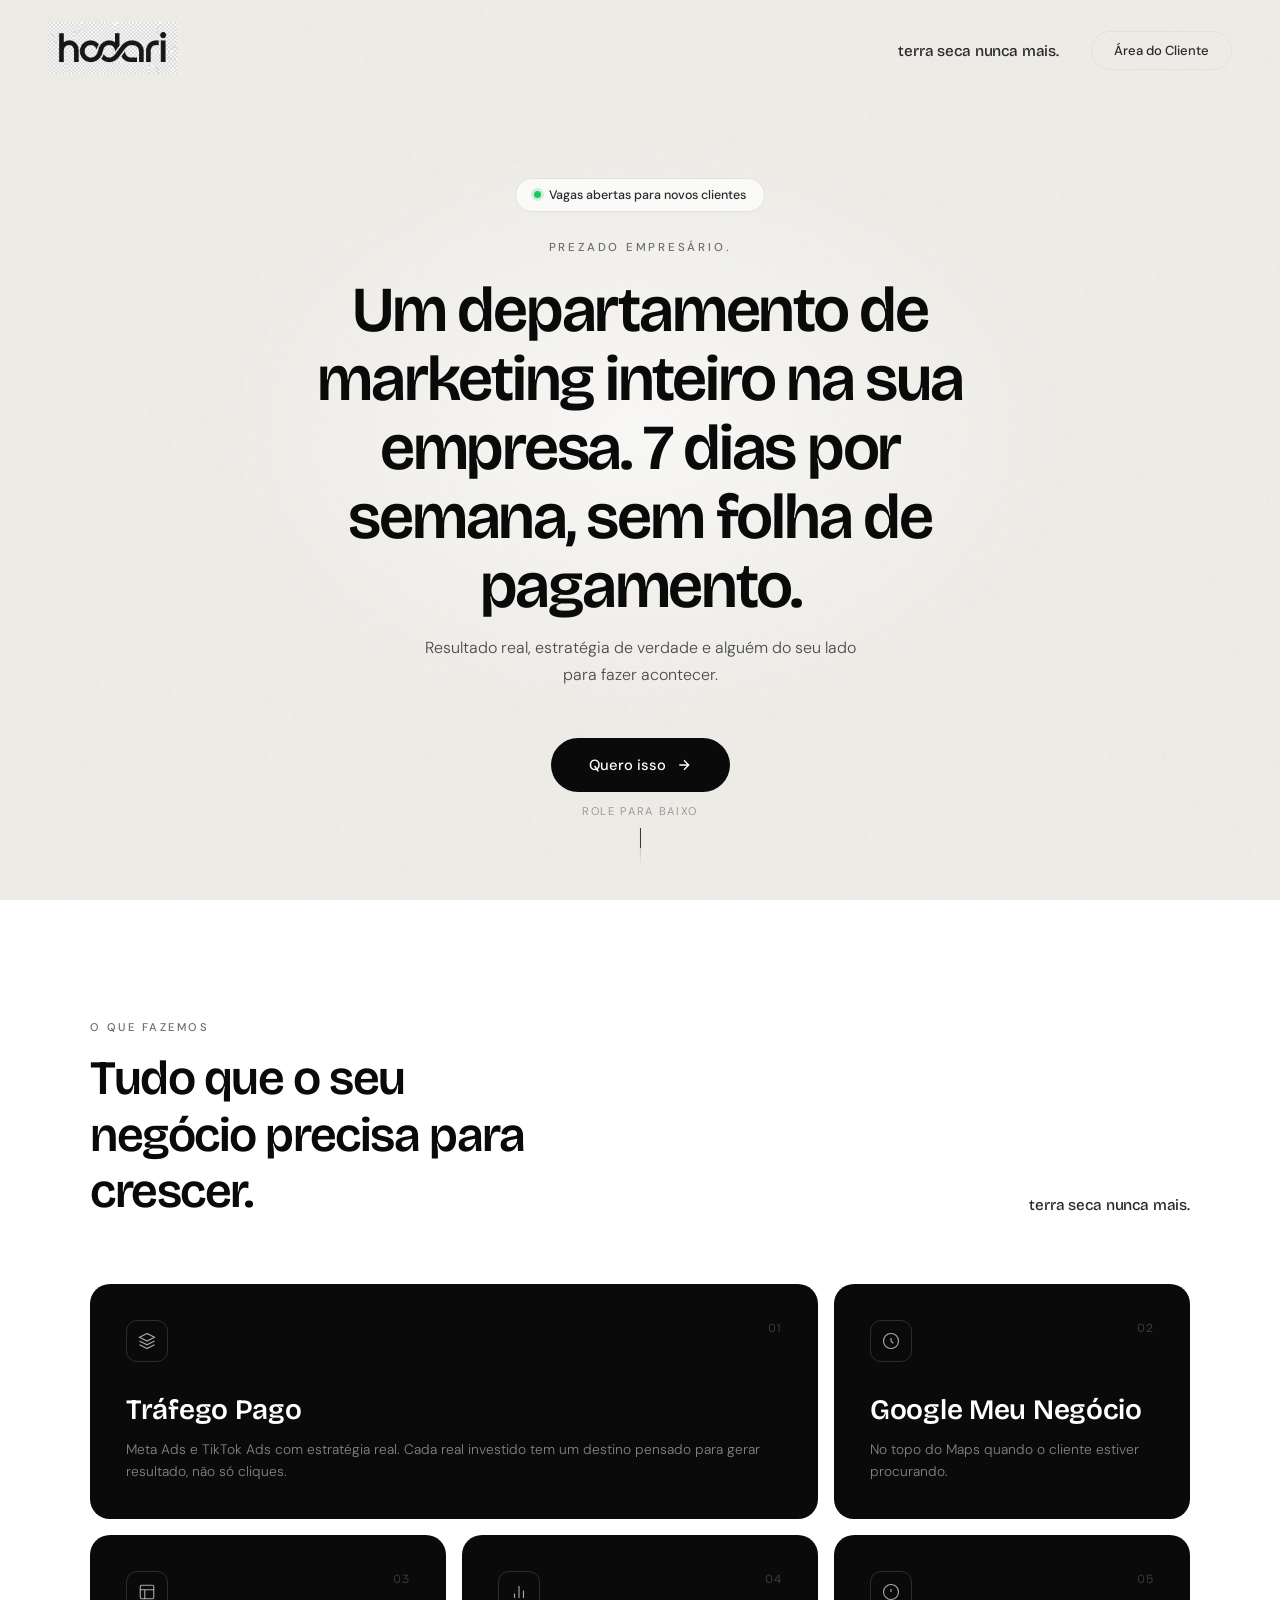
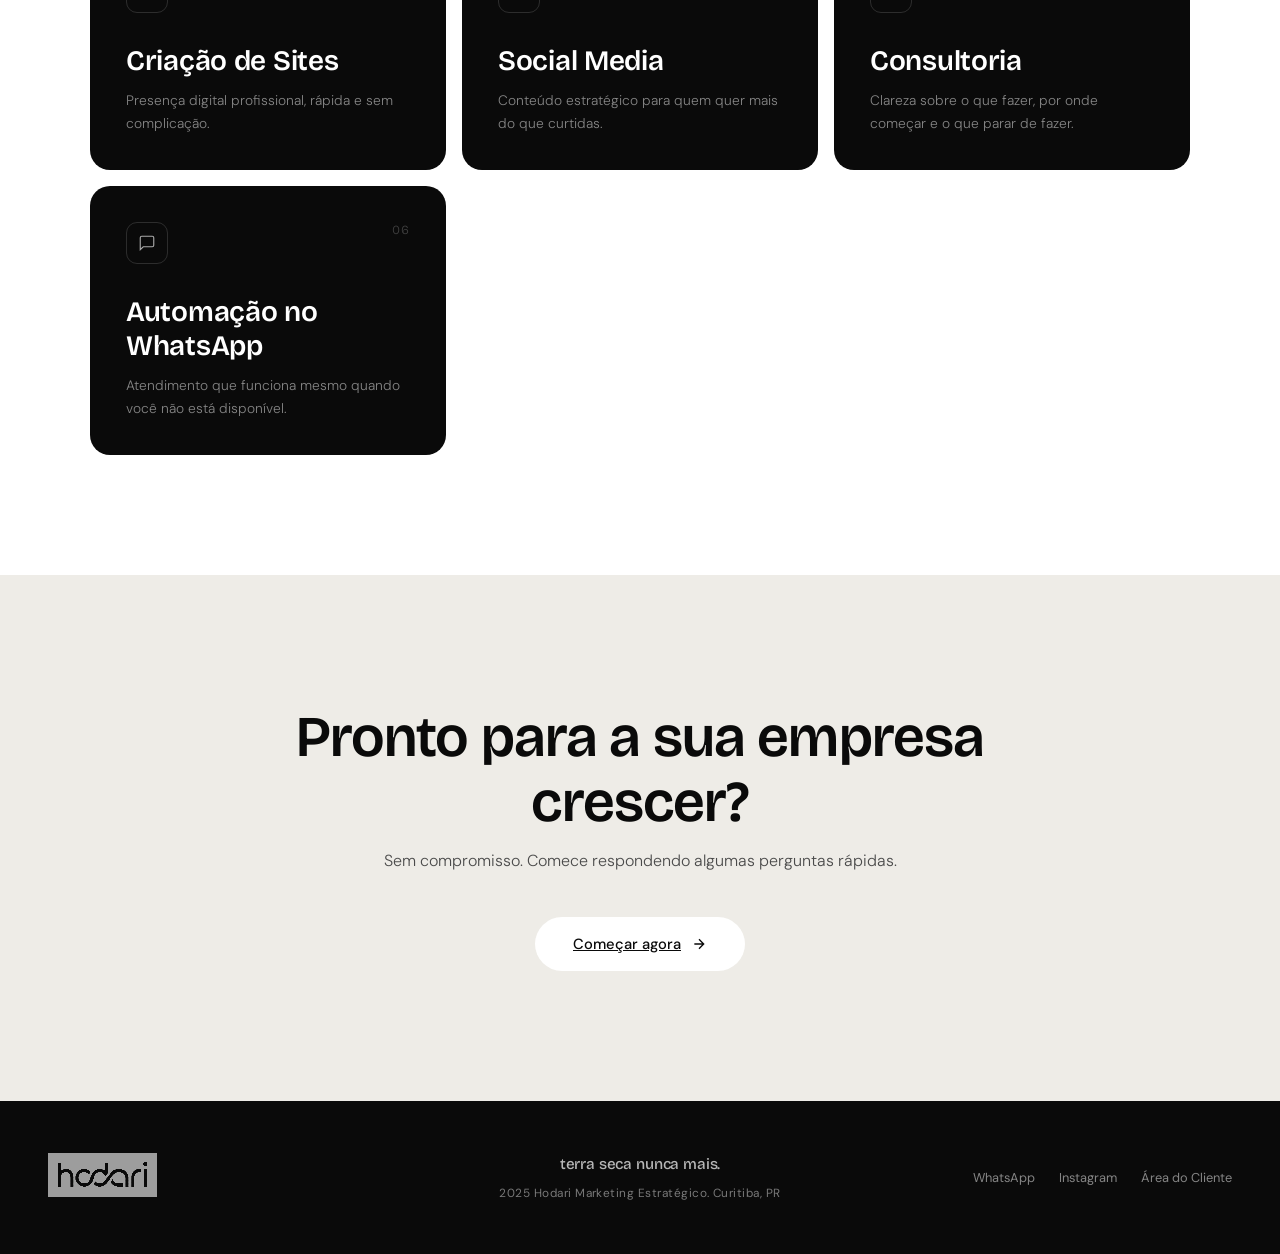
==== commit 2c51e699: "Update index.html" ====
--- a/index.html
+++ b/index.html
@@ -15,7 +15,8 @@
     <a href="/" class="nav-logo"><img src="logo.png" alt="Hodari" /></a>
     <div class="nav-direita">
       <span class="nav-frase">terra seca nunca mais.</span>
-      <a href="/clientes" class="nav-cliente">Área do Cliente</a>
+      <!-- AJUSTADO PARA O CAMINHO CORRETO DO GITHUB PAGES COM 'C' MAIÚSCULO -->
+      <a href="/hodari-site/Clientes/" class="nav-cliente">Área do Cliente</a>
     </div>
   </nav>
 
@@ -230,7 +231,8 @@
     <div class="footer-links">
       <a href="#" class="footer-link" id="footer-wpp">WhatsApp</a>
       <a href="#" class="footer-link">Instagram</a>
-      <a href="/clientes" class="footer-link">Área do Cliente</a>
+      <!-- AJUSTADO PARA O CAMINHO CORRETO DO GITHUB PAGES COM 'C' MAIÚSCULO -->
+      <a href="/hodari-site/Clientes/" class="footer-link">Área do Cliente</a>
     </div>
   </footer>
 
--- a/style.css
+++ b/style.css
@@ -1,4 +1,4 @@
-@import url('https://fonts.googleapis.com/css2?family=Cormorant+Garamond:ital,wght@0,300;0,400;0,500;0,600;1,300;1,400;1,500&family=DM+Sans:wght@300;400;500;600&display=swap');
+@import url('https://fonts.googleapis.com/css2?family=Bricolage+Grotesque:opsz,wght@12..96,400;12..96,500;12..96,600;12..96,700;12..96,800&family=DM+Sans:wght@300;400;500;600&display=swap');
 
 :root {
   --preto: #0A0A0A;
@@ -11,7 +11,7 @@
   --fundo: #EEECE7;
   --fundo-card: #E6E4DF;
   --branco: #FFFFFF;
-  --fonte-display: 'Cormorant Garamond', serif;
+  --fonte-display: 'Bricolage Grotesque', sans-serif;
   --fonte-corpo: 'DM Sans', sans-serif;
   --t: 0.4s cubic-bezier(0.4, 0, 0.2, 1);
 }
@@ -49,15 +49,15 @@
   border-bottom: 1px solid var(--cinza-borda);
 }
 .nav-logo img {
-  height: 42px; width: auto;
+  height: 52px; width: auto;
   mix-blend-mode: multiply; opacity: 0.9; transition: opacity var(--t);
 }
 .nav-logo img:hover { opacity: 1; }
 .nav-direita { display: flex; align-items: center; gap: 32px; }
 .nav-frase {
   font-family: var(--fonte-display);
-  font-size: 1.35rem; font-style: italic;
-  color: var(--chumbo); letter-spacing: 0.02em;
+  font-size: 0.95rem; font-weight: 500;
+  color: var(--chumbo); letter-spacing: -0.01em;
 }
 .nav-cliente {
   font-family: var(--fonte-corpo);
@@ -139,13 +139,14 @@
 .wizard-pergunta {
   font-family: var(--fonte-display);
   font-size: clamp(2rem, 5vw, 3.2rem);
-  font-weight: 400; color: var(--preto);
-  line-height: 1.12; margin-bottom: 14px;
+  font-weight: 600; color: var(--preto);
+  line-height: 1.1; margin-bottom: 14px;
+  letter-spacing: -0.03em;
 }
 .wizard-pergunta--entrada {
-  font-size: clamp(2.2rem, 5.2vw, 3.8rem);
-  font-weight: 400; line-height: 1.14; max-width: 640px;
-  letter-spacing: -0.015em;
+  font-size: clamp(2.3rem, 5.5vw, 4rem);
+  font-weight: 600; line-height: 1.08; max-width: 680px;
+  letter-spacing: -0.035em;
 }
 
 .wizard-sub {
@@ -238,7 +239,7 @@
 @keyframes popIn { from { opacity:0; transform:scale(0.6); } to { opacity:1; transform:scale(1); } }
 .final-titulo {
   font-family: var(--fonte-display); font-size: clamp(2.2rem, 4.5vw, 3rem);
-  font-weight: 400; line-height: 1.2; margin-bottom: 16px; color: var(--preto);
+  font-weight: 600; line-height: 1.2; letter-spacing: -0.03em; margin-bottom: 16px; color: var(--preto);
 }
 .final-texto { font-size: 0.95rem; color: var(--cinza-escuro); font-weight: 300; line-height: 1.8; margin-bottom: 36px; }
 
@@ -285,11 +286,11 @@
 }
 .secao-titulo {
   font-family: var(--fonte-display); font-size: clamp(2rem, 3.8vw, 3rem);
-  font-weight: 400; line-height: 1.18; color: var(--preto); max-width: 440px;
+  font-weight: 600; line-height: 1.18; letter-spacing: -0.03em; color: var(--preto); max-width: 440px;
 }
 .servicos-frase {
-  font-family: var(--fonte-display); font-size: 1.35rem; font-style: italic;
-  color: var(--chumbo); letter-spacing: 0.02em; white-space: nowrap; padding-bottom: 6px;
+  font-family: var(--fonte-display); font-size: 0.95rem;
+  font-weight: 500; color: var(--chumbo); letter-spacing: -0.01em; white-space: nowrap; padding-bottom: 6px;
 }
 
 .servicos-grid {
@@ -322,7 +323,7 @@
 .servico-num-card { font-family: var(--fonte-display); font-size: 0.78rem; font-weight: 300; color: rgba(255,255,255,0.22); letter-spacing: 0.08em; }
 .servico-card-nome {
   font-family: var(--fonte-display); font-size: clamp(1.4rem, 2.2vw, 1.9rem);
-  font-weight: 400; color: var(--branco); line-height: 1.2; margin-bottom: 10px; letter-spacing: -0.01em;
+  font-weight: 600; color: var(--branco); line-height: 1.2; letter-spacing: -0.02em; margin-bottom: 10px; letter-spacing: -0.01em;
 }
 .servico-card-desc { font-size: 0.86rem; color: rgba(255,255,255,0.5); font-weight: 300; line-height: 1.65; }
 
@@ -337,7 +338,7 @@
 .cta-inner { max-width: 720px; margin: 0 auto; text-align: center; }
 .cta-titulo {
   font-family: var(--fonte-display); font-size: clamp(2.2rem, 5vw, 3.6rem);
-  font-weight: 400; line-height: 1.12; color: var(--preto); margin-bottom: 16px; letter-spacing: -0.015em;
+  font-weight: 600; line-height: 1.12; letter-spacing: -0.035em; color: var(--preto); margin-bottom: 16px; letter-spacing: -0.015em;
 }
 .cta-sub { font-size: 1rem; color: var(--cinza-escuro); font-weight: 300; margin-bottom: 38px; }
 
@@ -349,9 +350,9 @@
   display: grid; grid-template-columns: 1fr auto 1fr;
   align-items: center; gap: 40px; position: relative; z-index: 2;
 }
-.footer-logo img { height: 36px; width: auto; mix-blend-mode: screen; opacity: 0.6; filter: brightness(10); }
+.footer-logo img { height: 44px; width: auto; mix-blend-mode: screen; opacity: 0.6; filter: brightness(10); }
 .footer-centro { text-align: center; }
-.footer-frase { font-family: var(--fonte-display); font-size: 1.35rem; font-style: italic; color: rgba(255,255,255,0.7); letter-spacing: 0.03em; display: block; margin-bottom: 12px; }
+.footer-frase { font-family: var(--fonte-display); font-size: 0.95rem; font-weight: 500; color: rgba(255,255,255,0.7); letter-spacing: -0.01em; display: block; margin-bottom: 12px; }
 .footer-copy { font-size: 0.74rem; color: rgba(255,255,255,0.45); letter-spacing: 0.04em; }
 .footer-links { display: flex; gap: 24px; justify-content: flex-end; align-items: center; }
 .footer-link { font-size: 0.8rem; color: rgba(255,255,255,0.5); text-decoration: none; transition: color var(--t); }
@@ -379,9 +380,9 @@
 @media (max-width: 900px) {
   nav, nav.scrolled { padding: 16px 24px; }
   .nav-frase { display: none; }
-  .nav-logo img { height: 34px; }
+  .nav-logo img { height: 42px; }
   .servicos-topo { flex-direction: column; align-items: flex-start; margin-bottom: 40px; }
-  .servicos-frase { font-size: 1.1rem; }
+  .servicos-frase { font-size: 0.9rem; }
   .servicos-grid { grid-template-columns: 1fr; }
   .servico-card--destaque { grid-column: span 1; }
   footer { grid-template-columns: 1fr; text-align: center; padding: 44px 24px; }
